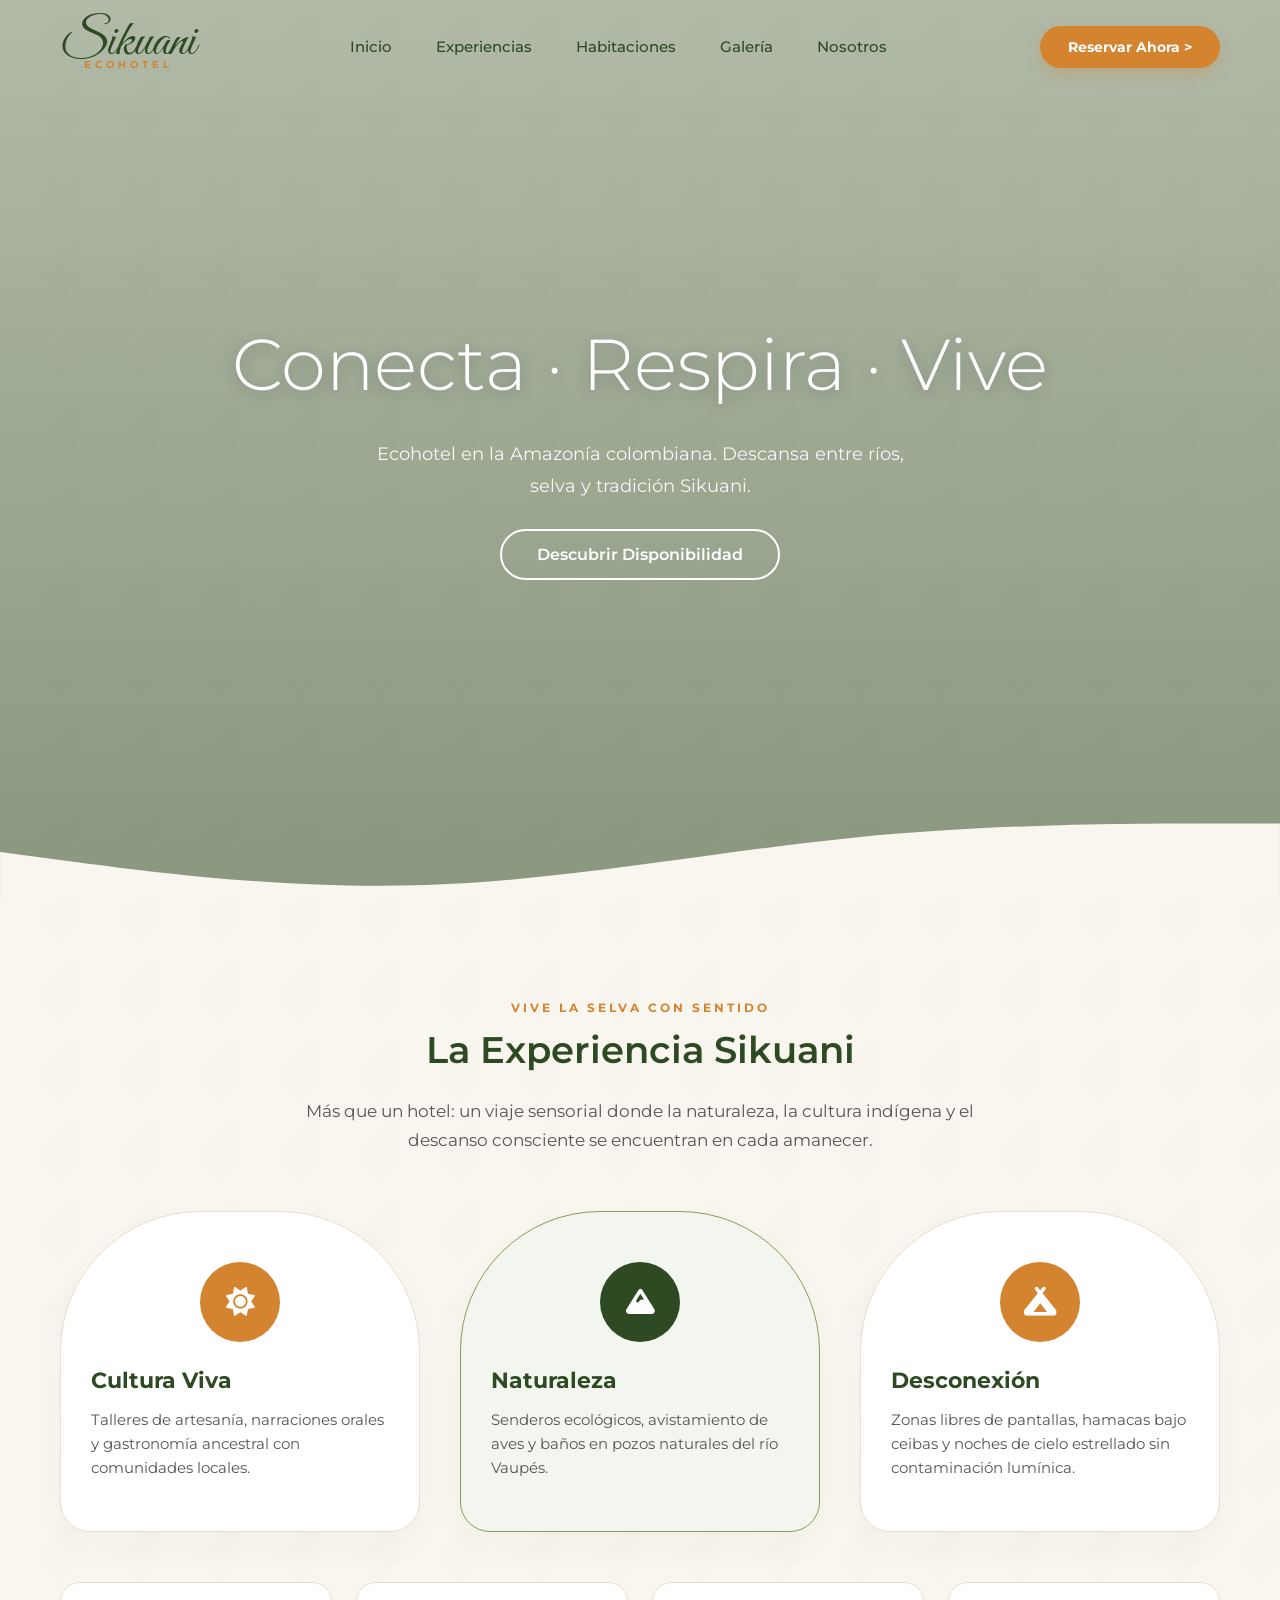
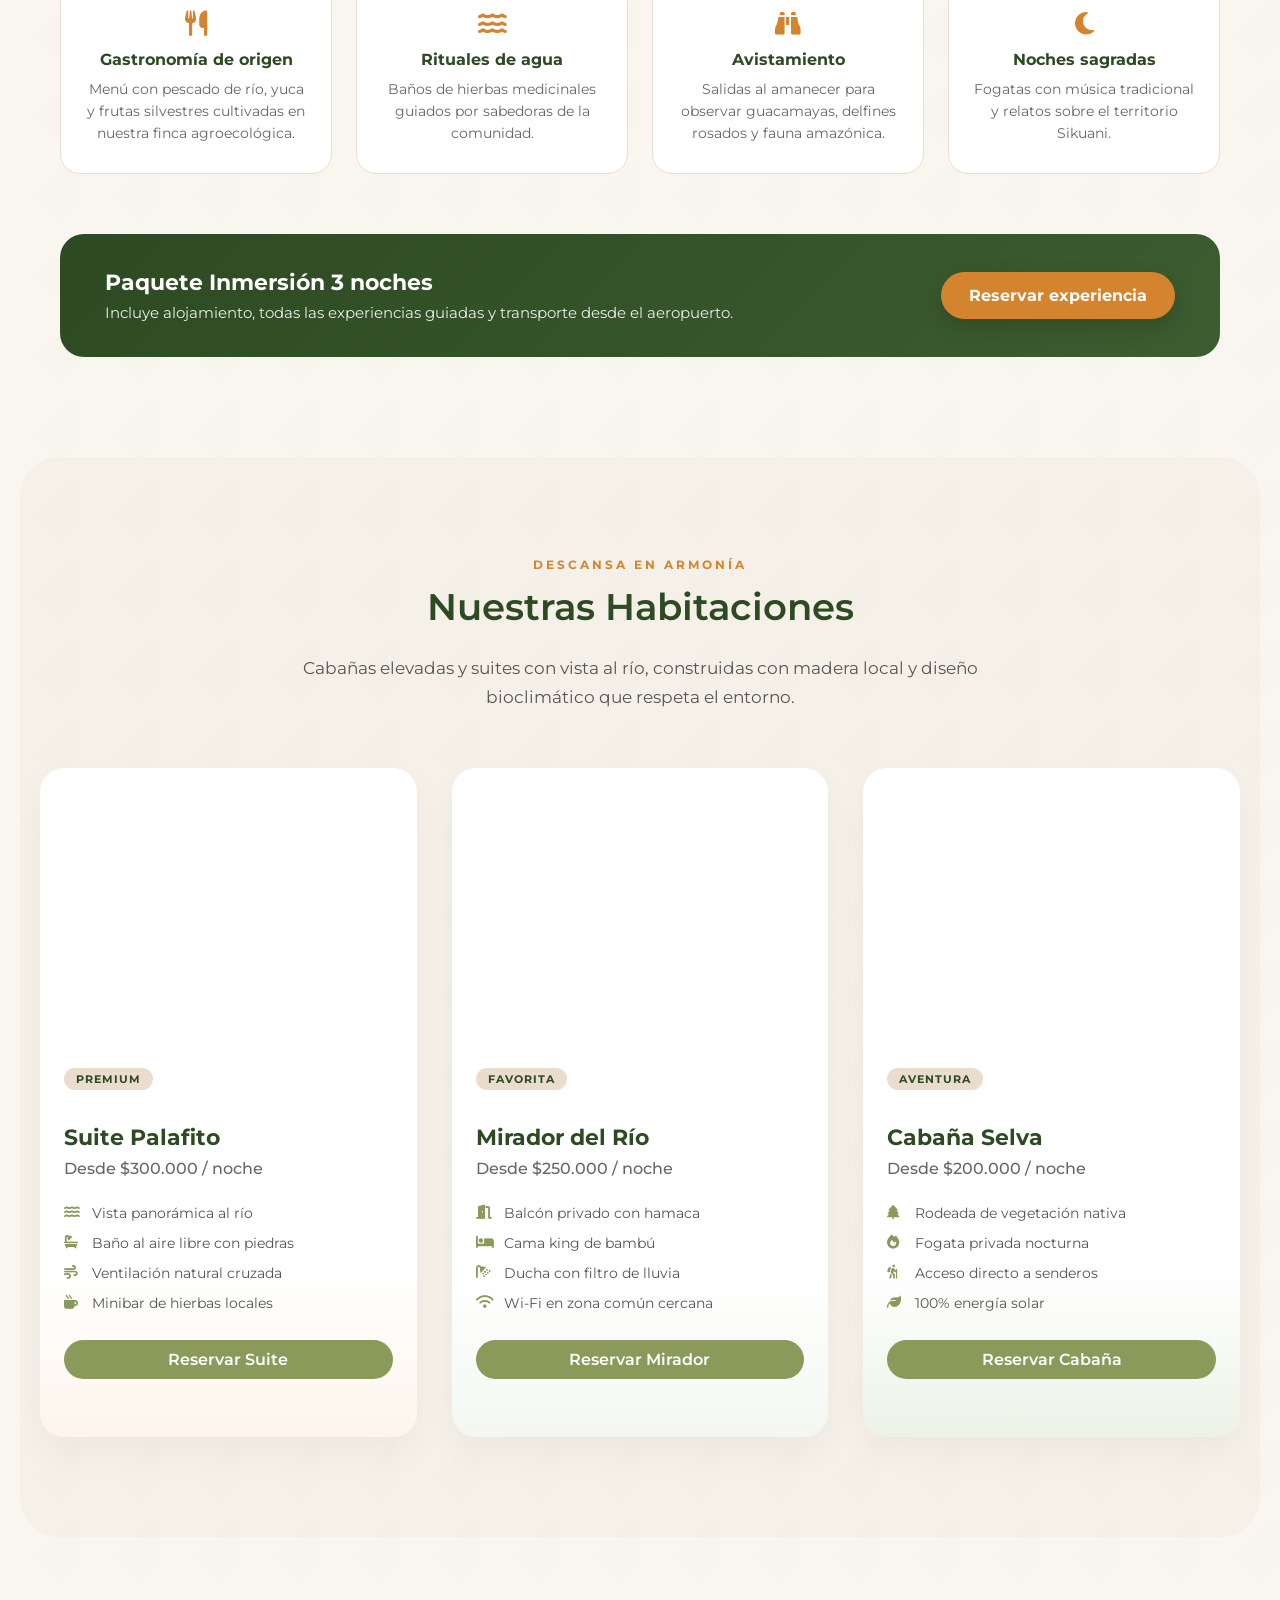
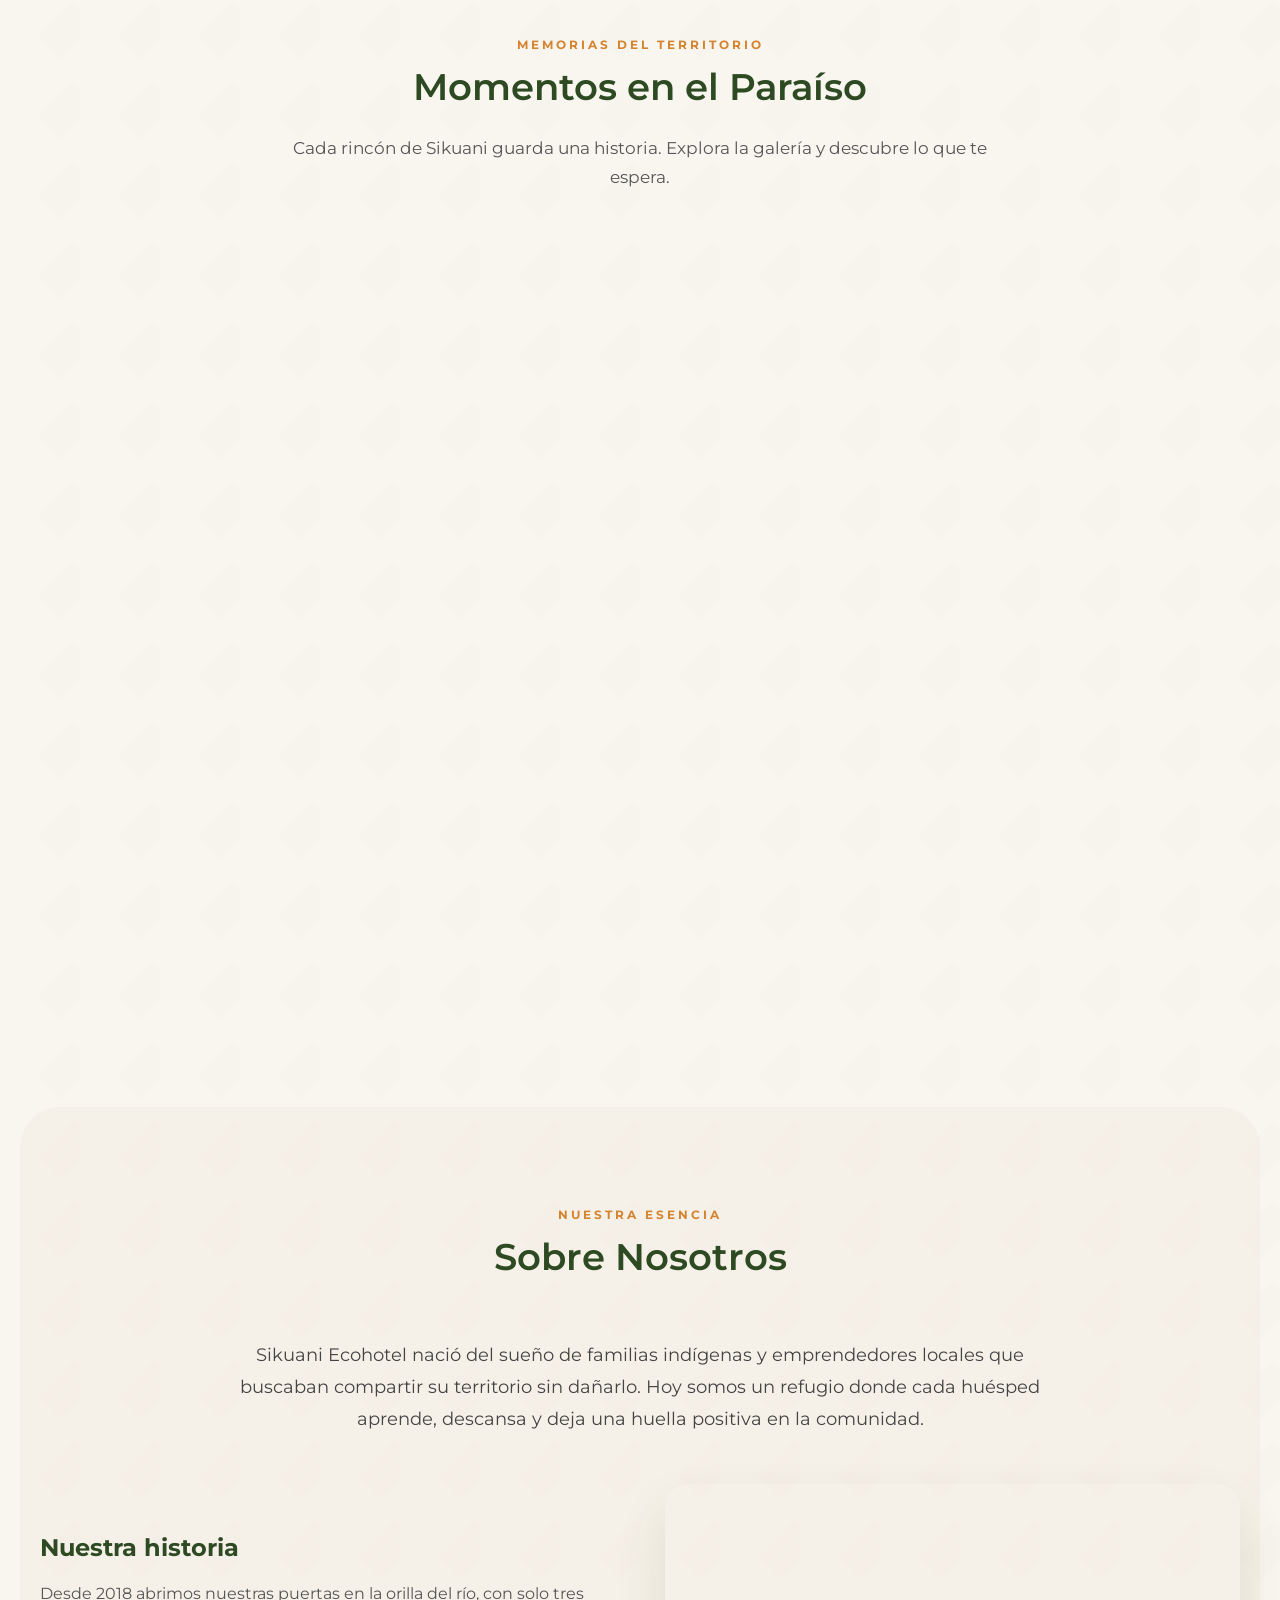
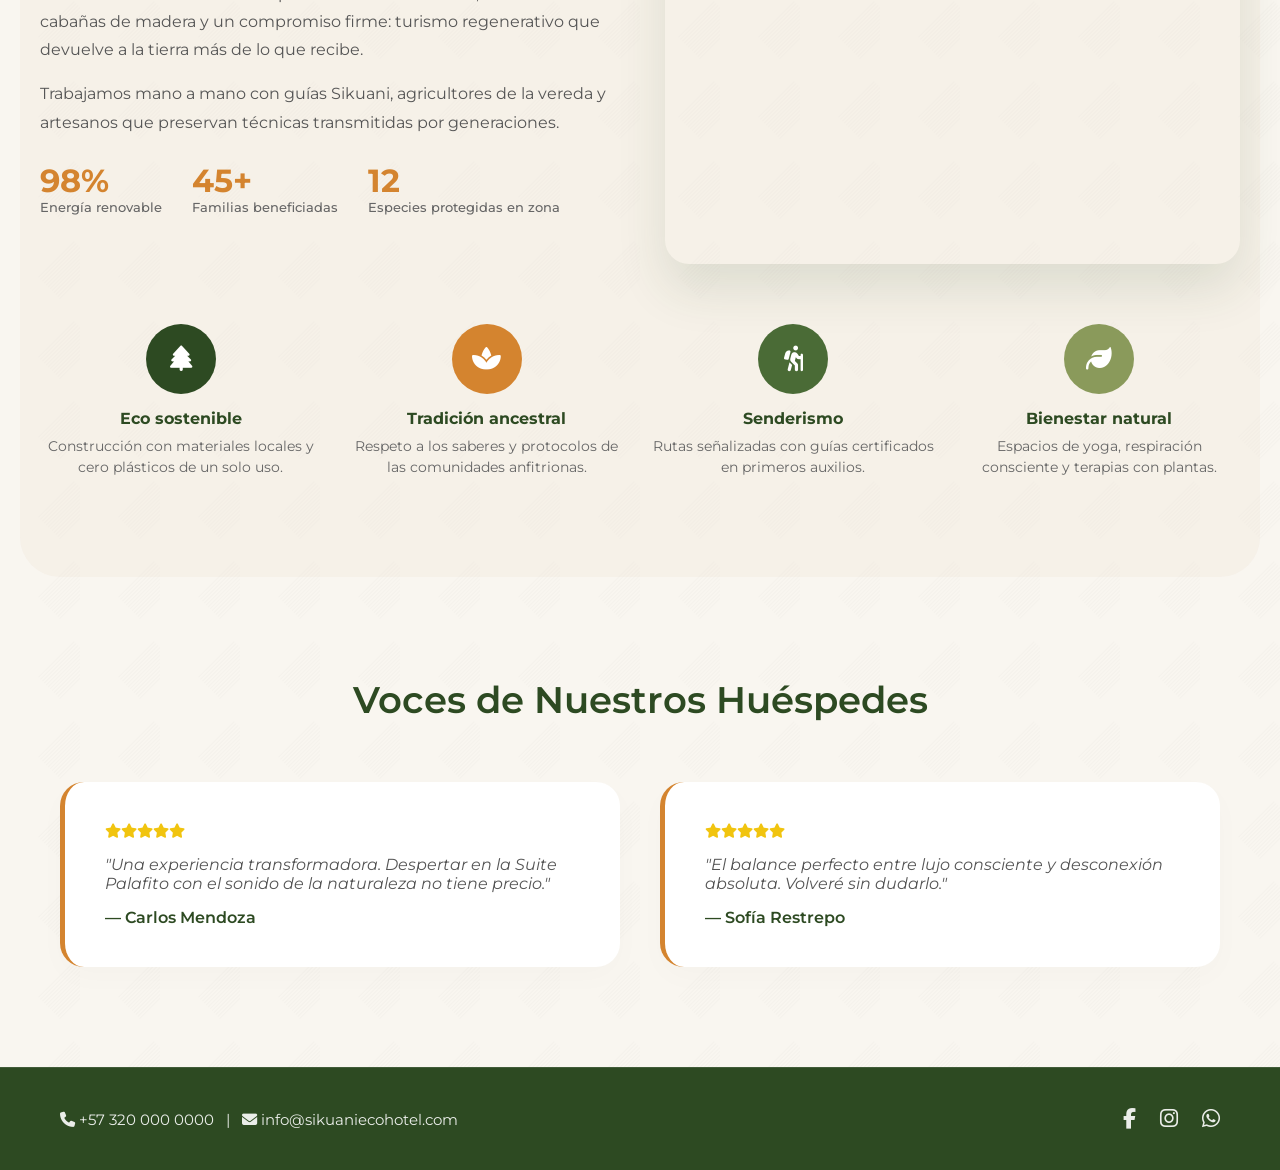
==== Index.html @ 4d5a3563 "Primer commit" ====
<!DOCTYPE html>

<html lang="es">

<head>

    <meta charset="UTF-8">

    <meta name="viewport" content="width=device-width, initial-scale=1.0">

    <title>Sikuani Ecohotel | Conecta · Respira · Vive</title>

    

    <link rel="preconnect" href="https://fonts.googleapis.com">

    <link rel="preconnect" href="https://fonts.gstatic.com" crossorigin>

    <link href="https://fonts.googleapis.com/css2?family=Great+Vibes&family=Montserrat:wght@300;400;500;600;700&display=swap" rel="stylesheet">

    

    <link rel="stylesheet" href="https://cdnjs.cloudflare.com/ajax/libs/font-awesome/6.4.0/css/all.min.css">

    

    <link rel="stylesheet" href="Styles.css">

</head>

<body>



    <nav id="navbar">

        <a href="#inicio" class="logo-container">

            <div class="logo">Sikuani</div>

            <div class="logo-sub">Ecohotel</div>

        </a>

        <div class="menu-links">

            <a href="#inicio">Inicio</a>

            <a href="#experiencias">Experiencias</a>

            <a href="#habitaciones">Habitaciones</a>

            <a href="#galeria">Galería</a>

            <a href="#nosotros">Nosotros</a>

        </div>

        <a href="reservar.html" class="btn-reservar">Reservar Ahora &gt;</a>

    </nav>



    <main id="main-content">

        

        <header class="hero" id="inicio">

            <h1 class="slogan">Conecta · Respira · Vive</h1>

            <p class="hero-desc">Ecohotel en la Amazonía colombiana. Descansa entre ríos, selva y tradición Sikuani.</p>

            <a href="reservar.html" class="btn-hero">Descubrir Disponibilidad</a>

            

            <svg class="hero-curve" xmlns="http://www.w3.org/2000/svg" viewBox="0 0 1440 120">

                <path fill="#f9f6f0" d="M0,64L80,74.7C160,85,320,107,480,101.3C640,96,800,64,960,48C1120,32,1280,32,1360,32L1440,32L1440,120L1360,120C1280,120,1120,120,960,120C800,120,640,120,480,120C320,120,160,120,80,120L0,120Z"></path>

            </svg>

        </header>



        <section id="experiencias" class="container oculto">

            <p class="section-eyebrow">Vive la selva con sentido</p>

            <h2 class="section-title">La Experiencia Sikuani</h2>

            <p class="section-intro">Más que un hotel: un viaje sensorial donde la naturaleza, la cultura indígena y el descanso consciente se encuentran en cada amanecer.</p>



            <div class="grid-3">

                <div class="icon-card">

                    <div class="icon-circle"><i class="fa-solid fa-sun"></i></div>

                    <h3>Cultura Viva</h3>

                    <p>Talleres de artesanía, narraciones orales y gastronomía ancestral con comunidades locales.</p>

                </div>

                <div class="icon-card destacado">

                    <div class="icon-circle"><i class="fa-solid fa-mountain"></i></div>

                    <h3>Naturaleza</h3>

                    <p>Senderos ecológicos, avistamiento de aves y baños en pozos naturales del río Vaupés.</p>

                </div>

                <div class="icon-card">

                    <div class="icon-circle"><i class="fa-solid fa-campground"></i></div>

                    <h3>Desconexión</h3>

                    <p>Zonas libres de pantallas, hamacas bajo ceibas y noches de cielo estrellado sin contaminación lumínica.</p>

                </div>

            </div>



            <div class="experiencias-extra">

                <article class="exp-card">

                    <i class="fa-solid fa-utensils"></i>

                    <h4>Gastronomía de origen</h4>

                    <p>Menú con pescado de río, yuca y frutas silvestres cultivadas en nuestra finca agroecológica.</p>

                </article>

                <article class="exp-card">

                    <i class="fa-solid fa-water"></i>

                    <h4>Rituales de agua</h4>

                    <p>Baños de hierbas medicinales guiados por sabedoras de la comunidad.</p>

                </article>

                <article class="exp-card">

                    <i class="fa-solid fa-binoculars"></i>

                    <h4>Avistamiento</h4>

                    <p>Salidas al amanecer para observar guacamayas, delfines rosados y fauna amazónica.</p>

                </article>

                <article class="exp-card">

                    <i class="fa-solid fa-moon"></i>

                    <h4>Noches sagradas</h4>

                    <p>Fogatas con música tradicional y relatos sobre el territorio Sikuani.</p>

                </article>

            </div>



            <div class="cta-banner">

                <div>

                    <h3>Paquete Inmersión 3 noches</h3>

                    <p>Incluye alojamiento, todas las experiencias guiadas y transporte desde el aeropuerto.</p>

                </div>

                <a href="reservar.html" class="btn-cta">Reservar experiencia</a>

            </div>

        </section>



        <section id="habitaciones" class="container oculto section-alt">

            <p class="section-eyebrow">Descansa en armonía</p>

            <h2 class="section-title">Nuestras Habitaciones</h2>

            <p class="section-intro">Cabañas elevadas y suites con vista al río, construidas con madera local y diseño bioclimático que respeta el entorno.</p>



            <div class="rooms-grid">

                <div class="room-card card-terracota">

                    <div class="room-img" style="background-image: url('https://images.unsplash.com/photo-1587061949409-02df41d5e562?auto=format&fit=crop&w=600&q=80');"></div>

                    <div class="room-body">

                        <span class="room-tag">Premium</span>

                        <h3>Suite Palafito</h3>

                        <p class="room-price">Desde $300.000 / noche</p>

                        <ul class="room-amenities">

                            <li><i class="fa-solid fa-water"></i> Vista panorámica al río</li>

                            <li><i class="fa-solid fa-bath"></i> Baño al aire libre con piedras</li>

                            <li><i class="fa-solid fa-wind"></i> Ventilación natural cruzada</li>

                            <li><i class="fa-solid fa-mug-hot"></i> Minibar de hierbas locales</li>

                        </ul>

                        <a href="reservar.html?habitacion=palafito" class="btn-ver-mas">Reservar Suite</a>

                    </div>

                </div>

                <div class="room-card card-verde-suave">

                    <div class="room-img" style="background-image: url('https://images.unsplash.com/photo-1542718610-a1d656d1884c?auto=format&fit=crop&w=600&q=80');"></div>

                    <div class="room-body">

                        <span class="room-tag">Favorita</span>

                        <h3>Mirador del Río</h3>

                        <p class="room-price">Desde $250.000 / noche</p>

                        <ul class="room-amenities">

                            <li><i class="fa-solid fa-door-open"></i> Balcón privado con hamaca</li>

                            <li><i class="fa-solid fa-bed"></i> Cama king de bambú</li>

                            <li><i class="fa-solid fa-shower"></i> Ducha con filtro de lluvia</li>

                            <li><i class="fa-solid fa-wifi"></i> Wi‑Fi en zona común cercana</li>

                        </ul>

                        <a href="reservar.html?habitacion=mirador" class="btn-ver-mas">Reservar Mirador</a>

                    </div>

                </div>

                <div class="room-card card-verde-oliva">

                    <div class="room-img" style="background-image: url('https://images.unsplash.com/photo-1510798831971-661eb04b3739?auto=format&fit=crop&w=600&q=80');"></div>

                    <div class="room-body">

                        <span class="room-tag">Aventura</span>

                        <h3>Cabaña Selva</h3>

                        <p class="room-price">Desde $200.000 / noche</p>

                        <ul class="room-amenities">

                            <li><i class="fa-solid fa-tree"></i> Rodeada de vegetación nativa</li>

                            <li><i class="fa-solid fa-fire"></i> Fogata privada nocturna</li>

                            <li><i class="fa-solid fa-person-hiking"></i> Acceso directo a senderos</li>

                            <li><i class="fa-solid fa-leaf"></i> 100% energía solar</li>

                        </ul>

                        <a href="reservar.html?habitacion=cabana" class="btn-ver-mas">Reservar Cabaña</a>

                    </div>

                </div>

            </div>

        </section>



        <section id="galeria" class="container oculto">

            <p class="section-eyebrow">Memorias del territorio</p>

            <h2 class="section-title">Momentos en el Paraíso</h2>

            <p class="section-intro">Cada rincón de Sikuani guarda una historia. Explora la galería y descubre lo que te espera.</p>



            <div class="gallery-grid">

                <div class="gallery-item item-grande" data-gallery="https://images.unsplash.com/photo-1544644181-1484b3fdfc62?auto=format&fit=crop&w=1200&q=80" style="background-image: url('https://images.unsplash.com/photo-1544644181-1484b3fdfc62?auto=format&fit=crop&w=800&q=80');">

                    <span class="gallery-caption">Amanecer sobre el río</span>

                </div>

                <div class="gallery-item" data-gallery="https://images.unsplash.com/photo-1447752875215-b2761acb3c5d?auto=format&fit=crop&w=1200&q=80" style="background-image: url('https://images.unsplash.com/photo-1447752875215-b2761acb3c5d?auto=format&fit=crop&w=500&q=80');">

                    <span class="gallery-caption">Sendero en la selva</span>

                </div>

                <div class="gallery-item" data-gallery="https://images.unsplash.com/photo-1506126613408-eca07ce68773?auto=format&fit=crop&w=1200&q=80" style="background-image: url('https://images.unsplash.com/photo-1506126613408-eca07ce68773?auto=format&fit=crop&w=500&q=80');">

                    <span class="gallery-caption">Meditación al atardecer</span>

                </div>

                <div class="gallery-item item-ancho" data-gallery="https://images.unsplash.com/photo-1470071459604-3b5ec3a7fe05?auto=format&fit=crop&w=1200&q=80" style="background-image: url('https://images.unsplash.com/photo-1470071459604-3b5ec3a7fe05?auto=format&fit=crop&w=800&q=80');">

                    <span class="gallery-caption">Valle y montañas verdes</span>

                </div>

                <div class="gallery-item" data-gallery="https://images.unsplash.com/photo-1596394516093-501ba68a0ba6?auto=format&fit=crop&w=1200&q=80" style="background-image: url('https://images.unsplash.com/photo-1596394516093-501ba68a0ba6?auto=format&fit=crop&w=500&q=80');">

                    <span class="gallery-caption">Cabañas elevadas</span>

                </div>

                <div class="gallery-item" data-gallery="https://images.unsplash.com/photo-1516426122078-c23e76319801?auto=format&fit=crop&w=1200&q=80" style="background-image: url('https://images.unsplash.com/photo-1516426122078-c23e76319801?auto=format&fit=crop&w=500&q=80');">

                    <span class="gallery-caption">Noche estrellada</span>

                </div>

            </div>

        </section>



        <section id="nosotros" class="container oculto section-alt">

            <p class="section-eyebrow">Nuestra esencia</p>

            <h2 class="section-title">Sobre Nosotros</h2>

            <p class="about-text">Sikuani Ecohotel nació del sueño de familias indígenas y emprendedores locales que buscaban compartir su territorio sin dañarlo. Hoy somos un refugio donde cada huésped aprende, descansa y deja una huella positiva en la comunidad.</p>

            

            <div class="about-split">

                <div class="about-story">

                    <h3>Nuestra historia</h3>

                    <p>Desde 2018 abrimos nuestras puertas en la orilla del río, con solo tres cabañas de madera y un compromiso firme: turismo regenerativo que devuelve a la tierra más de lo que recibe.</p>

                    <p>Trabajamos mano a mano con guías Sikuani, agricultores de la vereda y artesanos que preservan técnicas transmitidas por generaciones.</p>

                    <div class="stats-row">

                        <div class="stat">

                            <strong>98%</strong>

                            <span>Energía renovable</span>

                        </div>

                        <div class="stat">

                            <strong>45+</strong>

                            <span>Familias beneficiadas</span>

                        </div>

                        <div class="stat">

                            <strong>12</strong>

                            <span>Especies protegidas en zona</span>

                        </div>

                    </div>

                </div>

                <div class="about-image" style="background-image: url('https://images.unsplash.com/photo-1464226184884-fa80b87d93da?auto=format&fit=crop&w=700&q=80');"></div>

            </div>



            <div class="about-grid">

                <div class="about-item">

                    <div class="about-icon"><i class="fa-solid fa-tree"></i></div>

                    <h4>Eco sostenible</h4>

                    <p>Construcción con materiales locales y cero plásticos de un solo uso.</p>

                </div>

                <div class="about-item">

                    <div class="about-icon"><i class="fa-solid fa-spa"></i></div>

                    <h4>Tradición ancestral</h4>

                    <p>Respeto a los saberes y protocolos de las comunidades anfitrionas.</p>

                </div>

                <div class="about-item">

                    <div class="about-icon"><i class="fa-solid fa-person-hiking"></i></div>

                    <h4>Senderismo</h4>

                    <p>Rutas señalizadas con guías certificados en primeros auxilios.</p>

                </div>

                <div class="about-item">

                    <div class="about-icon"><i class="fa-solid fa-leaf"></i></div>

                    <h4>Bienestar natural</h4>

                    <p>Espacios de yoga, respiración consciente y terapias con plantas.</p>

                </div>

            </div>

        </section>



        <section id="testimonios" class="container oculto">

            <h2 class="section-title">Voces de Nuestros Huéspedes</h2>

            <div class="testimonials-grid">

                <div class="testimonial-card">

                    <div class="stars"><i class="fa-solid fa-star"></i><i class="fa-solid fa-star"></i><i class="fa-solid fa-star"></i><i class="fa-solid fa-star"></i><i class="fa-solid fa-star"></i></div>

                    <p>"Una experiencia transformadora. Despertar en la Suite Palafito con el sonido de la naturaleza no tiene precio."</p>

                    <h4>— Carlos Mendoza</h4>

                </div>

                <div class="testimonial-card">

                    <div class="stars"><i class="fa-solid fa-star"></i><i class="fa-solid fa-star"></i><i class="fa-solid fa-star"></i><i class="fa-solid fa-star"></i><i class="fa-solid fa-star"></i></div>

                    <p>"El balance perfecto entre lujo consciente y desconexión absoluta. Volveré sin dudarlo."</p>

                    <h4>— Sofía Restrepo</h4>

                </div>

            </div>

        </section>



        <footer id="contacto">

            <div>

                <i class="fa-solid fa-phone"></i> +57 320 000 0000 &nbsp; | &nbsp; 

                <i class="fa-solid fa-envelope"></i> info@sikuaniecohotel.com

            </div>

            <div class="footer-social">

                <i class="fa-brands fa-facebook-f"></i>

                <i class="fa-brands fa-instagram"></i>

                <i class="fa-brands fa-whatsapp"></i>

            </div>

        </footer>

    </main>



    <div id="gallery-lightbox" class="gallery-lightbox">

        <button class="lightbox-close" aria-label="Cerrar"><i class="fa-solid fa-xmark"></i></button>

        <img src="" alt="Vista ampliada de la galería Sikuani">

    </div>



    <script src="script.js"></script>

</body>

</html>
---- Styles.css ----
/* --- CONFIGURACIÓN E IDENTIDAD DE MARCA --- */
:root {
  --verde-oscuro: #2d4a22;
  --verde-claro: #8a9a5b;
  --naranja-tierra: #d4842f;
  --crema-fondo: #f9f6f0;
  --crema-oscuro: #eaddcd;
  --texto-oscuro: #2c3e26;
  --fuente-texto: 'Montserrat', sans-serif;
  --fuente-logo: 'Great Vibes', cursive;
}

* { margin: 0; padding: 0; box-sizing: border-box; }

body {
  font-family: var(--fuente-texto);
  background-color: var(--crema-fondo);
  color: var(--texto-oscuro);
  overflow-x: hidden;
  /* Detalle natural premium: Patrón de hojas abstractas */
  background-image: url('data:image/svg+xml;utf8,<svg width="80" height="80" viewBox="0 0 60 60" xmlns="http://www.w3.org/2000/svg"><path d="M54.627 0l.83.83-26.9 26.9.613.612 26.9-26.9.83.83-26.9 26.9.612.613 26.9-26.9.83.83-26.9 26.9.613.612 26.9-26.9.83.83-26.9 26.9.612.613 26.9-26.9.83.83-26.9 26.9.613.612 26.9-26.9.83.83-26.9 26.9.612.613 26.9-26.9.83.83-26.9 26.9.613.612 26.9-26.9.83.83-26.9 26.9.612.613 26.9-26.9.83.83-26.9 26.9.613.612 26.9-26.9.83.83-26.9 26.9.612.613 26.9-26.9.83.83-26.9 26.9.613.612 26.9-26.9.83.83-26.9 26.9.612.613 26.9-26.9.83.83z" fill="%232d4a22" fill-opacity="0.02" fill-rule="evenodd"/></svg>');
}

html { scroll-behavior: smooth; }

/* --- EFECTOS DE SCROLL DINÁMICOS --- */
.oculto {
  opacity: 0;
  transform: translateY(50px);
  transition: all 1s cubic-bezier(0.215, 0.610, 0.355, 1);
}
.visible {
  opacity: 1;
  transform: translateY(0);
}

/* --- MENÚ HEADER --- */
nav {
  position: fixed; top: 0; width: 100%;
  display: flex; justify-content: space-between; align-items: center;
  padding: 25px 60px; background: transparent; z-index: 999;
  transition: all 0.5s cubic-bezier(0.075, 0.82, 0.165, 1);
}
nav.scrolled {
  background: rgba(249, 246, 240, 0.96);
  box-shadow: 0 10px 30px rgba(45, 74, 34, 0.05);
  padding: 12px 60px;
}
.logo-container { text-align: center; line-height: 0.7; text-decoration: none; }
.logo { font-family: var(--fuente-logo); font-size: 3.2rem; color: var(--verde-oscuro); }
.logo-sub { font-size: 0.65rem; letter-spacing: 4px; color: var(--naranja-tierra); text-transform: uppercase; font-weight: 700; }

.menu-links a {
  margin: 0 20px; text-decoration: none; color: var(--verde-oscuro);
  font-weight: 500; font-size: 0.95rem; transition: color 0.3s;
  position: relative;
}
.menu-links a::after {
  content: ''; position: absolute; width: 0; height: 2px; bottom: -5px; left: 0;
  background-color: var(--naranja-tierra); transition: width 0.3s;
}
.menu-links a:hover::after { width: 100%; }
.menu-links a:hover { color: var(--naranja-tierra); }

.btn-reservar {
  background: var(--naranja-tierra); color: white; border: none;
  padding: 12px 28px; border-radius: 50px; font-weight: 700; cursor: pointer;
  box-shadow: 0 6px 15px rgba(212, 132, 47, 0.3); transition: all 0.3s;
  text-decoration: none; display: inline-block; font-size: 0.9rem;
}
.btn-reservar:hover { transform: translateY(-2px); background: #b56c22; color: white; }

/* --- HERO SECTION --- */
.hero {
  height: 100vh;
  background: linear-gradient(rgba(45, 74, 34, 0.35), rgba(45, 74, 34, 0.55)), url('https://images.unsplash.com/photo-1596394516093-501ba68a0ba6?auto=format&fit=crop&w=1920&q=80') center/cover;
  display: flex; flex-direction: column; justify-content: center; align-items: center;
  position: relative; text-align: center; padding: 0 20px;
}
.slogan {
  font-size: 4.5rem; color: white; font-weight: 300;
  text-shadow: 0 4px 15px rgba(0,0,0,0.25); margin-bottom: 30px;
}
.btn-hero {
  background: transparent; color: white; border: 2px solid white;
  padding: 14px 35px; border-radius: 50px; font-weight: 600; font-size: 1rem;
  cursor: pointer; transition: all 0.4s; backdrop-filter: blur(5px);
}
.btn-hero:hover { background: white; color: var(--verde-oscuro); transform: scale(1.05); }
.hero-curve { position: absolute; bottom: -2px; left: 0; width: 100%; }

/* --- MAQUETACIÓN GENERAL Y CONTENEDORES --- */
.container { max-width: 1200px; margin: 0 auto; padding: 100px 20px; }
.section-title {
  text-align: center; color: var(--verde-oscuro); font-size: 2.3rem;
  margin-bottom: 60px; font-weight: 600;
}

/* --- SECCIÓN: EXPERIENCIAS --- */
.grid-3 { display: grid; grid-template-columns: repeat(3, 1fr); gap: 40px; }
.icon-card {
  background: white; padding: 50px 30px; border-radius: 140px 140px 30px 30px;
  box-shadow: 0 15px 35px rgba(45, 74, 34, 0.03); border: 1px solid var(--crema-oscuro);
  transition: all 0.4s ease;
}
.icon-card.destacado { background: #f3f6ee; border-color: var(--verde-claro); }
.icon-card:hover { transform: translateY(-12px); box-shadow: 0 25px 45px rgba(45, 74, 34, 0.08); }
.icon-circle {
  width: 80px; height: 80px; background: var(--naranja-tierra); border-radius: 50%;
  display: flex; justify-content: center; align-items: center; margin: 0 auto 25px;
  color: white; font-size: 1.8rem;
}
.icon-card.destacado .icon-circle { background: var(--verde-oscuro); }
.icon-card h3 { color: var(--verde-oscuro); margin-bottom: 15px; font-size: 1.35rem; }
.icon-card p { font-size: 0.95rem; color: #555; line-height: 1.6; }

/* --- SECCIÓN: HABITACIONES --- */
.rooms-grid { display: grid; grid-template-columns: repeat(3, 1fr); gap: 35px; }
.room-card {
  background: white; border-radius: 24px; overflow: hidden; text-align: center;
  padding-bottom: 30px; box-shadow: 0 15px 35px rgba(0,0,0,0.04); transition: 0.4s;
}
.room-card:hover { transform: translateY(-10px); box-shadow: 0 25px 50px rgba(0,0,0,0.09); }
.room-img { height: 280px; background-size: cover; background-position: center; }
.room-card h3 { margin: 25px 0 8px; color: var(--verde-oscuro); font-size: 1.4rem; }
.room-card p { font-size: 1rem; color: #666; margin-bottom: 20px; font-weight: 500; }
.btn-ver-mas {
  background: var(--verde-claro); color: white; border: none;
  padding: 10px 30px; border-radius: 50px; cursor: pointer; font-weight: 600; transition: 0.3s;
}
.room-card:hover .btn-ver-mas { background: var(--verde-oscuro); }
.card-terracota { background: linear-gradient(to bottom, white 75%, #fdf5ec 100%); }
.card-verde-suave { background: linear-gradient(to bottom, white 75%, #f4f7f1 100%); }
.card-verde-oliva { background: linear-gradient(to bottom, white 75%, #edf2e6 100%); }

/* --- SECCIÓN: GALERÍA --- */
.gallery-grid {
  display: grid; grid-template-columns: repeat(3, 1fr); grid-auto-rows: 240px; gap: 20px;
}
.gallery-item {
  background-size: cover; background-position: center; border-radius: 20px;
  transition: transform 0.4s; cursor: pointer;
}
.gallery-item:hover { transform: scale(1.03); }
.item-grande { grid-row: span 2; }
.item-ancho { grid-column: span 2; }

/* --- SECCIÓN: SOBRE NOSOTROS --- */
.about-text { text-align: center; max-width: 850px; margin: 0 auto 50px; font-size: 1.1rem; line-height: 1.8; color: #444; }
.about-grid { display: grid; grid-template-columns: repeat(4, 1fr); gap: 25px; text-align: center; }
.about-item .about-icon {
  width: 70px; height: 70px; margin: 0 auto 15px; background: var(--verde-oscuro);
  color: white; border-radius: 50%; display: flex; align-items: center; justify-content: center;
  font-size: 1.6rem; transition: 0.4s;
}
.about-item:nth-child(2) .about-icon { background: var(--naranja-tierra); }
.about-item:nth-child(3) .about-icon { background: #4a6b36; }
.about-item:nth-child(4) .about-icon { background: var(--verde-claro); }
.about-item:hover .about-icon { transform: translateY(-5px) rotate(8deg); }
.about-item p { font-weight: 600; font-size: 1rem; color: var(--verde-oscuro); }

/* --- SECCIÓN: TESTIMONIOS --- */
.testimonials-grid { display: grid; grid-template-columns: 1fr 1fr; gap: 40px; }
.testimonial-card {
  background: white; padding: 40px; border-radius: 24px; box-shadow: 0 10px 30px rgba(0,0,0,0.02);
  border-left: 5px solid var(--naranja-tierra);
}
.stars { color: #f1c40f; margin-bottom: 15px; font-size: 0.9rem; }
.testimonial-card p { font-style: italic; color: #555; margin-bottom: 15px; font-size: 1rem; }
.testimonial-card h4 { color: var(--verde-oscuro); font-weight: 600; }

/* --- FOOTER --- */
footer {
  background: var(--verde-oscuro); color: rgba(255,255,255,0.9);
  padding: 40px 60px; display: flex; justify-content: space-between; align-items: center;
  font-size: 0.95rem; border-top: 1px solid rgba(255,255,255,0.1);
}
.footer-social i { margin-left: 20px; font-size: 1.3rem; cursor: pointer; transition: 0.3s; }
.footer-social i:hover { color: var(--naranja-tierra); }

/* --- PANTALLA EXCLUSIVA DE RESERVAS (Modo SPA) --- */
.booking-screen {
  position: fixed; top: 0; left: 0; width: 100%; height: 100vh;
  background: var(--crema-fondo); z-index: 2000;
  display: flex; justify-content: center; align-items: center;
  opacity: 0; pointer-events: none; transform: scale(1.05);
  transition: all 0.5s cubic-bezier(0.77, 0, 0.175, 1);
  padding: 20px;
  overflow-y: auto;
}
.booking-screen.active {
  opacity: 1; pointer-events: auto; transform: scale(1);
}
.booking-container {
  background: white; width: 100%; max-width: 600px; padding: 50px;
  border-radius: 30px; box-shadow: 0 30px 70px rgba(45, 74, 34, 0.1);
  position: relative;
}
.btn-close-booking {
  position: absolute; top: 25px; right: 35px; background: transparent;
  border: none; color: #777; font-family: var(--fuente-texto); font-weight: 500;
  font-size: 0.9rem; cursor: pointer; transition: color 0.2s;
}
.btn-close-booking:hover { color: var(--naranja-tierra); }

.booking-title { text-align: center; font-size: 2.2rem; color: var(--verde-oscuro); margin-bottom: 10px; }
.booking-form { display: flex; flex-direction: column; gap: 20px; }
.form-group { display: flex; flex-direction: column; gap: 8px; }
.form-group label { font-size: 0.85rem; font-weight: 600; color: var(--verde-oscuro); text-transform: uppercase; letter-spacing: 1px; }
.form-group input, .form-group select {
  padding: 14px; border: 1.5px solid #ddd; border-radius: 12px;
  font-family: var(--fuente-texto); font-size: 1rem; color: #333; outline: none; transition: 0.3s;
}
.form-group input:focus, .form-group select:focus { border-color: var(--naranja-tierra); box-shadow: 0 0 0 3px rgba(212,132,47,0.1); }
.form-row { display: grid; grid-template-columns: 1fr 1fr; gap: 20px; }

.btn-confirm-booking {
  background: var(--verde-oscuro); color: white; border: none; padding: 16px;
  border-radius: 14px; font-size: 1.1rem; font-weight: 700; cursor: pointer;
  box-shadow: 0 10px 25px rgba(45, 74, 34, 0.2); transition: all 0.3s; margin-top: 10px;
}
.btn-confirm-booking:hover { background: var(--naranja-tierra); transform: translateY(-2px); box-shadow: 0 10px 25px rgba(212,132,47,0.3); }

/* --- HERO EXTRA --- */
.hero-desc {
  color: rgba(255,255,255,0.92); font-size: 1.15rem; max-width: 560px;
  margin-bottom: 28px; line-height: 1.7; font-weight: 400;
}
.btn-hero { text-decoration: none; display: inline-block; }

/* --- SECCIONES: TIPOGRAFÍA Y VARIANTES --- */
.section-eyebrow {
  text-align: center; text-transform: uppercase; letter-spacing: 3px;
  font-size: 0.75rem; font-weight: 700; color: var(--naranja-tierra); margin-bottom: 12px;
}
.section-intro {
  text-align: center; max-width: 720px; margin: -35px auto 55px;
  color: #555; line-height: 1.75; font-size: 1.05rem;
}
.section-alt { background: rgba(234, 221, 205, 0.25); border-radius: 40px; margin: 0 20px; max-width: calc(1200px + 40px); }

/* --- EXPERIENCIAS EXTRA --- */
.experiencias-extra {
  display: grid; grid-template-columns: repeat(4, 1fr); gap: 24px; margin-top: 50px;
}
.exp-card {
  background: white; padding: 28px 22px; border-radius: 20px;
  border: 1px solid var(--crema-oscuro); text-align: center; transition: 0.35s;
}
.exp-card i { font-size: 1.6rem; color: var(--naranja-tierra); margin-bottom: 14px; }
.exp-card h4 { color: var(--verde-oscuro); margin-bottom: 10px; font-size: 1rem; }
.exp-card p { font-size: 0.88rem; color: #666; line-height: 1.55; }
.exp-card:hover { transform: translateY(-6px); box-shadow: 0 15px 35px rgba(45,74,34,0.06); }

.cta-banner {
  margin-top: 60px; padding: 35px 45px; border-radius: 24px;
  background: linear-gradient(135deg, var(--verde-oscuro), #3d5c30);
  color: white; display: flex; justify-content: space-between; align-items: center; gap: 30px;
}
.cta-banner h3 { font-size: 1.35rem; margin-bottom: 8px; }
.cta-banner p { opacity: 0.9; font-size: 0.95rem; }
.btn-cta {
  background: var(--naranja-tierra); color: white; padding: 14px 28px;
  border-radius: 50px; text-decoration: none; font-weight: 700; white-space: nowrap;
  transition: 0.3s; box-shadow: 0 8px 20px rgba(0,0,0,0.15);
}
.btn-cta:hover { background: #b56c22; transform: translateY(-2px); }

/* --- HABITACIONES MEJORADAS --- */
.room-body { padding: 0 24px 28px; text-align: left; }
.room-tag {
  display: inline-block; font-size: 0.7rem; text-transform: uppercase; letter-spacing: 1px;
  background: var(--crema-oscuro); color: var(--verde-oscuro); padding: 4px 12px;
  border-radius: 20px; margin: 20px 0 8px; font-weight: 700;
}
.room-price { font-size: 1rem; color: var(--naranja-tierra); margin-bottom: 16px; font-weight: 600; }
.room-amenities { list-style: none; margin-bottom: 22px; }
.room-amenities li {
  font-size: 0.88rem; color: #555; padding: 6px 0;
  display: flex; align-items: center; gap: 10px;
}
.room-amenities i { color: var(--verde-claro); width: 18px; }
.btn-ver-mas { display: inline-block; text-decoration: none; text-align: center; width: 100%; }

/* --- GALERÍA MEJORADA --- */
.gallery-item { position: relative; overflow: hidden; }
.gallery-caption {
  position: absolute; bottom: 0; left: 0; right: 0; padding: 20px;
  background: linear-gradient(transparent, rgba(45,74,34,0.85));
  color: white; font-weight: 600; font-size: 0.9rem;
  opacity: 0; transform: translateY(10px); transition: 0.35s;
}
.gallery-item:hover .gallery-caption { opacity: 1; transform: translateY(0); }

.gallery-lightbox {
  position: fixed; inset: 0; background: rgba(20,30,18,0.92); z-index: 3000;
  display: flex; align-items: center; justify-content: center;
  opacity: 0; pointer-events: none; transition: 0.35s; padding: 40px;
}
.gallery-lightbox.active { opacity: 1; pointer-events: auto; }
.gallery-lightbox img {
  max-width: 90vw; max-height: 85vh; border-radius: 16px;
  box-shadow: 0 30px 80px rgba(0,0,0,0.4);
}
.lightbox-close {
  position: absolute; top: 25px; right: 30px; background: transparent; border: none;
  color: white; font-size: 2rem; cursor: pointer; transition: 0.2s;
}
.lightbox-close:hover { color: var(--naranja-tierra); }

/* --- NOSOTROS MEJORADO --- */
.about-split {
  display: grid; grid-template-columns: 1fr 1fr; gap: 50px;
  align-items: center; margin-bottom: 60px;
}
.about-story h3 { color: var(--verde-oscuro); font-size: 1.5rem; margin-bottom: 18px; }
.about-story p { color: #555; line-height: 1.8; margin-bottom: 16px; font-size: 0.98rem; }
.about-image {
  height: 380px; border-radius: 24px; background-size: cover; background-position: center;
  box-shadow: 0 25px 50px rgba(45,74,34,0.12);
}
.stats-row { display: flex; gap: 30px; margin-top: 28px; }
.stat strong {
  display: block; font-size: 2rem; color: var(--naranja-tierra); line-height: 1;
}
.stat span { font-size: 0.8rem; color: #666; font-weight: 500; }
.about-item h4 { color: var(--verde-oscuro); margin-bottom: 8px; font-size: 1rem; }
.about-item p { font-size: 0.85rem; color: #666; line-height: 1.5; font-weight: 400; }

/* --- PÁGINA RESERVAR --- */
.page-reservar { padding-top: 80px; }
.btn-reservar-active { pointer-events: none; opacity: 0.9; }
.reservar-hero {
  min-height: 280px; padding: 120px 20px 60px;
  background: linear-gradient(rgba(45,74,34,0.5), rgba(45,74,34,0.7)),
    url('https://images.unsplash.com/photo-1596394516093-501ba68a0ba6?auto=format&fit=crop&w=1600&q=80') center/cover;
  display: flex; align-items: center; justify-content: center; text-align: center;
}
.reservar-hero-content { max-width: 640px; color: white; }
.reservar-badge {
  display: inline-block; background: rgba(255,255,255,0.15); backdrop-filter: blur(8px);
  padding: 8px 18px; border-radius: 50px; font-size: 0.85rem; margin-bottom: 18px;
}
.reservar-hero h1 { font-size: 2.8rem; font-weight: 600; margin-bottom: 14px; }
.reservar-hero p { font-size: 1.05rem; opacity: 0.92; line-height: 1.7; }

.reservar-main { max-width: 1100px; margin: 0 auto; padding: 50px 20px 80px; }
.booking-page-grid {
  display: grid; grid-template-columns: 1fr 1.1fr; gap: 40px; align-items: start;
}
.booking-summary h2 {
  color: var(--verde-oscuro); font-size: 1.3rem; margin-bottom: 24px;
  display: flex; align-items: center; gap: 12px;
}
.booking-perks { list-style: none; margin-bottom: 35px; }
.booking-perks li {
  padding: 12px 0; border-bottom: 1px solid var(--crema-oscuro);
  display: flex; align-items: center; gap: 12px; color: #444; font-size: 0.95rem;
}
.booking-perks i { color: var(--verde-claro); }
.booking-contact-card {
  background: white; padding: 28px; border-radius: 20px;
  border: 1px solid var(--crema-oscuro); box-shadow: 0 10px 30px rgba(0,0,0,0.03);
}
.booking-contact-card h3 { color: var(--verde-oscuro); margin-bottom: 14px; }
.booking-contact-card p { margin-bottom: 10px; color: #555; font-size: 0.95rem; }
.booking-contact-card i { color: var(--naranja-tierra); margin-right: 8px; }
.booking-note { font-size: 0.82rem !important; color: #888 !important; margin-top: 12px !important; }

.booking-container-page {
  max-width: none; position: static; box-shadow: 0 20px 50px rgba(45,74,34,0.08);
}
.booking-subtitle {
  text-align: center; margin-bottom: 30px; color: #666; font-size: 0.95rem;
}
.booking-total {
  display: flex; justify-content: space-between; align-items: center;
  padding: 18px 22px; background: #f3f6ee; border-radius: 14px; margin-top: 5px;
}
.booking-total span { font-weight: 500; color: var(--verde-oscuro); }
.booking-total strong { font-size: 1.15rem; color: var(--naranja-tierra); }
.btn-volver-inicio {
  display: block; text-align: center; margin-top: 16px; color: #777;
  text-decoration: none; font-size: 0.9rem; transition: 0.2s;
}
.btn-volver-inicio:hover { color: var(--naranja-tierra); }

/* --- RESPONSIVE --- */
@media (max-width: 1024px) {
  .grid-3, .rooms-grid, .experiencias-extra { grid-template-columns: repeat(2, 1fr); }
  .about-grid { grid-template-columns: repeat(2, 1fr); }
  .booking-page-grid { grid-template-columns: 1fr; }
  .about-split { grid-template-columns: 1fr; }
  .about-image { height: 280px; }
}
@media (max-width: 768px) {
  nav { padding: 15px 25px; flex-wrap: wrap; gap: 12px; }
  nav.scrolled { padding: 12px 25px; }
  .menu-links { display: none; }
  .slogan { font-size: 2.5rem; }
  .grid-3, .rooms-grid, .experiencias-extra, .about-grid,
  .testimonials-grid, .gallery-grid { grid-template-columns: 1fr; }
  .item-grande, .item-ancho { grid-column: span 1; grid-row: span 1; }
  .cta-banner { flex-direction: column; text-align: center; }
  .stats-row { flex-wrap: wrap; }
  .form-row { grid-template-columns: 1fr; }
}
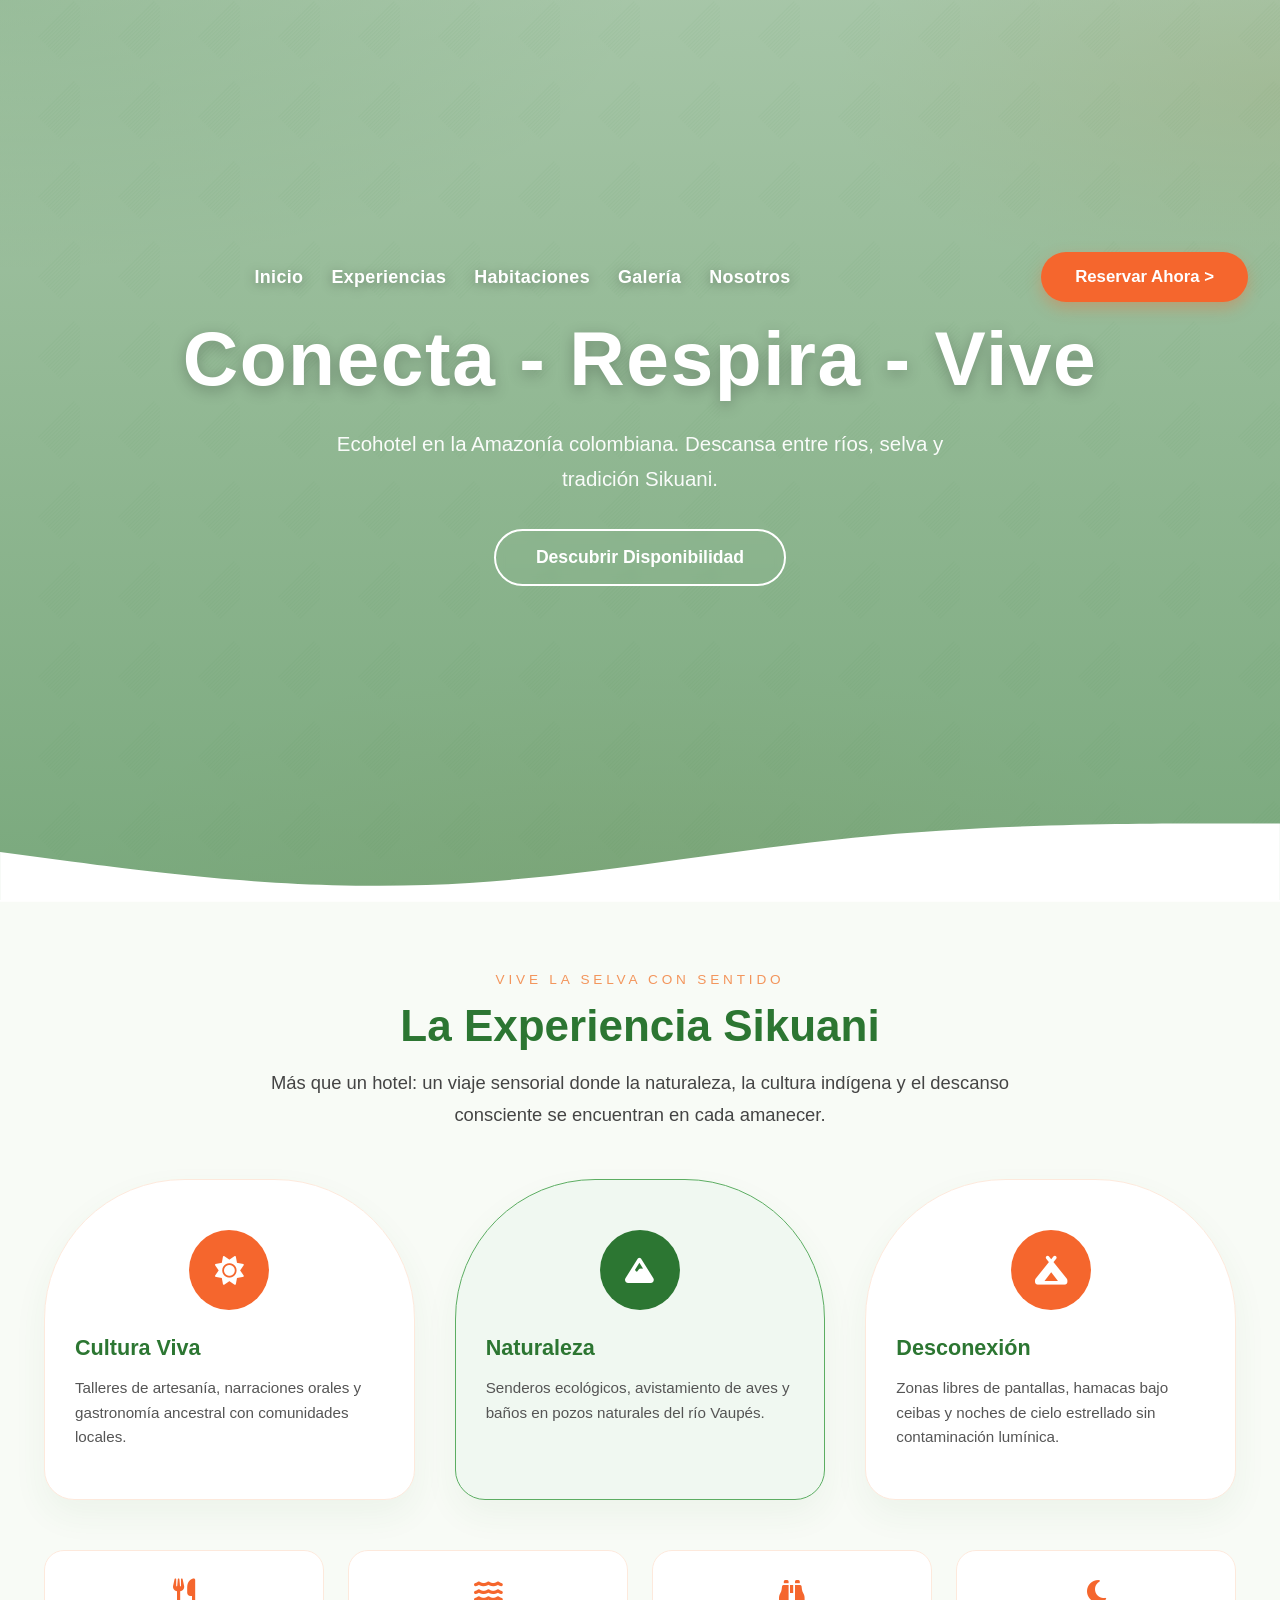
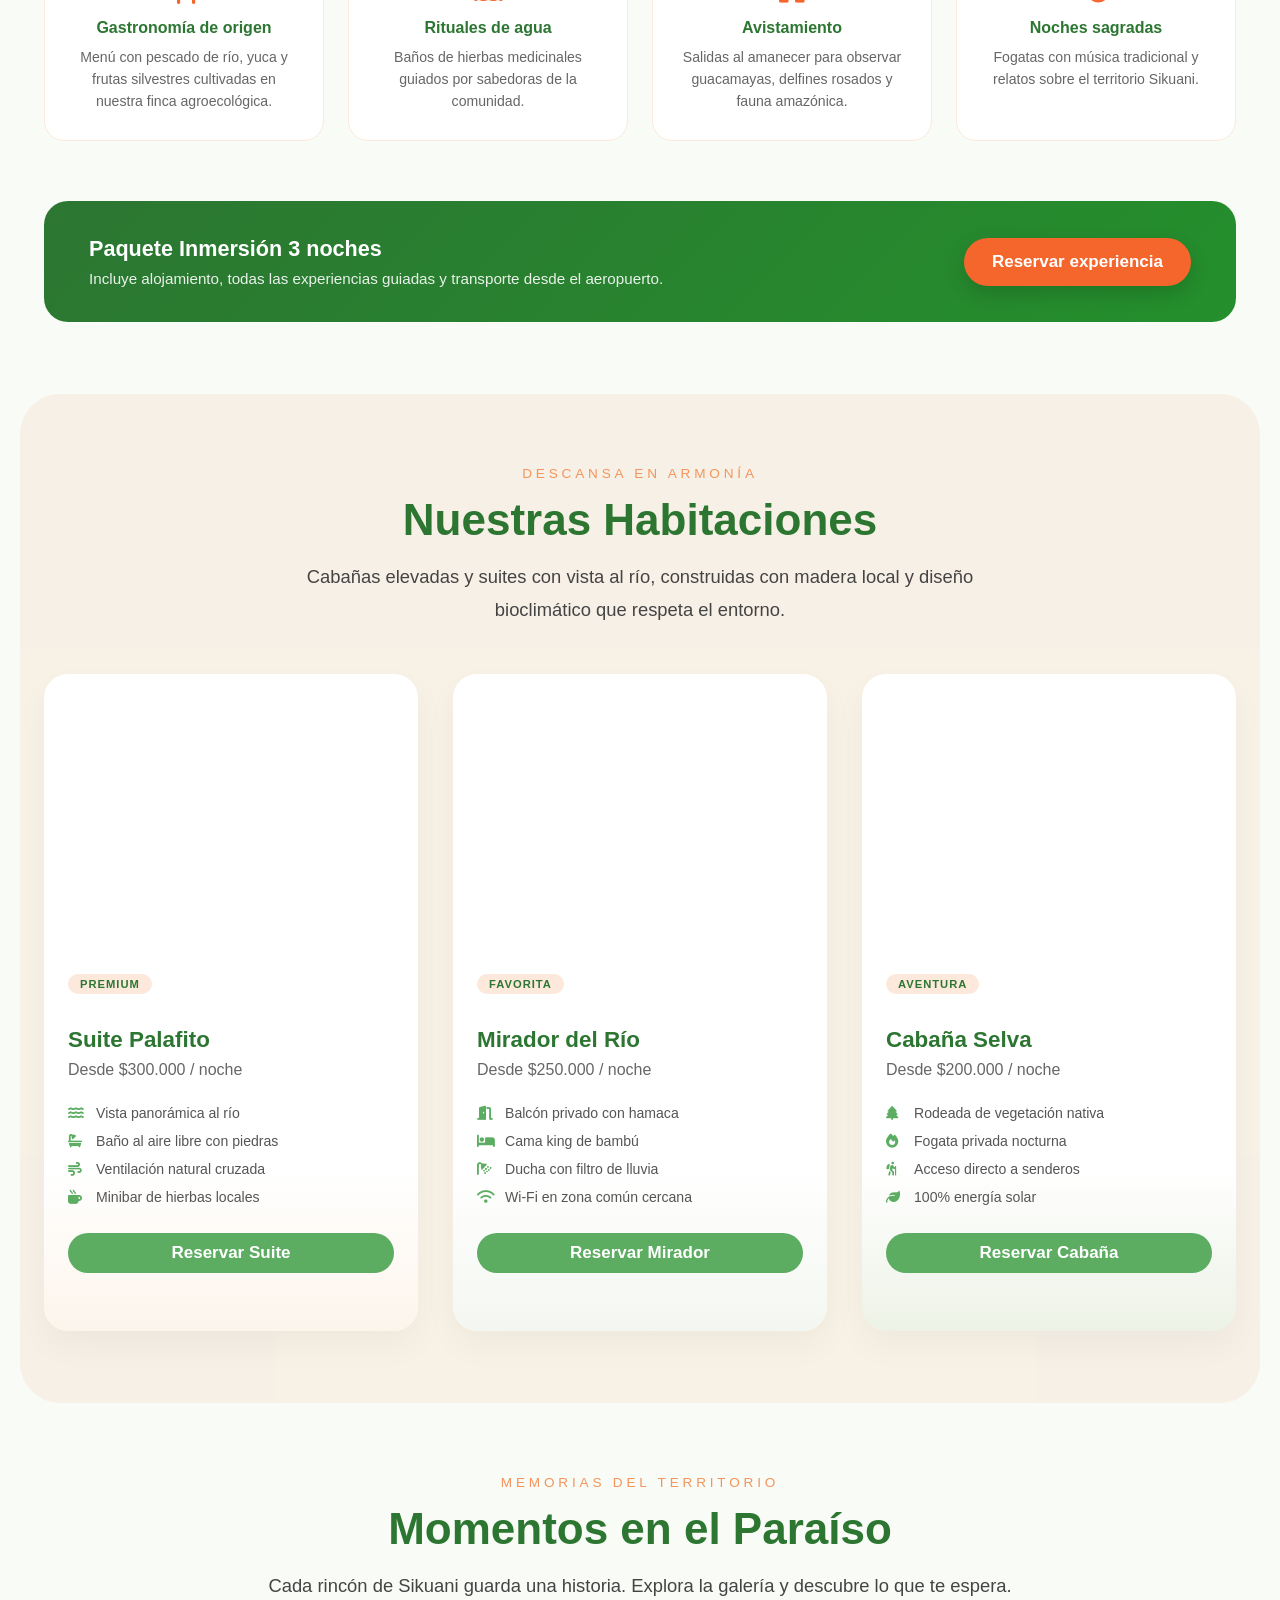
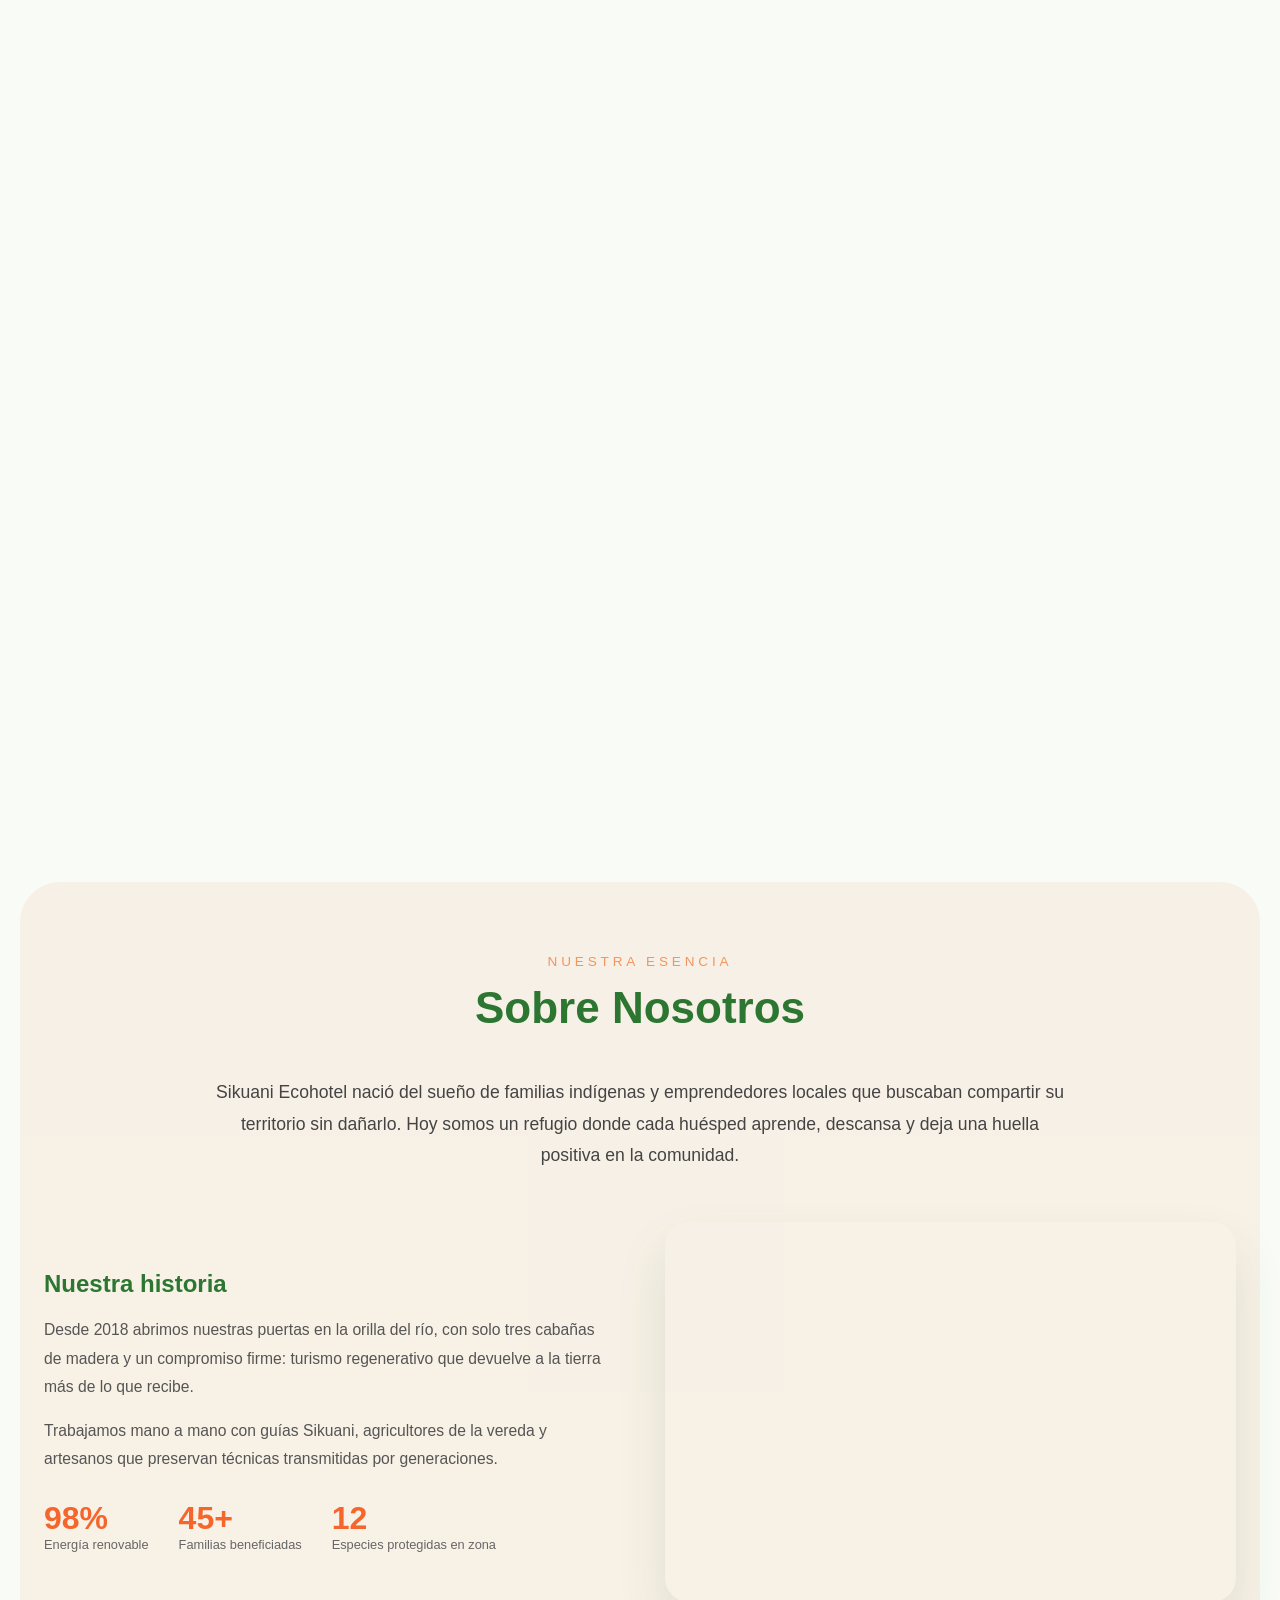
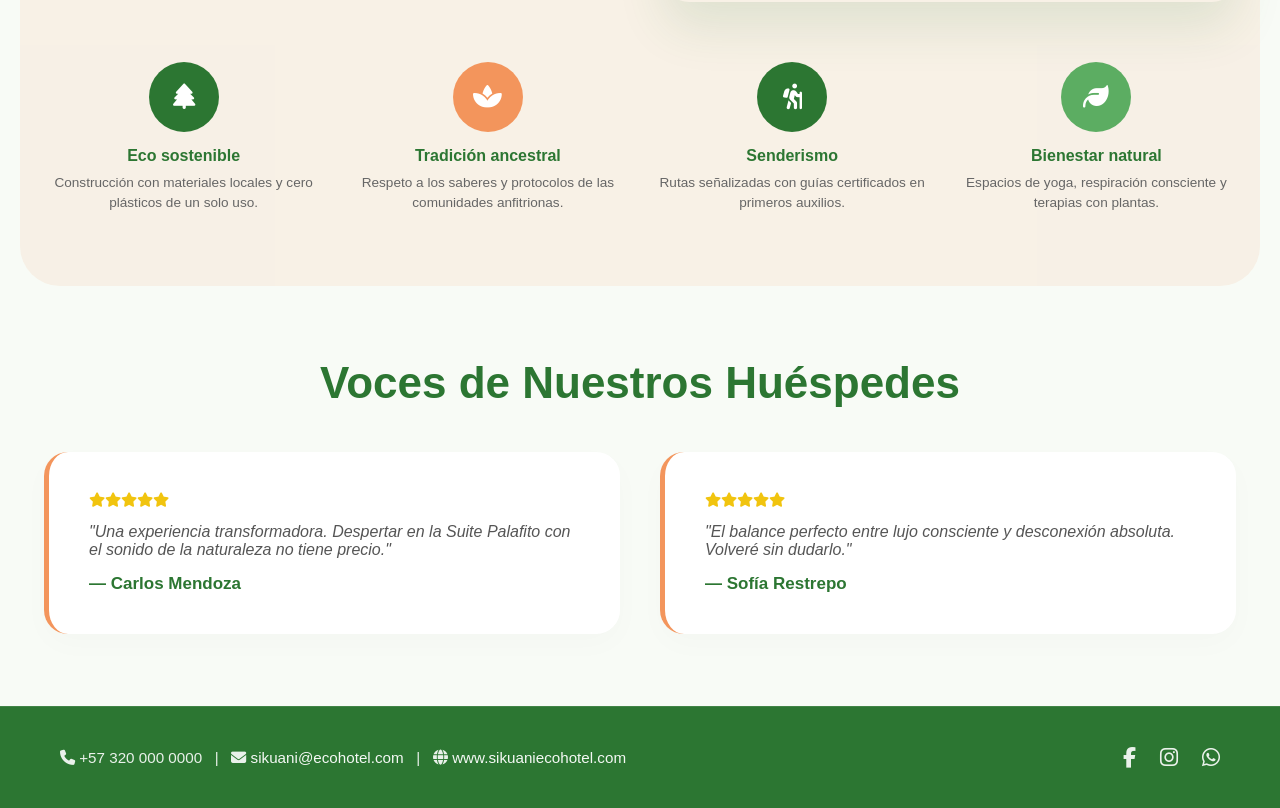
==== commit 036addb7: "Segunda actualizacion" ====
--- a/Index.html
+++ b/Index.html
@@ -8,22 +8,16 @@
 
     <meta name="viewport" content="width=device-width, initial-scale=1.0">
 
-    <title>Sikuani Ecohotel | Conecta · Respira · Vive</title>
+    <title>Sikuani Ecohotel | Conecta - Respira - Vive</title>
+
+    <link href="https://fonts.cdnfonts.com/css/babel-sans" rel="stylesheet">
 
     
 
-    <link rel="preconnect" href="https://fonts.googleapis.com">
-
-    <link rel="preconnect" href="https://fonts.gstatic.com" crossorigin>
-
-    <link href="https://fonts.googleapis.com/css2?family=Great+Vibes&family=Montserrat:wght@300;400;500;600;700&display=swap" rel="stylesheet">
+    <link rel="stylesheet" href="https://cdnjs.cloudflare.com/ajax/libs/font-awesome/6.4.0/css/all.min.css">
 
     
 
-    <link rel="stylesheet" href="https://cdnjs.cloudflare.com/ajax/libs/font-awesome/6.4.0/css/all.min.css">
-
-    
-
     <link rel="stylesheet" href="Styles.css">
 
 </head>
@@ -36,9 +30,7 @@
 
         <a href="#inicio" class="logo-container">
 
-            <div class="logo">Sikuani</div>
-
-            <div class="logo-sub">Ecohotel</div>
+            <img src="logo-sikuani.svg" alt="Sikuani Ecohotel" class="logo-img" width="720" height="auto">
 
         </a>
 
@@ -68,7 +60,7 @@
 
         <header class="hero" id="inicio">
 
-            <h1 class="slogan">Conecta · Respira · Vive</h1>
+            <h1 class="slogan">Conecta - Respira - Vive</h1>
 
             <p class="hero-desc">Ecohotel en la Amazonía colombiana. Descansa entre ríos, selva y tradición Sikuani.</p>
 
@@ -78,7 +70,7 @@
 
             <svg class="hero-curve" xmlns="http://www.w3.org/2000/svg" viewBox="0 0 1440 120">
 
-                <path fill="#f9f6f0" d="M0,64L80,74.7C160,85,320,107,480,101.3C640,96,800,64,960,48C1120,32,1280,32,1360,32L1440,32L1440,120L1360,120C1280,120,1120,120,960,120C800,120,640,120,480,120C320,120,160,120,80,120L0,120Z"></path>
+                <path fill="#ffffff" d="M0,64L80,74.7C160,85,320,107,480,101.3C640,96,800,64,960,48C1120,32,1280,32,1360,32L1440,32L1440,120L1360,120C1280,120,1120,120,960,120C800,120,640,120,480,120C320,120,160,120,80,120L0,120Z"></path>
 
             </svg>
 
@@ -500,7 +492,8 @@
 
                 <i class="fa-solid fa-phone"></i> +57 320 000 0000 &nbsp; | &nbsp; 
 
-                <i class="fa-solid fa-envelope"></i> info@sikuaniecohotel.com
+                <i class="fa-solid fa-envelope"></i> <a href="mailto:sikuani@ecohotel.com">sikuani@ecohotel.com</a> &nbsp; | &nbsp;
+                <i class="fa-solid fa-globe"></i> <a href="https://www.sikuaniecohotel.com" target="_blank" rel="noopener">www.sikuaniecohotel.com</a>
 
             </div>
 
@@ -534,5 +527,4 @@
 
 </body>
 
-</html>
-
+</html>
--- a/Styles.css
+++ b/Styles.css
@@ -1,35 +1,102 @@
-/* --- CONFIGURACIÓN E IDENTIDAD DE MARCA --- */
+/* --- CONFIGURACIÓN E IDENTIDAD DE MARCA (manual SIKUANI.pdf) --- */
 :root {
-  --verde-oscuro: #2d4a22;
-  --verde-claro: #8a9a5b;
-  --naranja-tierra: #d4842f;
-  --crema-fondo: #f9f6f0;
-  --crema-oscuro: #eaddcd;
-  --texto-oscuro: #2c3e26;
-  --fuente-texto: 'Montserrat', sans-serif;
-  --fuente-logo: 'Great Vibes', cursive;
+  --verde-marca: #2c7632;
+  --coral-marca: #f3955c;
+  --naranja-marca: #f5662d;
+  --verde-oscuro: #2c7632;
+  --verde-claro: #5cad62;
+  --naranja-tierra: #f5662d;
+  --crema-fondo: #f8fbf6;
+  --crema-oscuro: #fde9dc;
+  --texto-oscuro: #1f3d22;
+  --fuente-texto: 'Babel Sans', 'BabelSans', Tahoma, sans-serif;
+  --fuente-acento: Tahoma, Geneva, Verdana, sans-serif;
+  --logo-altura: clamp(200px, 26vmin, 320px);
+  --logo-altura-scroll: clamp(130px, 16vmin, 185px);
 }
 
 * { margin: 0; padding: 0; box-sizing: border-box; }
 
 body {
   font-family: var(--fuente-texto);
+  font-size: 17px;
   background-color: var(--crema-fondo);
   color: var(--texto-oscuro);
   overflow-x: hidden;
-  /* Detalle natural premium: Patrón de hojas abstractas */
-  background-image: url('data:image/svg+xml;utf8,<svg width="80" height="80" viewBox="0 0 60 60" xmlns="http://www.w3.org/2000/svg"><path d="M54.627 0l.83.83-26.9 26.9.613.612 26.9-26.9.83.83-26.9 26.9.612.613 26.9-26.9.83.83-26.9 26.9.613.612 26.9-26.9.83.83-26.9 26.9.612.613 26.9-26.9.83.83-26.9 26.9.613.612 26.9-26.9.83.83-26.9 26.9.612.613 26.9-26.9.83.83-26.9 26.9.613.612 26.9-26.9.83.83-26.9 26.9.612.613 26.9-26.9.83.83-26.9 26.9.613.612 26.9-26.9.83.83-26.9 26.9.612.613 26.9-26.9.83.83-26.9 26.9.613.612 26.9-26.9.83.83-26.9 26.9.612.613 26.9-26.9.83.83z" fill="%232d4a22" fill-opacity="0.02" fill-rule="evenodd"/></svg>');
+  background-image:
+    radial-gradient(ellipse 90% 55% at 0% 0%, rgba(44, 118, 50, 0.11), transparent 55%),
+    radial-gradient(ellipse 70% 45% at 100% 10%, rgba(243, 149, 92, 0.14), transparent 50%),
+    radial-gradient(ellipse 80% 50% at 50% 100%, rgba(245, 102, 45, 0.07), transparent 55%),
+    url('data:image/svg+xml;utf8,<svg width="80" height="80" viewBox="0 0 60 60" xmlns="http://www.w3.org/2000/svg"><path d="M54.627 0l.83.83-26.9 26.9.613.612 26.9-26.9.83.83-26.9 26.9.612.613 26.9-26.9.83.83-26.9 26.9.613.612 26.9-26.9.83.83-26.9 26.9.612.613 26.9-26.9.83.83-26.9 26.9.613.612 26.9-26.9.83.83-26.9 26.9.612.613 26.9-26.9.83.83-26.9 26.9.613.612 26.9-26.9.83.83-26.9 26.9.612.613 26.9-26.9.83.83-26.9 26.9.613.612 26.9-26.9.83.83-26.9 26.9.612.613 26.9-26.9.83.83-26.9 26.9.613.612 26.9-26.9.83.83-26.9 26.9.612.613 26.9-26.9.83.83z" fill="%232c7632" fill-opacity="0.04" fill-rule="evenodd"/></svg>');
+  background-attachment: fixed;
 }
 
 html { scroll-behavior: smooth; }
+
+@keyframes fadeUp {
+  from { opacity: 0; transform: translateY(42px); }
+  to { opacity: 1; transform: translateY(0); }
+}
+
+@keyframes heroFadeIn {
+  from { opacity: 0; transform: translateY(28px); }
+  to { opacity: 1; transform: translateY(0); }
+}
 
 /* --- EFECTOS DE SCROLL DINÁMICOS --- */
 .oculto {
   opacity: 0;
-  transform: translateY(50px);
-  transition: all 1s cubic-bezier(0.215, 0.610, 0.355, 1);
-}
-.visible {
+  transform: translateY(55px);
+  transition: opacity 1s cubic-bezier(0.215, 0.610, 0.355, 1),
+              transform 1s cubic-bezier(0.215, 0.610, 0.355, 1);
+}
+.oculto.visible {
+  opacity: 1;
+  transform: translateY(0);
+}
+
+.oculto.visible .grid-3 > *,
+.oculto.visible .rooms-grid > *,
+.oculto.visible .experiencias-extra > *,
+.oculto.visible .gallery-grid > *,
+.oculto.visible .about-grid > *,
+.oculto.visible .testimonials-grid > *,
+.oculto.visible .about-split > *,
+.oculto.visible .cta-banner {
+  animation: fadeUp 0.85s cubic-bezier(0.215, 0.610, 0.355, 1) both;
+}
+.oculto.visible .grid-3 > *:nth-child(1),
+.oculto.visible .rooms-grid > *:nth-child(1),
+.oculto.visible .experiencias-extra > *:nth-child(1),
+.oculto.visible .gallery-grid > *:nth-child(1),
+.oculto.visible .about-grid > *:nth-child(1),
+.oculto.visible .testimonials-grid > *:nth-child(1) { animation-delay: 0.08s; }
+.oculto.visible .grid-3 > *:nth-child(2),
+.oculto.visible .rooms-grid > *:nth-child(2),
+.oculto.visible .experiencias-extra > *:nth-child(2),
+.oculto.visible .gallery-grid > *:nth-child(2),
+.oculto.visible .about-grid > *:nth-child(2),
+.oculto.visible .testimonials-grid > *:nth-child(2) { animation-delay: 0.18s; }
+.oculto.visible .grid-3 > *:nth-child(3),
+.oculto.visible .rooms-grid > *:nth-child(3),
+.oculto.visible .experiencias-extra > *:nth-child(3),
+.oculto.visible .gallery-grid > *:nth-child(3),
+.oculto.visible .about-grid > *:nth-child(3) { animation-delay: 0.28s; }
+.oculto.visible .experiencias-extra > *:nth-child(4),
+.oculto.visible .gallery-grid > *:nth-child(4),
+.oculto.visible .about-grid > *:nth-child(4) { animation-delay: 0.38s; }
+.oculto.visible .gallery-grid > *:nth-child(5) { animation-delay: 0.48s; }
+.oculto.visible .gallery-grid > *:nth-child(6) { animation-delay: 0.58s; }
+.oculto.visible .about-split > *:nth-child(2) { animation-delay: 0.22s; }
+.oculto.visible .cta-banner { animation-delay: 0.35s; }
+
+.anim-card {
+  opacity: 0;
+  transform: translateY(36px);
+  transition: opacity 0.75s cubic-bezier(0.215, 0.610, 0.355, 1),
+              transform 0.75s cubic-bezier(0.215, 0.610, 0.355, 1);
+}
+.anim-card.visible {
   opacity: 1;
   transform: translateY(0);
 }
@@ -37,74 +104,137 @@
 /* --- MENÚ HEADER --- */
 nav {
   position: fixed; top: 0; width: 100%;
-  display: flex; justify-content: space-between; align-items: center;
-  padding: 25px 60px; background: transparent; z-index: 999;
+  display: flex;
+  flex-wrap: wrap;
+  justify-content: center;
+  align-items: center;
+  gap: 10px 28px;
+  padding: 8px 32px 12px;
+  background: transparent;
+  z-index: 999;
   transition: all 0.5s cubic-bezier(0.075, 0.82, 0.165, 1);
 }
 nav.scrolled {
-  background: rgba(249, 246, 240, 0.96);
-  box-shadow: 0 10px 30px rgba(45, 74, 34, 0.05);
-  padding: 12px 60px;
-}
-.logo-container { text-align: center; line-height: 0.7; text-decoration: none; }
-.logo { font-family: var(--fuente-logo); font-size: 3.2rem; color: var(--verde-oscuro); }
-.logo-sub { font-size: 0.65rem; letter-spacing: 4px; color: var(--naranja-tierra); text-transform: uppercase; font-weight: 700; }
-
+  background: rgba(255, 255, 255, 0.97);
+  box-shadow: 0 10px 30px rgba(44, 118, 50, 0.08);
+  padding: 8px 32px;
+  flex-wrap: nowrap;
+  justify-content: space-between;
+}
+.logo-container {
+  display: flex;
+  align-items: center;
+  justify-content: center;
+  text-decoration: none;
+  flex: 1 1 100%;
+  order: -1;
+  line-height: 0;
+}
+nav.scrolled .logo-container {
+  flex: 0 1 auto;
+  order: 0;
+  justify-content: flex-start;
+}
+.logo-img {
+  height: var(--logo-altura);
+  width: auto;
+  min-width: 280px;
+  max-width: min(720px, 94vw);
+  display: block;
+  object-fit: contain;
+}
+nav.scrolled .logo-img {
+  height: var(--logo-altura-scroll);
+  min-width: 0;
+  max-width: min(480px, 58vw);
+}
+
+.menu-links {
+  display: flex;
+  align-items: center;
+  flex-wrap: wrap;
+  justify-content: center;
+  gap: 8px 28px;
+  flex: 1 1 auto;
+}
+nav.scrolled .menu-links {
+  flex: 1 1 auto;
+  justify-content: center;
+}
 .menu-links a {
-  margin: 0 20px; text-decoration: none; color: var(--verde-oscuro);
-  font-weight: 500; font-size: 0.95rem; transition: color 0.3s;
+  text-decoration: none;
+  color: var(--verde-oscuro);
+  font-weight: 600;
+  font-size: 1.12rem;
+  letter-spacing: 0.02em;
+  transition: color 0.3s;
   position: relative;
 }
+nav:not(.scrolled) .menu-links a {
+  color: #fff;
+  text-shadow: 0 2px 12px rgba(0, 0, 0, 0.35);
+}
+nav:not(.scrolled) .menu-links a:hover { color: var(--coral-marca); }
 .menu-links a::after {
   content: ''; position: absolute; width: 0; height: 2px; bottom: -5px; left: 0;
-  background-color: var(--naranja-tierra); transition: width 0.3s;
+  background-color: var(--naranja-marca); transition: width 0.3s;
 }
 .menu-links a:hover::after { width: 100%; }
-.menu-links a:hover { color: var(--naranja-tierra); }
+.menu-links a:hover { color: var(--naranja-marca); }
 
 .btn-reservar {
-  background: var(--naranja-tierra); color: white; border: none;
-  padding: 12px 28px; border-radius: 50px; font-weight: 700; cursor: pointer;
-  box-shadow: 0 6px 15px rgba(212, 132, 47, 0.3); transition: all 0.3s;
-  text-decoration: none; display: inline-block; font-size: 0.9rem;
-}
-.btn-reservar:hover { transform: translateY(-2px); background: #b56c22; color: white; }
+  background: var(--naranja-marca); color: white; border: none;
+  padding: 15px 34px; border-radius: 50px; font-weight: 600; cursor: pointer;
+  box-shadow: 0 6px 15px rgba(245, 102, 45, 0.35); transition: all 0.3s;
+  text-decoration: none; display: inline-block; font-size: 1.05rem;
+  white-space: nowrap;
+}
+.btn-reservar:hover { transform: translateY(-2px); background: #e05a28; color: white; }
 
 /* --- HERO SECTION --- */
 .hero {
   height: 100vh;
-  background: linear-gradient(rgba(45, 74, 34, 0.35), rgba(45, 74, 34, 0.55)), url('https://images.unsplash.com/photo-1596394516093-501ba68a0ba6?auto=format&fit=crop&w=1920&q=80') center/cover;
+  background: linear-gradient(rgba(44, 118, 50, 0.4), rgba(44, 118, 50, 0.62)), url('https://images.unsplash.com/photo-1596394516093-501ba68a0ba6?auto=format&fit=crop&w=1920&q=80') center/cover;
   display: flex; flex-direction: column; justify-content: center; align-items: center;
   position: relative; text-align: center; padding: 0 20px;
 }
+.hero .slogan,
+.hero .hero-desc,
+.hero .btn-hero {
+  opacity: 0;
+  animation: heroFadeIn 1s cubic-bezier(0.215, 0.610, 0.355, 1) forwards;
+}
+.hero .hero-desc { animation-delay: 0.2s; }
+.hero .btn-hero { animation-delay: 0.4s; }
+
 .slogan {
-  font-size: 4.5rem; color: white; font-weight: 300;
-  text-shadow: 0 4px 15px rgba(0,0,0,0.25); margin-bottom: 30px;
+  font-size: clamp(2.6rem, 7vw, 4.8rem); color: white; font-weight: 600;
+  letter-spacing: 0.02em; text-shadow: 0 4px 15px rgba(0,0,0,0.25); margin-bottom: 24px;
 }
 .btn-hero {
   background: transparent; color: white; border: 2px solid white;
-  padding: 14px 35px; border-radius: 50px; font-weight: 600; font-size: 1rem;
+  padding: 16px 40px; border-radius: 50px; font-weight: 600; font-size: 1.1rem;
   cursor: pointer; transition: all 0.4s; backdrop-filter: blur(5px);
 }
 .btn-hero:hover { background: white; color: var(--verde-oscuro); transform: scale(1.05); }
 .hero-curve { position: absolute; bottom: -2px; left: 0; width: 100%; }
 
 /* --- MAQUETACIÓN GENERAL Y CONTENEDORES --- */
-.container { max-width: 1200px; margin: 0 auto; padding: 100px 20px; }
+.container { max-width: 1240px; margin: 0 auto; padding: 72px 24px; }
 .section-title {
-  text-align: center; color: var(--verde-oscuro); font-size: 2.3rem;
-  margin-bottom: 60px; font-weight: 600;
+  text-align: center; color: var(--verde-oscuro); font-size: clamp(2rem, 4vw, 2.75rem);
+  margin-bottom: 44px; font-weight: 600;
 }
 
 /* --- SECCIÓN: EXPERIENCIAS --- */
 .grid-3 { display: grid; grid-template-columns: repeat(3, 1fr); gap: 40px; }
 .icon-card {
   background: white; padding: 50px 30px; border-radius: 140px 140px 30px 30px;
-  box-shadow: 0 15px 35px rgba(45, 74, 34, 0.03); border: 1px solid var(--crema-oscuro);
+  box-shadow: 0 15px 35px rgba(44, 118, 50, 0.06); border: 1px solid var(--crema-oscuro);
   transition: all 0.4s ease;
 }
-.icon-card.destacado { background: #f3f6ee; border-color: var(--verde-claro); }
-.icon-card:hover { transform: translateY(-12px); box-shadow: 0 25px 45px rgba(45, 74, 34, 0.08); }
+.icon-card.destacado { background: #f0f8f1; border-color: var(--verde-claro); }
+.icon-card:hover { transform: translateY(-12px); box-shadow: 0 25px 45px rgba(44, 118, 50, 0.1); }
 .icon-circle {
   width: 80px; height: 80px; background: var(--naranja-tierra); border-radius: 50%;
   display: flex; justify-content: center; align-items: center; margin: 0 auto 25px;
@@ -153,8 +283,8 @@
   color: white; border-radius: 50%; display: flex; align-items: center; justify-content: center;
   font-size: 1.6rem; transition: 0.4s;
 }
-.about-item:nth-child(2) .about-icon { background: var(--naranja-tierra); }
-.about-item:nth-child(3) .about-icon { background: #4a6b36; }
+.about-item:nth-child(2) .about-icon { background: var(--coral-marca); }
+.about-item:nth-child(3) .about-icon { background: var(--verde-marca); }
 .about-item:nth-child(4) .about-icon { background: var(--verde-claro); }
 .about-item:hover .about-icon { transform: translateY(-5px) rotate(8deg); }
 .about-item p { font-weight: 600; font-size: 1rem; color: var(--verde-oscuro); }
@@ -163,7 +293,7 @@
 .testimonials-grid { display: grid; grid-template-columns: 1fr 1fr; gap: 40px; }
 .testimonial-card {
   background: white; padding: 40px; border-radius: 24px; box-shadow: 0 10px 30px rgba(0,0,0,0.02);
-  border-left: 5px solid var(--naranja-tierra);
+  border-left: 5px solid var(--coral-marca);
 }
 .stars { color: #f1c40f; margin-bottom: 15px; font-size: 0.9rem; }
 .testimonial-card p { font-style: italic; color: #555; margin-bottom: 15px; font-size: 1rem; }
@@ -175,8 +305,10 @@
   padding: 40px 60px; display: flex; justify-content: space-between; align-items: center;
   font-size: 0.95rem; border-top: 1px solid rgba(255,255,255,0.1);
 }
+footer a { color: rgba(255,255,255,0.95); text-decoration: none; transition: color 0.2s; }
+footer a:hover { color: var(--coral-marca); }
 .footer-social i { margin-left: 20px; font-size: 1.3rem; cursor: pointer; transition: 0.3s; }
-.footer-social i:hover { color: var(--naranja-tierra); }
+.footer-social i:hover { color: var(--coral-marca); }
 
 /* --- PANTALLA EXCLUSIVA DE RESERVAS (Modo SPA) --- */
 .booking-screen {
@@ -193,7 +325,7 @@
 }
 .booking-container {
   background: white; width: 100%; max-width: 600px; padding: 50px;
-  border-radius: 30px; box-shadow: 0 30px 70px rgba(45, 74, 34, 0.1);
+  border-radius: 30px; box-shadow: 0 30px 70px rgba(44, 118, 50, 0.1);
   position: relative;
 }
 .btn-close-booking {
@@ -201,7 +333,7 @@
   border: none; color: #777; font-family: var(--fuente-texto); font-weight: 500;
   font-size: 0.9rem; cursor: pointer; transition: color 0.2s;
 }
-.btn-close-booking:hover { color: var(--naranja-tierra); }
+.btn-close-booking:hover { color: var(--naranja-marca); }
 
 .booking-title { text-align: center; font-size: 2.2rem; color: var(--verde-oscuro); margin-bottom: 10px; }
 .booking-form { display: flex; flex-direction: column; gap: 20px; }
@@ -211,33 +343,34 @@
   padding: 14px; border: 1.5px solid #ddd; border-radius: 12px;
   font-family: var(--fuente-texto); font-size: 1rem; color: #333; outline: none; transition: 0.3s;
 }
-.form-group input:focus, .form-group select:focus { border-color: var(--naranja-tierra); box-shadow: 0 0 0 3px rgba(212,132,47,0.1); }
+.form-group input:focus, .form-group select:focus { border-color: var(--naranja-marca); box-shadow: 0 0 0 3px rgba(245,102,45,0.15); }
 .form-row { display: grid; grid-template-columns: 1fr 1fr; gap: 20px; }
 
 .btn-confirm-booking {
   background: var(--verde-oscuro); color: white; border: none; padding: 16px;
   border-radius: 14px; font-size: 1.1rem; font-weight: 700; cursor: pointer;
-  box-shadow: 0 10px 25px rgba(45, 74, 34, 0.2); transition: all 0.3s; margin-top: 10px;
-}
-.btn-confirm-booking:hover { background: var(--naranja-tierra); transform: translateY(-2px); box-shadow: 0 10px 25px rgba(212,132,47,0.3); }
+  box-shadow: 0 10px 25px rgba(44, 118, 50, 0.2); transition: all 0.3s; margin-top: 10px;
+}
+.btn-confirm-booking:hover { background: var(--naranja-marca); transform: translateY(-2px); box-shadow: 0 10px 25px rgba(245,102,45,0.35); }
 
 /* --- HERO EXTRA --- */
 .hero-desc {
-  color: rgba(255,255,255,0.92); font-size: 1.15rem; max-width: 560px;
-  margin-bottom: 28px; line-height: 1.7; font-weight: 400;
+  color: rgba(255,255,255,0.95); font-size: 1.28rem; max-width: 620px;
+  margin-bottom: 32px; line-height: 1.7; font-weight: 400;
 }
 .btn-hero { text-decoration: none; display: inline-block; }
 
 /* --- SECCIONES: TIPOGRAFÍA Y VARIANTES --- */
 .section-eyebrow {
-  text-align: center; text-transform: uppercase; letter-spacing: 3px;
-  font-size: 0.75rem; font-weight: 700; color: var(--naranja-tierra); margin-bottom: 12px;
+  text-align: center; text-transform: uppercase; letter-spacing: 0.28em;
+  font-family: var(--fuente-acento); font-size: 0.85rem; font-weight: 400;
+  color: var(--coral-marca); margin-bottom: 14px;
 }
 .section-intro {
-  text-align: center; max-width: 720px; margin: -35px auto 55px;
-  color: #555; line-height: 1.75; font-size: 1.05rem;
-}
-.section-alt { background: rgba(234, 221, 205, 0.25); border-radius: 40px; margin: 0 20px; max-width: calc(1200px + 40px); }
+  text-align: center; max-width: 760px; margin: -28px auto 48px;
+  color: #444; line-height: 1.75; font-size: 1.15rem;
+}
+.section-alt { background: rgba(243, 149, 92, 0.1); border-radius: 40px; margin: 0 20px; max-width: calc(1200px + 40px); }
 
 /* --- EXPERIENCIAS EXTRA --- */
 .experiencias-extra {
@@ -247,14 +380,14 @@
   background: white; padding: 28px 22px; border-radius: 20px;
   border: 1px solid var(--crema-oscuro); text-align: center; transition: 0.35s;
 }
-.exp-card i { font-size: 1.6rem; color: var(--naranja-tierra); margin-bottom: 14px; }
+.exp-card i { font-size: 1.6rem; color: var(--naranja-marca); margin-bottom: 14px; }
 .exp-card h4 { color: var(--verde-oscuro); margin-bottom: 10px; font-size: 1rem; }
 .exp-card p { font-size: 0.88rem; color: #666; line-height: 1.55; }
-.exp-card:hover { transform: translateY(-6px); box-shadow: 0 15px 35px rgba(45,74,34,0.06); }
+.exp-card:hover { transform: translateY(-6px); box-shadow: 0 15px 35px rgba(44,118,50,0.06); }
 
 .cta-banner {
   margin-top: 60px; padding: 35px 45px; border-radius: 24px;
-  background: linear-gradient(135deg, var(--verde-oscuro), #3d5c30);
+  background: linear-gradient(135deg, var(--verde-marca), #248f2c);
   color: white; display: flex; justify-content: space-between; align-items: center; gap: 30px;
 }
 .cta-banner h3 { font-size: 1.35rem; margin-bottom: 8px; }
@@ -264,7 +397,7 @@
   border-radius: 50px; text-decoration: none; font-weight: 700; white-space: nowrap;
   transition: 0.3s; box-shadow: 0 8px 20px rgba(0,0,0,0.15);
 }
-.btn-cta:hover { background: #b56c22; transform: translateY(-2px); }
+.btn-cta:hover { background: #e05a28; transform: translateY(-2px); }
 
 /* --- HABITACIONES MEJORADAS --- */
 .room-body { padding: 0 24px 28px; text-align: left; }
@@ -273,7 +406,7 @@
   background: var(--crema-oscuro); color: var(--verde-oscuro); padding: 4px 12px;
   border-radius: 20px; margin: 20px 0 8px; font-weight: 700;
 }
-.room-price { font-size: 1rem; color: var(--naranja-tierra); margin-bottom: 16px; font-weight: 600; }
+.room-price { font-size: 1rem; color: var(--naranja-marca); margin-bottom: 16px; font-weight: 600; }
 .room-amenities { list-style: none; margin-bottom: 22px; }
 .room-amenities li {
   font-size: 0.88rem; color: #555; padding: 6px 0;
@@ -286,7 +419,7 @@
 .gallery-item { position: relative; overflow: hidden; }
 .gallery-caption {
   position: absolute; bottom: 0; left: 0; right: 0; padding: 20px;
-  background: linear-gradient(transparent, rgba(45,74,34,0.85));
+  background: linear-gradient(transparent, rgba(44,118,50,0.85));
   color: white; font-weight: 600; font-size: 0.9rem;
   opacity: 0; transform: translateY(10px); transition: 0.35s;
 }
@@ -306,7 +439,7 @@
   position: absolute; top: 25px; right: 30px; background: transparent; border: none;
   color: white; font-size: 2rem; cursor: pointer; transition: 0.2s;
 }
-.lightbox-close:hover { color: var(--naranja-tierra); }
+.lightbox-close:hover { color: var(--coral-marca); }
 
 /* --- NOSOTROS MEJORADO --- */
 .about-split {
@@ -317,34 +450,57 @@
 .about-story p { color: #555; line-height: 1.8; margin-bottom: 16px; font-size: 0.98rem; }
 .about-image {
   height: 380px; border-radius: 24px; background-size: cover; background-position: center;
-  box-shadow: 0 25px 50px rgba(45,74,34,0.12);
+  box-shadow: 0 25px 50px rgba(44,118,50,0.12);
 }
 .stats-row { display: flex; gap: 30px; margin-top: 28px; }
 .stat strong {
-  display: block; font-size: 2rem; color: var(--naranja-tierra); line-height: 1;
+  display: block; font-size: 2rem; color: var(--naranja-marca); line-height: 1;
 }
 .stat span { font-size: 0.8rem; color: #666; font-weight: 500; }
 .about-item h4 { color: var(--verde-oscuro); margin-bottom: 8px; font-size: 1rem; }
 .about-item p { font-size: 0.85rem; color: #666; line-height: 1.5; font-weight: 400; }
 
 /* --- PÁGINA RESERVAR --- */
-.page-reservar { padding-top: 80px; }
+.page-reservar {
+  padding-top: 0;
+  background-image:
+    radial-gradient(ellipse 90% 55% at 0% 0%, rgba(44, 118, 50, 0.11), transparent 55%),
+    radial-gradient(ellipse 70% 45% at 100% 10%, rgba(243, 149, 92, 0.14), transparent 50%),
+    radial-gradient(ellipse 80% 50% at 50% 100%, rgba(245, 102, 45, 0.07), transparent 55%),
+    url('data:image/svg+xml;utf8,<svg width="80" height="80" viewBox="0 0 60 60" xmlns="http://www.w3.org/2000/svg"><path d="M54.627 0l.83.83-26.9 26.9.613.612 26.9-26.9.83.83-26.9 26.9.612.613 26.9-26.9.83.83-26.9 26.9.613.612 26.9-26.9.83.83-26.9 26.9.612.613 26.9-26.9.83.83-26.9 26.9.613.612 26.9-26.9.83.83-26.9 26.9.612.613 26.9-26.9.83.83-26.9 26.9.613.612 26.9-26.9.83.83-26.9 26.9.612.613 26.9-26.9.83.83-26.9 26.9.613.612 26.9-26.9.83.83-26.9 26.9.612.613 26.9-26.9.83.83-26.9 26.9.613.612 26.9-26.9.83.83-26.9 26.9.612.613 26.9-26.9.83.83z" fill="%232c7632" fill-opacity="0.04" fill-rule="evenodd"/></svg>');
+  background-attachment: fixed;
+}
+.page-reservar nav.scrolled .menu-links a { color: var(--verde-oscuro); text-shadow: none; }
+.page-reservar nav:not(.scrolled) .menu-links a {
+  color: #fff;
+  text-shadow: 0 2px 12px rgba(0, 0, 0, 0.35);
+}
+.page-reservar nav:not(.scrolled) .menu-links a:hover { color: var(--coral-marca); }
 .btn-reservar-active { pointer-events: none; opacity: 0.9; }
 .reservar-hero {
-  min-height: 280px; padding: 120px 20px 60px;
-  background: linear-gradient(rgba(45,74,34,0.5), rgba(45,74,34,0.7)),
+  min-height: 360px;
+  padding: calc(var(--logo-altura) + 56px) 24px 64px;
+  background: linear-gradient(rgba(44,118,50,0.5), rgba(44,118,50,0.7)),
     url('https://images.unsplash.com/photo-1596394516093-501ba68a0ba6?auto=format&fit=crop&w=1600&q=80') center/cover;
   display: flex; align-items: center; justify-content: center; text-align: center;
 }
-.reservar-hero-content { max-width: 640px; color: white; }
+.reservar-hero-content { max-width: 680px; color: white; }
+.reservar-hero-content > * {
+  opacity: 0;
+  animation: heroFadeIn 1s cubic-bezier(0.215, 0.610, 0.355, 1) forwards;
+}
+.reservar-hero-content h1 { animation-delay: 0.15s; }
+.reservar-hero-content p { animation-delay: 0.3s; }
 .reservar-badge {
   display: inline-block; background: rgba(255,255,255,0.15); backdrop-filter: blur(8px);
-  padding: 8px 18px; border-radius: 50px; font-size: 0.85rem; margin-bottom: 18px;
-}
-.reservar-hero h1 { font-size: 2.8rem; font-weight: 600; margin-bottom: 14px; }
-.reservar-hero p { font-size: 1.05rem; opacity: 0.92; line-height: 1.7; }
-
-.reservar-main { max-width: 1100px; margin: 0 auto; padding: 50px 20px 80px; }
+  padding: 10px 22px; border-radius: 50px; font-size: 1rem; margin-bottom: 20px;
+}
+.reservar-hero h1 { font-size: clamp(2.2rem, 5vw, 3.2rem); font-weight: 600; margin-bottom: 16px; }
+.reservar-hero p { font-size: 1.2rem; opacity: 0.95; line-height: 1.7; }
+
+.reservar-main { max-width: 1140px; margin: 0 auto; padding: 48px 24px 72px; }
+.page-reservar .booking-title { font-size: 2rem; }
+.page-reservar .booking-summary h2 { font-size: 1.45rem; }
 .booking-page-grid {
   display: grid; grid-template-columns: 1fr 1.1fr; gap: 40px; align-items: start;
 }
@@ -364,26 +520,26 @@
 }
 .booking-contact-card h3 { color: var(--verde-oscuro); margin-bottom: 14px; }
 .booking-contact-card p { margin-bottom: 10px; color: #555; font-size: 0.95rem; }
-.booking-contact-card i { color: var(--naranja-tierra); margin-right: 8px; }
+.booking-contact-card i { color: var(--naranja-marca); margin-right: 8px; }
 .booking-note { font-size: 0.82rem !important; color: #888 !important; margin-top: 12px !important; }
 
 .booking-container-page {
-  max-width: none; position: static; box-shadow: 0 20px 50px rgba(45,74,34,0.08);
+  max-width: none; position: static; box-shadow: 0 20px 50px rgba(44,118,50,0.08);
 }
 .booking-subtitle {
   text-align: center; margin-bottom: 30px; color: #666; font-size: 0.95rem;
 }
 .booking-total {
   display: flex; justify-content: space-between; align-items: center;
-  padding: 18px 22px; background: #f3f6ee; border-radius: 14px; margin-top: 5px;
+  padding: 18px 22px; background: #f0f8f1; border-radius: 14px; margin-top: 5px;
 }
 .booking-total span { font-weight: 500; color: var(--verde-oscuro); }
-.booking-total strong { font-size: 1.15rem; color: var(--naranja-tierra); }
+.booking-total strong { font-size: 1.15rem; color: var(--naranja-marca); }
 .btn-volver-inicio {
   display: block; text-align: center; margin-top: 16px; color: #777;
   text-decoration: none; font-size: 0.9rem; transition: 0.2s;
 }
-.btn-volver-inicio:hover { color: var(--naranja-tierra); }
+.btn-volver-inicio:hover { color: var(--naranja-marca); }
 
 /* --- RESPONSIVE --- */
 @media (max-width: 1024px) {
@@ -394,9 +550,21 @@
   .about-image { height: 280px; }
 }
 @media (max-width: 768px) {
-  nav { padding: 15px 25px; flex-wrap: wrap; gap: 12px; }
-  nav.scrolled { padding: 12px 25px; }
+  nav { padding: 14px 20px; flex-wrap: wrap; gap: 10px; }
+  nav.scrolled { padding: 12px 20px; }
+  :root {
+    --logo-altura: clamp(150px, 34vw, 220px);
+    --logo-altura-scroll: clamp(100px, 22vw, 140px);
+  }
+  nav.scrolled { flex-wrap: wrap; justify-content: center; }
+  nav.scrolled .logo-container {
+    flex: 1 1 100%;
+    justify-content: center;
+  }
+  .logo-img { min-width: 0; max-width: 96vw; }
+  nav.scrolled .logo-img { max-width: 88vw; }
   .menu-links { display: none; }
+  .btn-reservar { padding: 12px 22px; font-size: 0.98rem; }
   .slogan { font-size: 2.5rem; }
   .grid-3, .rooms-grid, .experiencias-extra, .about-grid,
   .testimonials-grid, .gallery-grid { grid-template-columns: 1fr; }
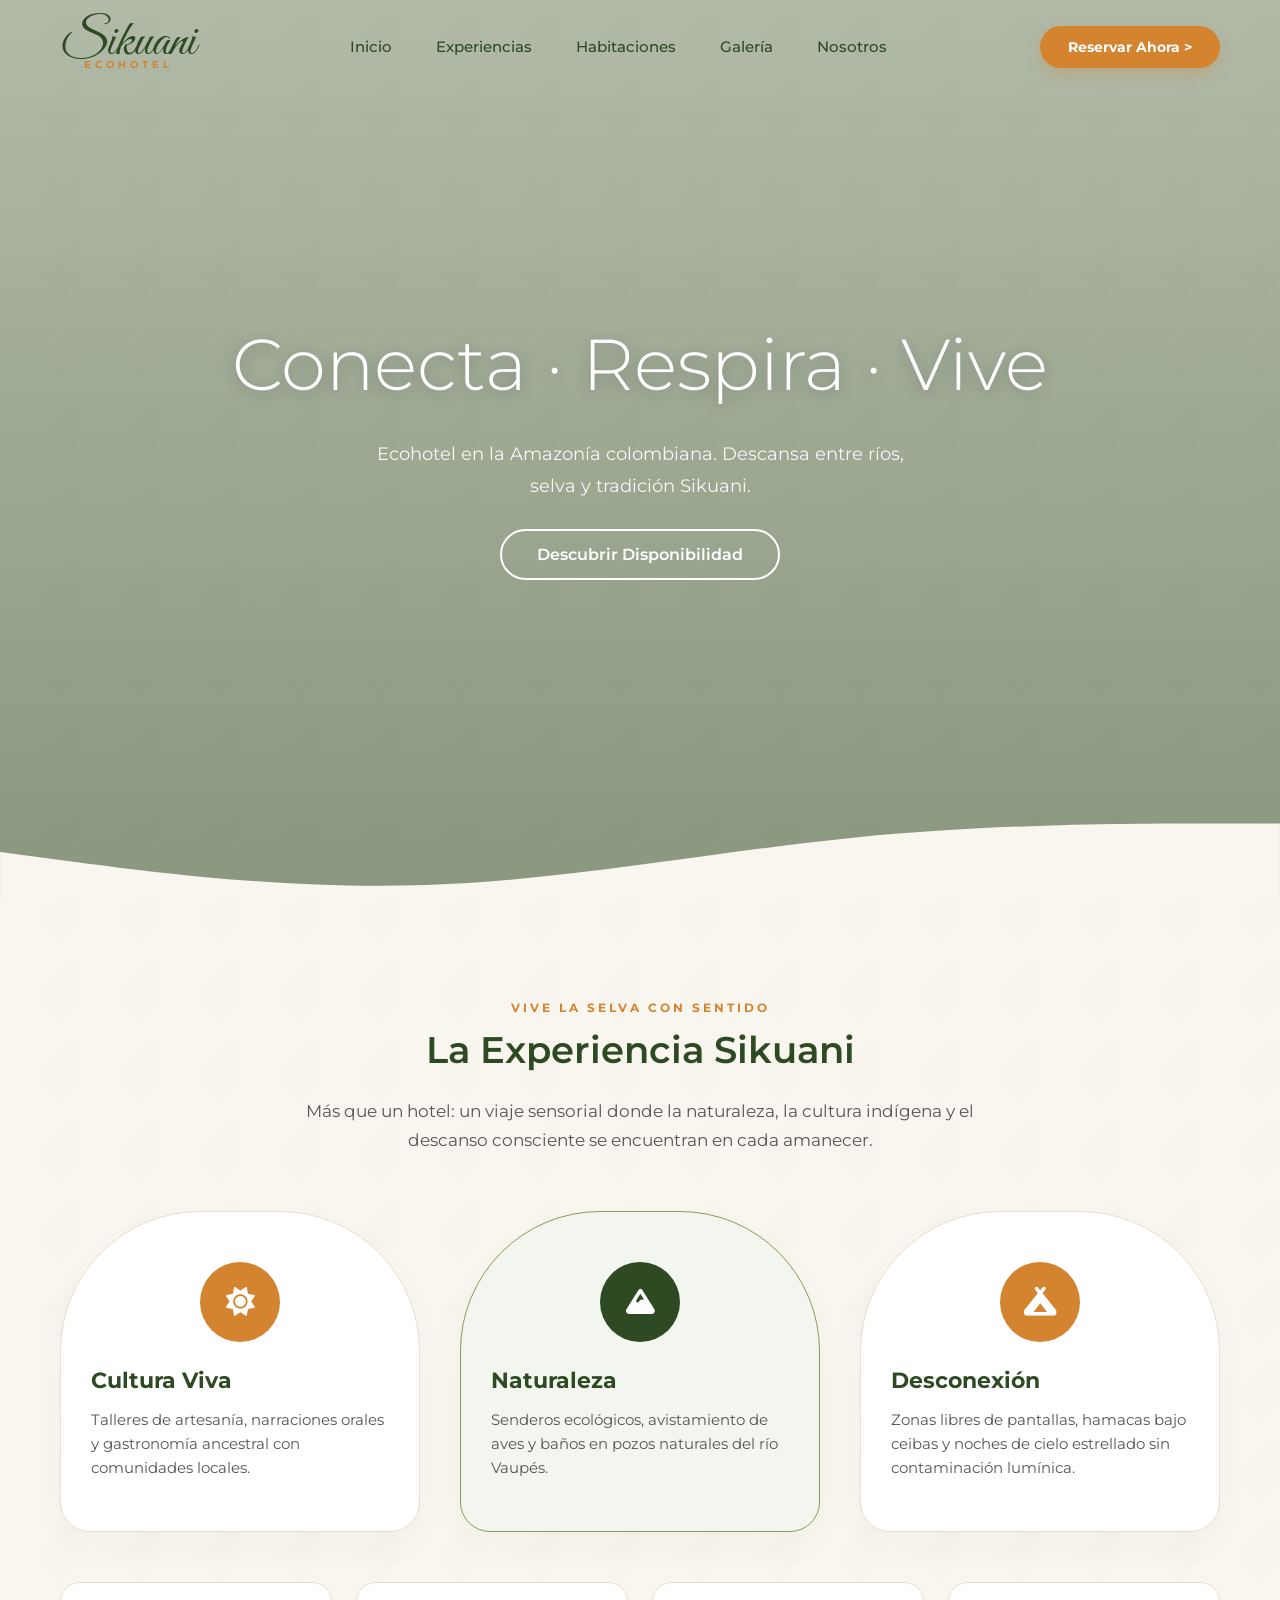
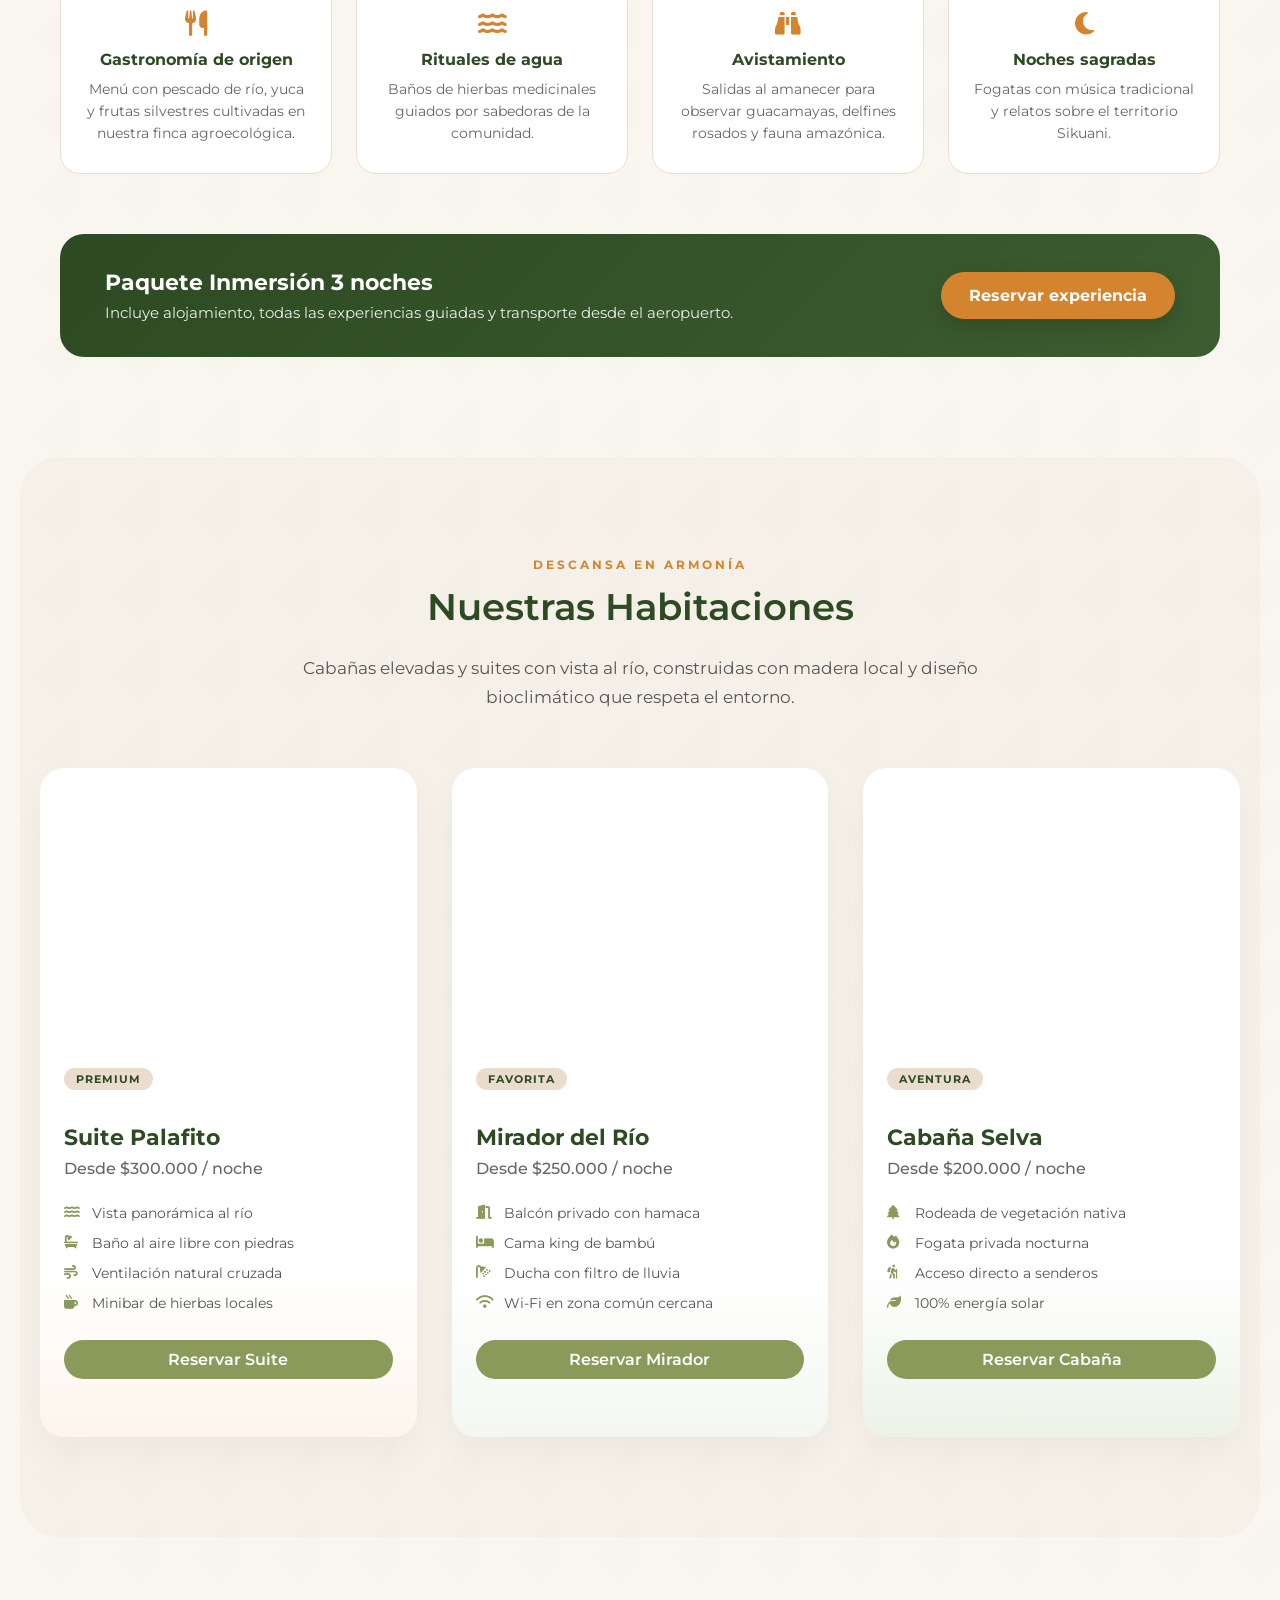
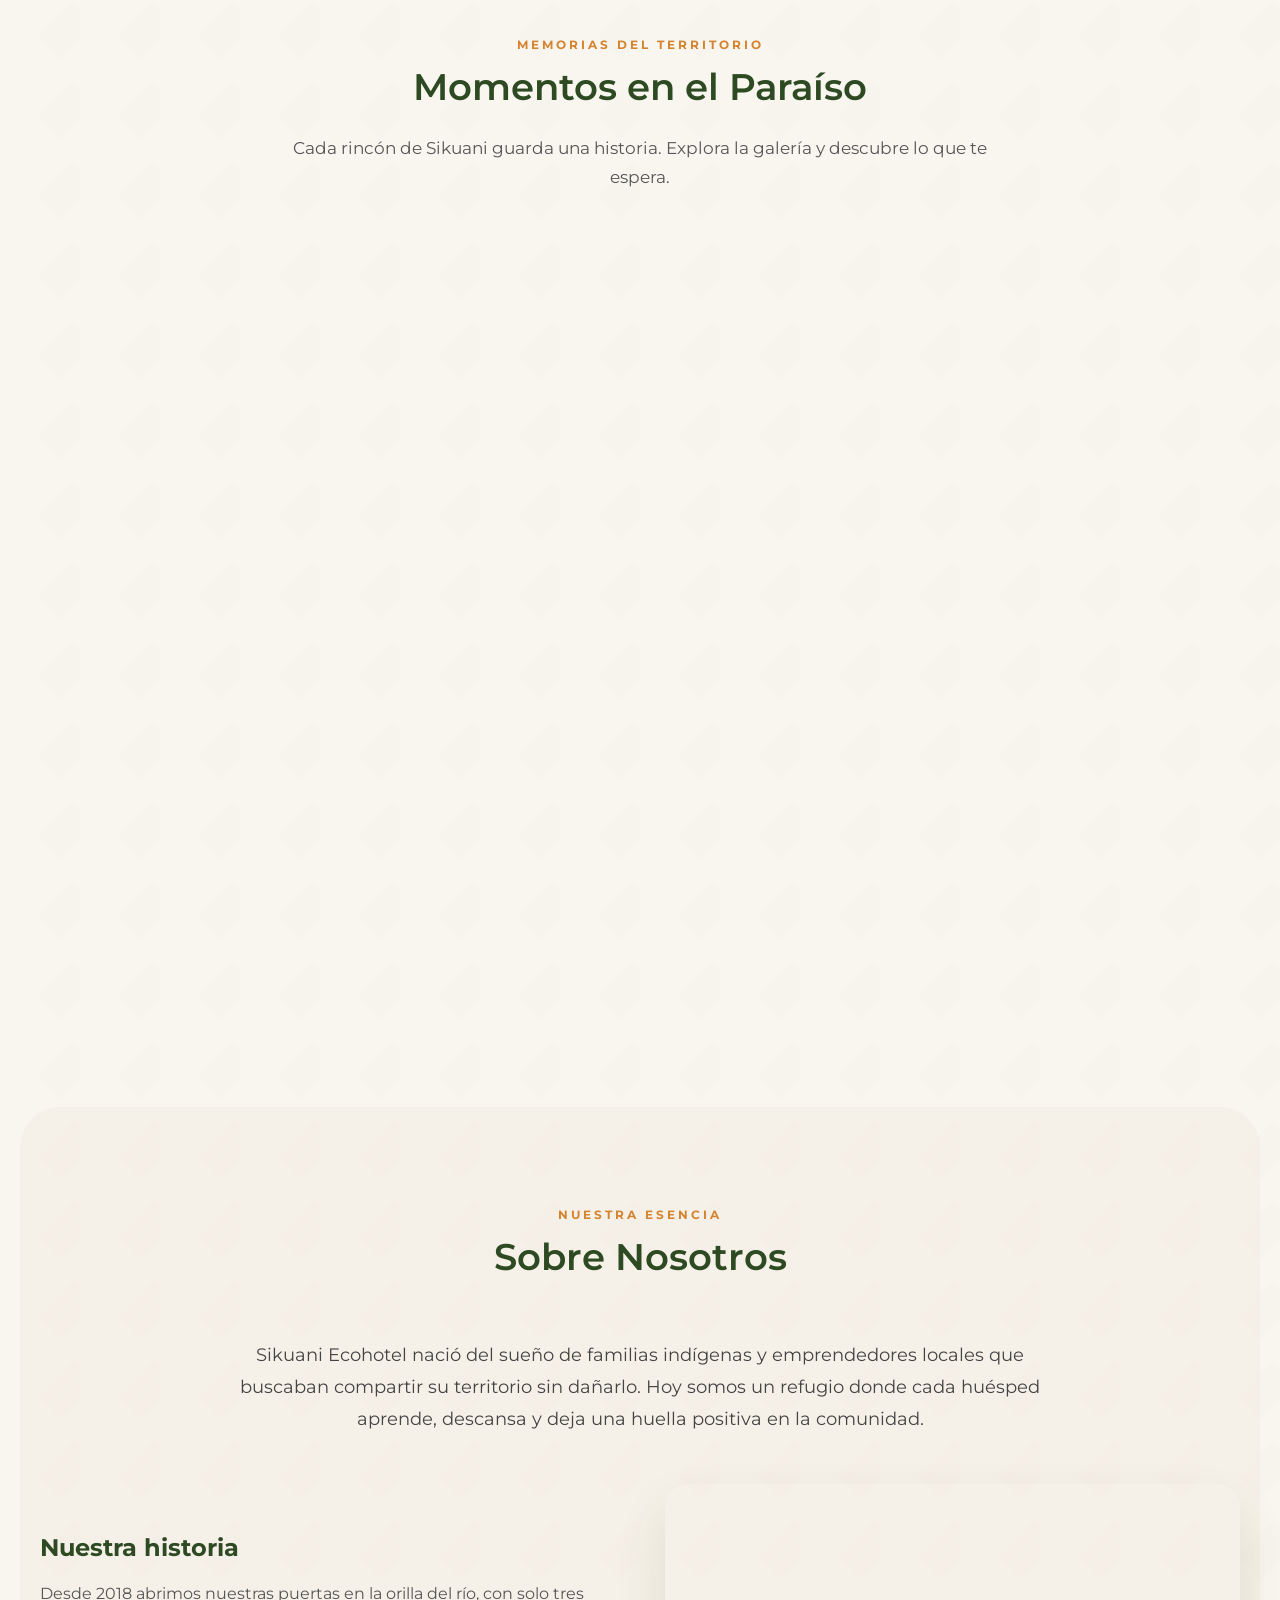
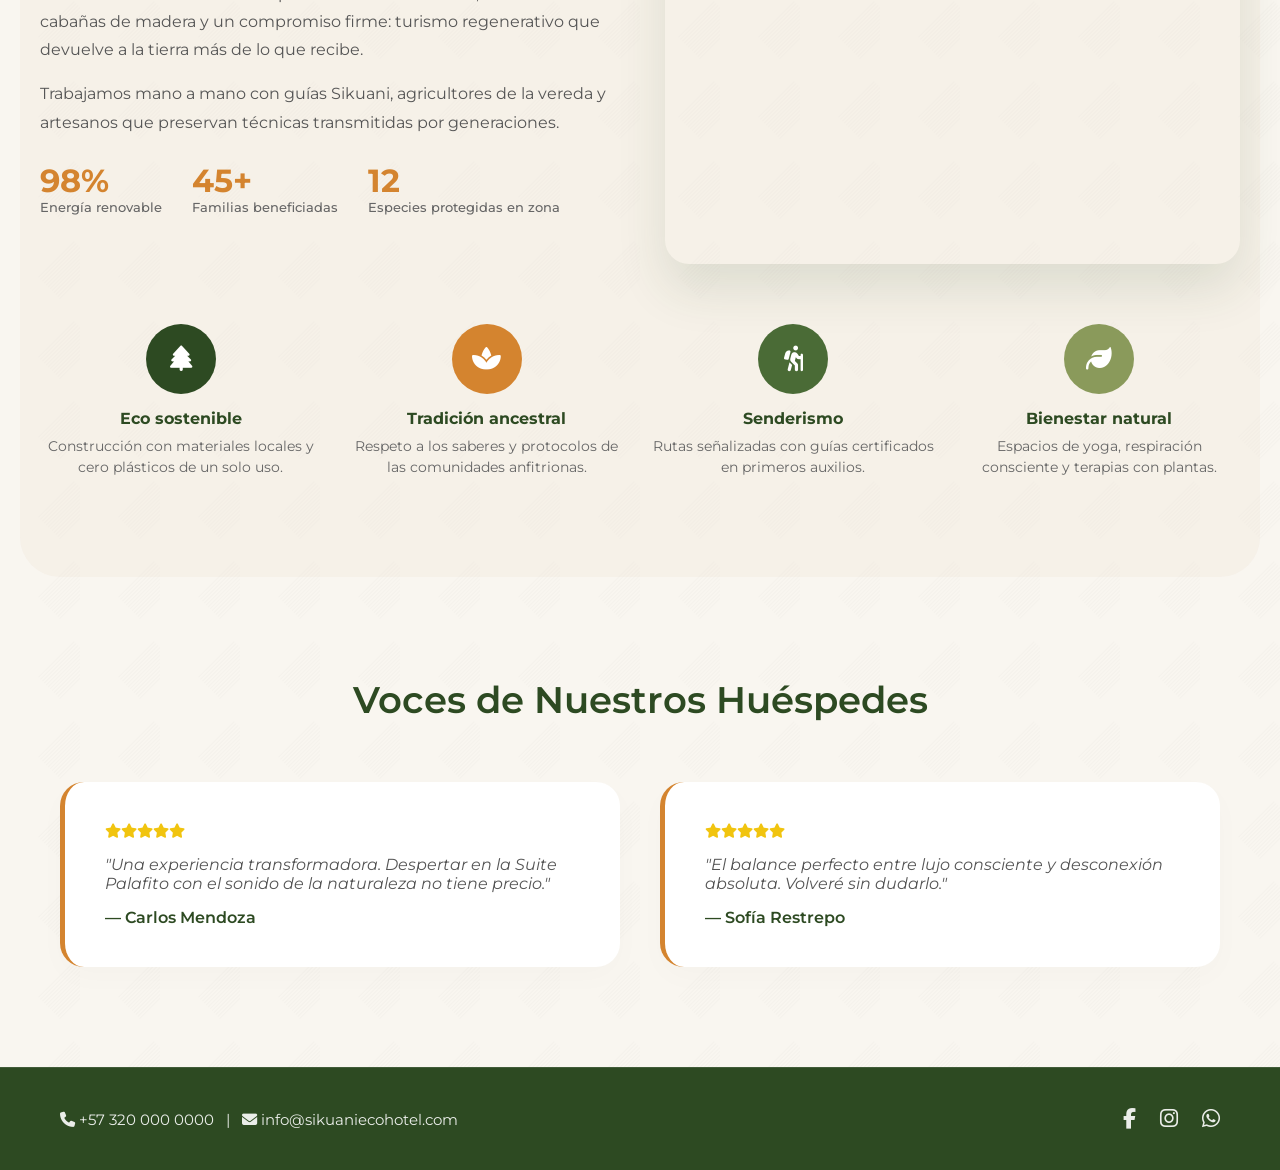
==== commit ac3db795: "Tercer commit" ====
--- a/Index.html
+++ b/Index.html
@@ -8,12 +8,18 @@
 
     <meta name="viewport" content="width=device-width, initial-scale=1.0">
 
-    <title>Sikuani Ecohotel | Conecta - Respira - Vive</title>
-
-    <link href="https://fonts.cdnfonts.com/css/babel-sans" rel="stylesheet">
+    <title>Sikuani Ecohotel | Conecta · Respira · Vive</title>
 
     
 
+    <link rel="preconnect" href="https://fonts.googleapis.com">
+
+    <link rel="preconnect" href="https://fonts.gstatic.com" crossorigin>
+
+    <link href="https://fonts.googleapis.com/css2?family=Great+Vibes&family=Montserrat:wght@300;400;500;600;700&display=swap" rel="stylesheet">
+
+    
+
     <link rel="stylesheet" href="https://cdnjs.cloudflare.com/ajax/libs/font-awesome/6.4.0/css/all.min.css">
 
     
@@ -30,7 +36,9 @@
 
         <a href="#inicio" class="logo-container">
 
-            <img src="logo-sikuani.svg" alt="Sikuani Ecohotel" class="logo-img" width="720" height="auto">
+            <div class="logo">Sikuani</div>
+
+            <div class="logo-sub">Ecohotel</div>
 
         </a>
 
@@ -60,7 +68,7 @@
 
         <header class="hero" id="inicio">
 
-            <h1 class="slogan">Conecta - Respira - Vive</h1>
+            <h1 class="slogan">Conecta · Respira · Vive</h1>
 
             <p class="hero-desc">Ecohotel en la Amazonía colombiana. Descansa entre ríos, selva y tradición Sikuani.</p>
 
@@ -70,7 +78,7 @@
 
             <svg class="hero-curve" xmlns="http://www.w3.org/2000/svg" viewBox="0 0 1440 120">
 
-                <path fill="#ffffff" d="M0,64L80,74.7C160,85,320,107,480,101.3C640,96,800,64,960,48C1120,32,1280,32,1360,32L1440,32L1440,120L1360,120C1280,120,1120,120,960,120C800,120,640,120,480,120C320,120,160,120,80,120L0,120Z"></path>
+                <path fill="#f9f6f0" d="M0,64L80,74.7C160,85,320,107,480,101.3C640,96,800,64,960,48C1120,32,1280,32,1360,32L1440,32L1440,120L1360,120C1280,120,1120,120,960,120C800,120,640,120,480,120C320,120,160,120,80,120L0,120Z"></path>
 
             </svg>
 
@@ -492,8 +500,7 @@
 
                 <i class="fa-solid fa-phone"></i> +57 320 000 0000 &nbsp; | &nbsp; 
 
-                <i class="fa-solid fa-envelope"></i> <a href="mailto:sikuani@ecohotel.com">sikuani@ecohotel.com</a> &nbsp; | &nbsp;
-                <i class="fa-solid fa-globe"></i> <a href="https://www.sikuaniecohotel.com" target="_blank" rel="noopener">www.sikuaniecohotel.com</a>
+                <i class="fa-solid fa-envelope"></i> info@sikuaniecohotel.com
 
             </div>
 
--- a/Styles.css
+++ b/Styles.css
@@ -1,102 +1,35 @@
-/* --- CONFIGURACIÓN E IDENTIDAD DE MARCA (manual SIKUANI.pdf) --- */
+/* --- CONFIGURACIÓN E IDENTIDAD DE MARCA --- */
 :root {
-  --verde-marca: #2c7632;
-  --coral-marca: #f3955c;
-  --naranja-marca: #f5662d;
-  --verde-oscuro: #2c7632;
-  --verde-claro: #5cad62;
-  --naranja-tierra: #f5662d;
-  --crema-fondo: #f8fbf6;
-  --crema-oscuro: #fde9dc;
-  --texto-oscuro: #1f3d22;
-  --fuente-texto: 'Babel Sans', 'BabelSans', Tahoma, sans-serif;
-  --fuente-acento: Tahoma, Geneva, Verdana, sans-serif;
-  --logo-altura: clamp(200px, 26vmin, 320px);
-  --logo-altura-scroll: clamp(130px, 16vmin, 185px);
+  --verde-oscuro: #2d4a22;
+  --verde-claro: #8a9a5b;
+  --naranja-tierra: #d4842f;
+  --crema-fondo: #f9f6f0;
+  --crema-oscuro: #eaddcd;
+  --texto-oscuro: #2c3e26;
+  --fuente-texto: 'Montserrat', sans-serif;
+  --fuente-logo: 'Great Vibes', cursive;
 }
 
 * { margin: 0; padding: 0; box-sizing: border-box; }
 
 body {
   font-family: var(--fuente-texto);
-  font-size: 17px;
   background-color: var(--crema-fondo);
   color: var(--texto-oscuro);
   overflow-x: hidden;
-  background-image:
-    radial-gradient(ellipse 90% 55% at 0% 0%, rgba(44, 118, 50, 0.11), transparent 55%),
-    radial-gradient(ellipse 70% 45% at 100% 10%, rgba(243, 149, 92, 0.14), transparent 50%),
-    radial-gradient(ellipse 80% 50% at 50% 100%, rgba(245, 102, 45, 0.07), transparent 55%),
-    url('data:image/svg+xml;utf8,<svg width="80" height="80" viewBox="0 0 60 60" xmlns="http://www.w3.org/2000/svg"><path d="M54.627 0l.83.83-26.9 26.9.613.612 26.9-26.9.83.83-26.9 26.9.612.613 26.9-26.9.83.83-26.9 26.9.613.612 26.9-26.9.83.83-26.9 26.9.612.613 26.9-26.9.83.83-26.9 26.9.613.612 26.9-26.9.83.83-26.9 26.9.612.613 26.9-26.9.83.83-26.9 26.9.613.612 26.9-26.9.83.83-26.9 26.9.612.613 26.9-26.9.83.83-26.9 26.9.613.612 26.9-26.9.83.83-26.9 26.9.612.613 26.9-26.9.83.83-26.9 26.9.613.612 26.9-26.9.83.83-26.9 26.9.612.613 26.9-26.9.83.83z" fill="%232c7632" fill-opacity="0.04" fill-rule="evenodd"/></svg>');
-  background-attachment: fixed;
+  /* Detalle natural premium: Patrón de hojas abstractas */
+  background-image: url('data:image/svg+xml;utf8,<svg width="80" height="80" viewBox="0 0 60 60" xmlns="http://www.w3.org/2000/svg"><path d="M54.627 0l.83.83-26.9 26.9.613.612 26.9-26.9.83.83-26.9 26.9.612.613 26.9-26.9.83.83-26.9 26.9.613.612 26.9-26.9.83.83-26.9 26.9.612.613 26.9-26.9.83.83-26.9 26.9.613.612 26.9-26.9.83.83-26.9 26.9.612.613 26.9-26.9.83.83-26.9 26.9.613.612 26.9-26.9.83.83-26.9 26.9.612.613 26.9-26.9.83.83-26.9 26.9.613.612 26.9-26.9.83.83-26.9 26.9.612.613 26.9-26.9.83.83-26.9 26.9.613.612 26.9-26.9.83.83-26.9 26.9.612.613 26.9-26.9.83.83z" fill="%232d4a22" fill-opacity="0.02" fill-rule="evenodd"/></svg>');
 }
 
 html { scroll-behavior: smooth; }
-
-@keyframes fadeUp {
-  from { opacity: 0; transform: translateY(42px); }
-  to { opacity: 1; transform: translateY(0); }
-}
-
-@keyframes heroFadeIn {
-  from { opacity: 0; transform: translateY(28px); }
-  to { opacity: 1; transform: translateY(0); }
-}
 
 /* --- EFECTOS DE SCROLL DINÁMICOS --- */
 .oculto {
   opacity: 0;
-  transform: translateY(55px);
-  transition: opacity 1s cubic-bezier(0.215, 0.610, 0.355, 1),
-              transform 1s cubic-bezier(0.215, 0.610, 0.355, 1);
-}
-.oculto.visible {
-  opacity: 1;
-  transform: translateY(0);
-}
-
-.oculto.visible .grid-3 > *,
-.oculto.visible .rooms-grid > *,
-.oculto.visible .experiencias-extra > *,
-.oculto.visible .gallery-grid > *,
-.oculto.visible .about-grid > *,
-.oculto.visible .testimonials-grid > *,
-.oculto.visible .about-split > *,
-.oculto.visible .cta-banner {
-  animation: fadeUp 0.85s cubic-bezier(0.215, 0.610, 0.355, 1) both;
-}
-.oculto.visible .grid-3 > *:nth-child(1),
-.oculto.visible .rooms-grid > *:nth-child(1),
-.oculto.visible .experiencias-extra > *:nth-child(1),
-.oculto.visible .gallery-grid > *:nth-child(1),
-.oculto.visible .about-grid > *:nth-child(1),
-.oculto.visible .testimonials-grid > *:nth-child(1) { animation-delay: 0.08s; }
-.oculto.visible .grid-3 > *:nth-child(2),
-.oculto.visible .rooms-grid > *:nth-child(2),
-.oculto.visible .experiencias-extra > *:nth-child(2),
-.oculto.visible .gallery-grid > *:nth-child(2),
-.oculto.visible .about-grid > *:nth-child(2),
-.oculto.visible .testimonials-grid > *:nth-child(2) { animation-delay: 0.18s; }
-.oculto.visible .grid-3 > *:nth-child(3),
-.oculto.visible .rooms-grid > *:nth-child(3),
-.oculto.visible .experiencias-extra > *:nth-child(3),
-.oculto.visible .gallery-grid > *:nth-child(3),
-.oculto.visible .about-grid > *:nth-child(3) { animation-delay: 0.28s; }
-.oculto.visible .experiencias-extra > *:nth-child(4),
-.oculto.visible .gallery-grid > *:nth-child(4),
-.oculto.visible .about-grid > *:nth-child(4) { animation-delay: 0.38s; }
-.oculto.visible .gallery-grid > *:nth-child(5) { animation-delay: 0.48s; }
-.oculto.visible .gallery-grid > *:nth-child(6) { animation-delay: 0.58s; }
-.oculto.visible .about-split > *:nth-child(2) { animation-delay: 0.22s; }
-.oculto.visible .cta-banner { animation-delay: 0.35s; }
-
-.anim-card {
-  opacity: 0;
-  transform: translateY(36px);
-  transition: opacity 0.75s cubic-bezier(0.215, 0.610, 0.355, 1),
-              transform 0.75s cubic-bezier(0.215, 0.610, 0.355, 1);
-}
-.anim-card.visible {
+  transform: translateY(50px);
+  transition: all 1s cubic-bezier(0.215, 0.610, 0.355, 1);
+}
+.visible {
   opacity: 1;
   transform: translateY(0);
 }
@@ -104,137 +37,74 @@
 /* --- MENÚ HEADER --- */
 nav {
   position: fixed; top: 0; width: 100%;
-  display: flex;
-  flex-wrap: wrap;
-  justify-content: center;
-  align-items: center;
-  gap: 10px 28px;
-  padding: 8px 32px 12px;
-  background: transparent;
-  z-index: 999;
+  display: flex; justify-content: space-between; align-items: center;
+  padding: 25px 60px; background: transparent; z-index: 999;
   transition: all 0.5s cubic-bezier(0.075, 0.82, 0.165, 1);
 }
 nav.scrolled {
-  background: rgba(255, 255, 255, 0.97);
-  box-shadow: 0 10px 30px rgba(44, 118, 50, 0.08);
-  padding: 8px 32px;
-  flex-wrap: nowrap;
-  justify-content: space-between;
-}
-.logo-container {
-  display: flex;
-  align-items: center;
-  justify-content: center;
-  text-decoration: none;
-  flex: 1 1 100%;
-  order: -1;
-  line-height: 0;
-}
-nav.scrolled .logo-container {
-  flex: 0 1 auto;
-  order: 0;
-  justify-content: flex-start;
-}
-.logo-img {
-  height: var(--logo-altura);
-  width: auto;
-  min-width: 280px;
-  max-width: min(720px, 94vw);
-  display: block;
-  object-fit: contain;
-}
-nav.scrolled .logo-img {
-  height: var(--logo-altura-scroll);
-  min-width: 0;
-  max-width: min(480px, 58vw);
-}
-
-.menu-links {
-  display: flex;
-  align-items: center;
-  flex-wrap: wrap;
-  justify-content: center;
-  gap: 8px 28px;
-  flex: 1 1 auto;
-}
-nav.scrolled .menu-links {
-  flex: 1 1 auto;
-  justify-content: center;
-}
+  background: rgba(249, 246, 240, 0.96);
+  box-shadow: 0 10px 30px rgba(45, 74, 34, 0.05);
+  padding: 12px 60px;
+}
+.logo-container { text-align: center; line-height: 0.7; text-decoration: none; }
+.logo { font-family: var(--fuente-logo); font-size: 3.2rem; color: var(--verde-oscuro); }
+.logo-sub { font-size: 0.65rem; letter-spacing: 4px; color: var(--naranja-tierra); text-transform: uppercase; font-weight: 700; }
+
 .menu-links a {
-  text-decoration: none;
-  color: var(--verde-oscuro);
-  font-weight: 600;
-  font-size: 1.12rem;
-  letter-spacing: 0.02em;
-  transition: color 0.3s;
+  margin: 0 20px; text-decoration: none; color: var(--verde-oscuro);
+  font-weight: 500; font-size: 0.95rem; transition: color 0.3s;
   position: relative;
 }
-nav:not(.scrolled) .menu-links a {
-  color: #fff;
-  text-shadow: 0 2px 12px rgba(0, 0, 0, 0.35);
-}
-nav:not(.scrolled) .menu-links a:hover { color: var(--coral-marca); }
 .menu-links a::after {
   content: ''; position: absolute; width: 0; height: 2px; bottom: -5px; left: 0;
-  background-color: var(--naranja-marca); transition: width 0.3s;
+  background-color: var(--naranja-tierra); transition: width 0.3s;
 }
 .menu-links a:hover::after { width: 100%; }
-.menu-links a:hover { color: var(--naranja-marca); }
+.menu-links a:hover { color: var(--naranja-tierra); }
 
 .btn-reservar {
-  background: var(--naranja-marca); color: white; border: none;
-  padding: 15px 34px; border-radius: 50px; font-weight: 600; cursor: pointer;
-  box-shadow: 0 6px 15px rgba(245, 102, 45, 0.35); transition: all 0.3s;
-  text-decoration: none; display: inline-block; font-size: 1.05rem;
-  white-space: nowrap;
-}
-.btn-reservar:hover { transform: translateY(-2px); background: #e05a28; color: white; }
+  background: var(--naranja-tierra); color: white; border: none;
+  padding: 12px 28px; border-radius: 50px; font-weight: 700; cursor: pointer;
+  box-shadow: 0 6px 15px rgba(212, 132, 47, 0.3); transition: all 0.3s;
+  text-decoration: none; display: inline-block; font-size: 0.9rem;
+}
+.btn-reservar:hover { transform: translateY(-2px); background: #b56c22; color: white; }
 
 /* --- HERO SECTION --- */
 .hero {
   height: 100vh;
-  background: linear-gradient(rgba(44, 118, 50, 0.4), rgba(44, 118, 50, 0.62)), url('https://images.unsplash.com/photo-1596394516093-501ba68a0ba6?auto=format&fit=crop&w=1920&q=80') center/cover;
+  background: linear-gradient(rgba(45, 74, 34, 0.35), rgba(45, 74, 34, 0.55)), url('https://images.unsplash.com/photo-1596394516093-501ba68a0ba6?auto=format&fit=crop&w=1920&q=80') center/cover;
   display: flex; flex-direction: column; justify-content: center; align-items: center;
   position: relative; text-align: center; padding: 0 20px;
 }
-.hero .slogan,
-.hero .hero-desc,
-.hero .btn-hero {
-  opacity: 0;
-  animation: heroFadeIn 1s cubic-bezier(0.215, 0.610, 0.355, 1) forwards;
-}
-.hero .hero-desc { animation-delay: 0.2s; }
-.hero .btn-hero { animation-delay: 0.4s; }
-
 .slogan {
-  font-size: clamp(2.6rem, 7vw, 4.8rem); color: white; font-weight: 600;
-  letter-spacing: 0.02em; text-shadow: 0 4px 15px rgba(0,0,0,0.25); margin-bottom: 24px;
+  font-size: 4.5rem; color: white; font-weight: 300;
+  text-shadow: 0 4px 15px rgba(0,0,0,0.25); margin-bottom: 30px;
 }
 .btn-hero {
   background: transparent; color: white; border: 2px solid white;
-  padding: 16px 40px; border-radius: 50px; font-weight: 600; font-size: 1.1rem;
+  padding: 14px 35px; border-radius: 50px; font-weight: 600; font-size: 1rem;
   cursor: pointer; transition: all 0.4s; backdrop-filter: blur(5px);
 }
 .btn-hero:hover { background: white; color: var(--verde-oscuro); transform: scale(1.05); }
 .hero-curve { position: absolute; bottom: -2px; left: 0; width: 100%; }
 
 /* --- MAQUETACIÓN GENERAL Y CONTENEDORES --- */
-.container { max-width: 1240px; margin: 0 auto; padding: 72px 24px; }
+.container { max-width: 1200px; margin: 0 auto; padding: 100px 20px; }
 .section-title {
-  text-align: center; color: var(--verde-oscuro); font-size: clamp(2rem, 4vw, 2.75rem);
-  margin-bottom: 44px; font-weight: 600;
+  text-align: center; color: var(--verde-oscuro); font-size: 2.3rem;
+  margin-bottom: 60px; font-weight: 600;
 }
 
 /* --- SECCIÓN: EXPERIENCIAS --- */
 .grid-3 { display: grid; grid-template-columns: repeat(3, 1fr); gap: 40px; }
 .icon-card {
   background: white; padding: 50px 30px; border-radius: 140px 140px 30px 30px;
-  box-shadow: 0 15px 35px rgba(44, 118, 50, 0.06); border: 1px solid var(--crema-oscuro);
+  box-shadow: 0 15px 35px rgba(45, 74, 34, 0.03); border: 1px solid var(--crema-oscuro);
   transition: all 0.4s ease;
 }
-.icon-card.destacado { background: #f0f8f1; border-color: var(--verde-claro); }
-.icon-card:hover { transform: translateY(-12px); box-shadow: 0 25px 45px rgba(44, 118, 50, 0.1); }
+.icon-card.destacado { background: #f3f6ee; border-color: var(--verde-claro); }
+.icon-card:hover { transform: translateY(-12px); box-shadow: 0 25px 45px rgba(45, 74, 34, 0.08); }
 .icon-circle {
   width: 80px; height: 80px; background: var(--naranja-tierra); border-radius: 50%;
   display: flex; justify-content: center; align-items: center; margin: 0 auto 25px;
@@ -283,8 +153,8 @@
   color: white; border-radius: 50%; display: flex; align-items: center; justify-content: center;
   font-size: 1.6rem; transition: 0.4s;
 }
-.about-item:nth-child(2) .about-icon { background: var(--coral-marca); }
-.about-item:nth-child(3) .about-icon { background: var(--verde-marca); }
+.about-item:nth-child(2) .about-icon { background: var(--naranja-tierra); }
+.about-item:nth-child(3) .about-icon { background: #4a6b36; }
 .about-item:nth-child(4) .about-icon { background: var(--verde-claro); }
 .about-item:hover .about-icon { transform: translateY(-5px) rotate(8deg); }
 .about-item p { font-weight: 600; font-size: 1rem; color: var(--verde-oscuro); }
@@ -293,7 +163,7 @@
 .testimonials-grid { display: grid; grid-template-columns: 1fr 1fr; gap: 40px; }
 .testimonial-card {
   background: white; padding: 40px; border-radius: 24px; box-shadow: 0 10px 30px rgba(0,0,0,0.02);
-  border-left: 5px solid var(--coral-marca);
+  border-left: 5px solid var(--naranja-tierra);
 }
 .stars { color: #f1c40f; margin-bottom: 15px; font-size: 0.9rem; }
 .testimonial-card p { font-style: italic; color: #555; margin-bottom: 15px; font-size: 1rem; }
@@ -305,10 +175,8 @@
   padding: 40px 60px; display: flex; justify-content: space-between; align-items: center;
   font-size: 0.95rem; border-top: 1px solid rgba(255,255,255,0.1);
 }
-footer a { color: rgba(255,255,255,0.95); text-decoration: none; transition: color 0.2s; }
-footer a:hover { color: var(--coral-marca); }
 .footer-social i { margin-left: 20px; font-size: 1.3rem; cursor: pointer; transition: 0.3s; }
-.footer-social i:hover { color: var(--coral-marca); }
+.footer-social i:hover { color: var(--naranja-tierra); }
 
 /* --- PANTALLA EXCLUSIVA DE RESERVAS (Modo SPA) --- */
 .booking-screen {
@@ -325,7 +193,7 @@
 }
 .booking-container {
   background: white; width: 100%; max-width: 600px; padding: 50px;
-  border-radius: 30px; box-shadow: 0 30px 70px rgba(44, 118, 50, 0.1);
+  border-radius: 30px; box-shadow: 0 30px 70px rgba(45, 74, 34, 0.1);
   position: relative;
 }
 .btn-close-booking {
@@ -333,7 +201,7 @@
   border: none; color: #777; font-family: var(--fuente-texto); font-weight: 500;
   font-size: 0.9rem; cursor: pointer; transition: color 0.2s;
 }
-.btn-close-booking:hover { color: var(--naranja-marca); }
+.btn-close-booking:hover { color: var(--naranja-tierra); }
 
 .booking-title { text-align: center; font-size: 2.2rem; color: var(--verde-oscuro); margin-bottom: 10px; }
 .booking-form { display: flex; flex-direction: column; gap: 20px; }
@@ -343,34 +211,33 @@
   padding: 14px; border: 1.5px solid #ddd; border-radius: 12px;
   font-family: var(--fuente-texto); font-size: 1rem; color: #333; outline: none; transition: 0.3s;
 }
-.form-group input:focus, .form-group select:focus { border-color: var(--naranja-marca); box-shadow: 0 0 0 3px rgba(245,102,45,0.15); }
+.form-group input:focus, .form-group select:focus { border-color: var(--naranja-tierra); box-shadow: 0 0 0 3px rgba(212,132,47,0.1); }
 .form-row { display: grid; grid-template-columns: 1fr 1fr; gap: 20px; }
 
 .btn-confirm-booking {
   background: var(--verde-oscuro); color: white; border: none; padding: 16px;
   border-radius: 14px; font-size: 1.1rem; font-weight: 700; cursor: pointer;
-  box-shadow: 0 10px 25px rgba(44, 118, 50, 0.2); transition: all 0.3s; margin-top: 10px;
-}
-.btn-confirm-booking:hover { background: var(--naranja-marca); transform: translateY(-2px); box-shadow: 0 10px 25px rgba(245,102,45,0.35); }
+  box-shadow: 0 10px 25px rgba(45, 74, 34, 0.2); transition: all 0.3s; margin-top: 10px;
+}
+.btn-confirm-booking:hover { background: var(--naranja-tierra); transform: translateY(-2px); box-shadow: 0 10px 25px rgba(212,132,47,0.3); }
 
 /* --- HERO EXTRA --- */
 .hero-desc {
-  color: rgba(255,255,255,0.95); font-size: 1.28rem; max-width: 620px;
-  margin-bottom: 32px; line-height: 1.7; font-weight: 400;
+  color: rgba(255,255,255,0.92); font-size: 1.15rem; max-width: 560px;
+  margin-bottom: 28px; line-height: 1.7; font-weight: 400;
 }
 .btn-hero { text-decoration: none; display: inline-block; }
 
 /* --- SECCIONES: TIPOGRAFÍA Y VARIANTES --- */
 .section-eyebrow {
-  text-align: center; text-transform: uppercase; letter-spacing: 0.28em;
-  font-family: var(--fuente-acento); font-size: 0.85rem; font-weight: 400;
-  color: var(--coral-marca); margin-bottom: 14px;
+  text-align: center; text-transform: uppercase; letter-spacing: 3px;
+  font-size: 0.75rem; font-weight: 700; color: var(--naranja-tierra); margin-bottom: 12px;
 }
 .section-intro {
-  text-align: center; max-width: 760px; margin: -28px auto 48px;
-  color: #444; line-height: 1.75; font-size: 1.15rem;
-}
-.section-alt { background: rgba(243, 149, 92, 0.1); border-radius: 40px; margin: 0 20px; max-width: calc(1200px + 40px); }
+  text-align: center; max-width: 720px; margin: -35px auto 55px;
+  color: #555; line-height: 1.75; font-size: 1.05rem;
+}
+.section-alt { background: rgba(234, 221, 205, 0.25); border-radius: 40px; margin: 0 20px; max-width: calc(1200px + 40px); }
 
 /* --- EXPERIENCIAS EXTRA --- */
 .experiencias-extra {
@@ -380,14 +247,14 @@
   background: white; padding: 28px 22px; border-radius: 20px;
   border: 1px solid var(--crema-oscuro); text-align: center; transition: 0.35s;
 }
-.exp-card i { font-size: 1.6rem; color: var(--naranja-marca); margin-bottom: 14px; }
+.exp-card i { font-size: 1.6rem; color: var(--naranja-tierra); margin-bottom: 14px; }
 .exp-card h4 { color: var(--verde-oscuro); margin-bottom: 10px; font-size: 1rem; }
 .exp-card p { font-size: 0.88rem; color: #666; line-height: 1.55; }
-.exp-card:hover { transform: translateY(-6px); box-shadow: 0 15px 35px rgba(44,118,50,0.06); }
+.exp-card:hover { transform: translateY(-6px); box-shadow: 0 15px 35px rgba(45,74,34,0.06); }
 
 .cta-banner {
   margin-top: 60px; padding: 35px 45px; border-radius: 24px;
-  background: linear-gradient(135deg, var(--verde-marca), #248f2c);
+  background: linear-gradient(135deg, var(--verde-oscuro), #3d5c30);
   color: white; display: flex; justify-content: space-between; align-items: center; gap: 30px;
 }
 .cta-banner h3 { font-size: 1.35rem; margin-bottom: 8px; }
@@ -397,7 +264,7 @@
   border-radius: 50px; text-decoration: none; font-weight: 700; white-space: nowrap;
   transition: 0.3s; box-shadow: 0 8px 20px rgba(0,0,0,0.15);
 }
-.btn-cta:hover { background: #e05a28; transform: translateY(-2px); }
+.btn-cta:hover { background: #b56c22; transform: translateY(-2px); }
 
 /* --- HABITACIONES MEJORADAS --- */
 .room-body { padding: 0 24px 28px; text-align: left; }
@@ -406,7 +273,7 @@
   background: var(--crema-oscuro); color: var(--verde-oscuro); padding: 4px 12px;
   border-radius: 20px; margin: 20px 0 8px; font-weight: 700;
 }
-.room-price { font-size: 1rem; color: var(--naranja-marca); margin-bottom: 16px; font-weight: 600; }
+.room-price { font-size: 1rem; color: var(--naranja-tierra); margin-bottom: 16px; font-weight: 600; }
 .room-amenities { list-style: none; margin-bottom: 22px; }
 .room-amenities li {
   font-size: 0.88rem; color: #555; padding: 6px 0;
@@ -419,7 +286,7 @@
 .gallery-item { position: relative; overflow: hidden; }
 .gallery-caption {
   position: absolute; bottom: 0; left: 0; right: 0; padding: 20px;
-  background: linear-gradient(transparent, rgba(44,118,50,0.85));
+  background: linear-gradient(transparent, rgba(45,74,34,0.85));
   color: white; font-weight: 600; font-size: 0.9rem;
   opacity: 0; transform: translateY(10px); transition: 0.35s;
 }
@@ -439,7 +306,7 @@
   position: absolute; top: 25px; right: 30px; background: transparent; border: none;
   color: white; font-size: 2rem; cursor: pointer; transition: 0.2s;
 }
-.lightbox-close:hover { color: var(--coral-marca); }
+.lightbox-close:hover { color: var(--naranja-tierra); }
 
 /* --- NOSOTROS MEJORADO --- */
 .about-split {
@@ -450,57 +317,34 @@
 .about-story p { color: #555; line-height: 1.8; margin-bottom: 16px; font-size: 0.98rem; }
 .about-image {
   height: 380px; border-radius: 24px; background-size: cover; background-position: center;
-  box-shadow: 0 25px 50px rgba(44,118,50,0.12);
+  box-shadow: 0 25px 50px rgba(45,74,34,0.12);
 }
 .stats-row { display: flex; gap: 30px; margin-top: 28px; }
 .stat strong {
-  display: block; font-size: 2rem; color: var(--naranja-marca); line-height: 1;
+  display: block; font-size: 2rem; color: var(--naranja-tierra); line-height: 1;
 }
 .stat span { font-size: 0.8rem; color: #666; font-weight: 500; }
 .about-item h4 { color: var(--verde-oscuro); margin-bottom: 8px; font-size: 1rem; }
 .about-item p { font-size: 0.85rem; color: #666; line-height: 1.5; font-weight: 400; }
 
 /* --- PÁGINA RESERVAR --- */
-.page-reservar {
-  padding-top: 0;
-  background-image:
-    radial-gradient(ellipse 90% 55% at 0% 0%, rgba(44, 118, 50, 0.11), transparent 55%),
-    radial-gradient(ellipse 70% 45% at 100% 10%, rgba(243, 149, 92, 0.14), transparent 50%),
-    radial-gradient(ellipse 80% 50% at 50% 100%, rgba(245, 102, 45, 0.07), transparent 55%),
-    url('data:image/svg+xml;utf8,<svg width="80" height="80" viewBox="0 0 60 60" xmlns="http://www.w3.org/2000/svg"><path d="M54.627 0l.83.83-26.9 26.9.613.612 26.9-26.9.83.83-26.9 26.9.612.613 26.9-26.9.83.83-26.9 26.9.613.612 26.9-26.9.83.83-26.9 26.9.612.613 26.9-26.9.83.83-26.9 26.9.613.612 26.9-26.9.83.83-26.9 26.9.612.613 26.9-26.9.83.83-26.9 26.9.613.612 26.9-26.9.83.83-26.9 26.9.612.613 26.9-26.9.83.83-26.9 26.9.613.612 26.9-26.9.83.83-26.9 26.9.612.613 26.9-26.9.83.83-26.9 26.9.613.612 26.9-26.9.83.83-26.9 26.9.612.613 26.9-26.9.83.83z" fill="%232c7632" fill-opacity="0.04" fill-rule="evenodd"/></svg>');
-  background-attachment: fixed;
-}
-.page-reservar nav.scrolled .menu-links a { color: var(--verde-oscuro); text-shadow: none; }
-.page-reservar nav:not(.scrolled) .menu-links a {
-  color: #fff;
-  text-shadow: 0 2px 12px rgba(0, 0, 0, 0.35);
-}
-.page-reservar nav:not(.scrolled) .menu-links a:hover { color: var(--coral-marca); }
+.page-reservar { padding-top: 80px; }
 .btn-reservar-active { pointer-events: none; opacity: 0.9; }
 .reservar-hero {
-  min-height: 360px;
-  padding: calc(var(--logo-altura) + 56px) 24px 64px;
-  background: linear-gradient(rgba(44,118,50,0.5), rgba(44,118,50,0.7)),
+  min-height: 280px; padding: 120px 20px 60px;
+  background: linear-gradient(rgba(45,74,34,0.5), rgba(45,74,34,0.7)),
     url('https://images.unsplash.com/photo-1596394516093-501ba68a0ba6?auto=format&fit=crop&w=1600&q=80') center/cover;
   display: flex; align-items: center; justify-content: center; text-align: center;
 }
-.reservar-hero-content { max-width: 680px; color: white; }
-.reservar-hero-content > * {
-  opacity: 0;
-  animation: heroFadeIn 1s cubic-bezier(0.215, 0.610, 0.355, 1) forwards;
-}
-.reservar-hero-content h1 { animation-delay: 0.15s; }
-.reservar-hero-content p { animation-delay: 0.3s; }
+.reservar-hero-content { max-width: 640px; color: white; }
 .reservar-badge {
   display: inline-block; background: rgba(255,255,255,0.15); backdrop-filter: blur(8px);
-  padding: 10px 22px; border-radius: 50px; font-size: 1rem; margin-bottom: 20px;
-}
-.reservar-hero h1 { font-size: clamp(2.2rem, 5vw, 3.2rem); font-weight: 600; margin-bottom: 16px; }
-.reservar-hero p { font-size: 1.2rem; opacity: 0.95; line-height: 1.7; }
-
-.reservar-main { max-width: 1140px; margin: 0 auto; padding: 48px 24px 72px; }
-.page-reservar .booking-title { font-size: 2rem; }
-.page-reservar .booking-summary h2 { font-size: 1.45rem; }
+  padding: 8px 18px; border-radius: 50px; font-size: 0.85rem; margin-bottom: 18px;
+}
+.reservar-hero h1 { font-size: 2.8rem; font-weight: 600; margin-bottom: 14px; }
+.reservar-hero p { font-size: 1.05rem; opacity: 0.92; line-height: 1.7; }
+
+.reservar-main { max-width: 1100px; margin: 0 auto; padding: 50px 20px 80px; }
 .booking-page-grid {
   display: grid; grid-template-columns: 1fr 1.1fr; gap: 40px; align-items: start;
 }
@@ -520,26 +364,26 @@
 }
 .booking-contact-card h3 { color: var(--verde-oscuro); margin-bottom: 14px; }
 .booking-contact-card p { margin-bottom: 10px; color: #555; font-size: 0.95rem; }
-.booking-contact-card i { color: var(--naranja-marca); margin-right: 8px; }
+.booking-contact-card i { color: var(--naranja-tierra); margin-right: 8px; }
 .booking-note { font-size: 0.82rem !important; color: #888 !important; margin-top: 12px !important; }
 
 .booking-container-page {
-  max-width: none; position: static; box-shadow: 0 20px 50px rgba(44,118,50,0.08);
+  max-width: none; position: static; box-shadow: 0 20px 50px rgba(45,74,34,0.08);
 }
 .booking-subtitle {
   text-align: center; margin-bottom: 30px; color: #666; font-size: 0.95rem;
 }
 .booking-total {
   display: flex; justify-content: space-between; align-items: center;
-  padding: 18px 22px; background: #f0f8f1; border-radius: 14px; margin-top: 5px;
+  padding: 18px 22px; background: #f3f6ee; border-radius: 14px; margin-top: 5px;
 }
 .booking-total span { font-weight: 500; color: var(--verde-oscuro); }
-.booking-total strong { font-size: 1.15rem; color: var(--naranja-marca); }
+.booking-total strong { font-size: 1.15rem; color: var(--naranja-tierra); }
 .btn-volver-inicio {
   display: block; text-align: center; margin-top: 16px; color: #777;
   text-decoration: none; font-size: 0.9rem; transition: 0.2s;
 }
-.btn-volver-inicio:hover { color: var(--naranja-marca); }
+.btn-volver-inicio:hover { color: var(--naranja-tierra); }
 
 /* --- RESPONSIVE --- */
 @media (max-width: 1024px) {
@@ -550,21 +394,9 @@
   .about-image { height: 280px; }
 }
 @media (max-width: 768px) {
-  nav { padding: 14px 20px; flex-wrap: wrap; gap: 10px; }
-  nav.scrolled { padding: 12px 20px; }
-  :root {
-    --logo-altura: clamp(150px, 34vw, 220px);
-    --logo-altura-scroll: clamp(100px, 22vw, 140px);
-  }
-  nav.scrolled { flex-wrap: wrap; justify-content: center; }
-  nav.scrolled .logo-container {
-    flex: 1 1 100%;
-    justify-content: center;
-  }
-  .logo-img { min-width: 0; max-width: 96vw; }
-  nav.scrolled .logo-img { max-width: 88vw; }
+  nav { padding: 15px 25px; flex-wrap: wrap; gap: 12px; }
+  nav.scrolled { padding: 12px 25px; }
   .menu-links { display: none; }
-  .btn-reservar { padding: 12px 22px; font-size: 0.98rem; }
   .slogan { font-size: 2.5rem; }
   .grid-3, .rooms-grid, .experiencias-extra, .about-grid,
   .testimonials-grid, .gallery-grid { grid-template-columns: 1fr; }
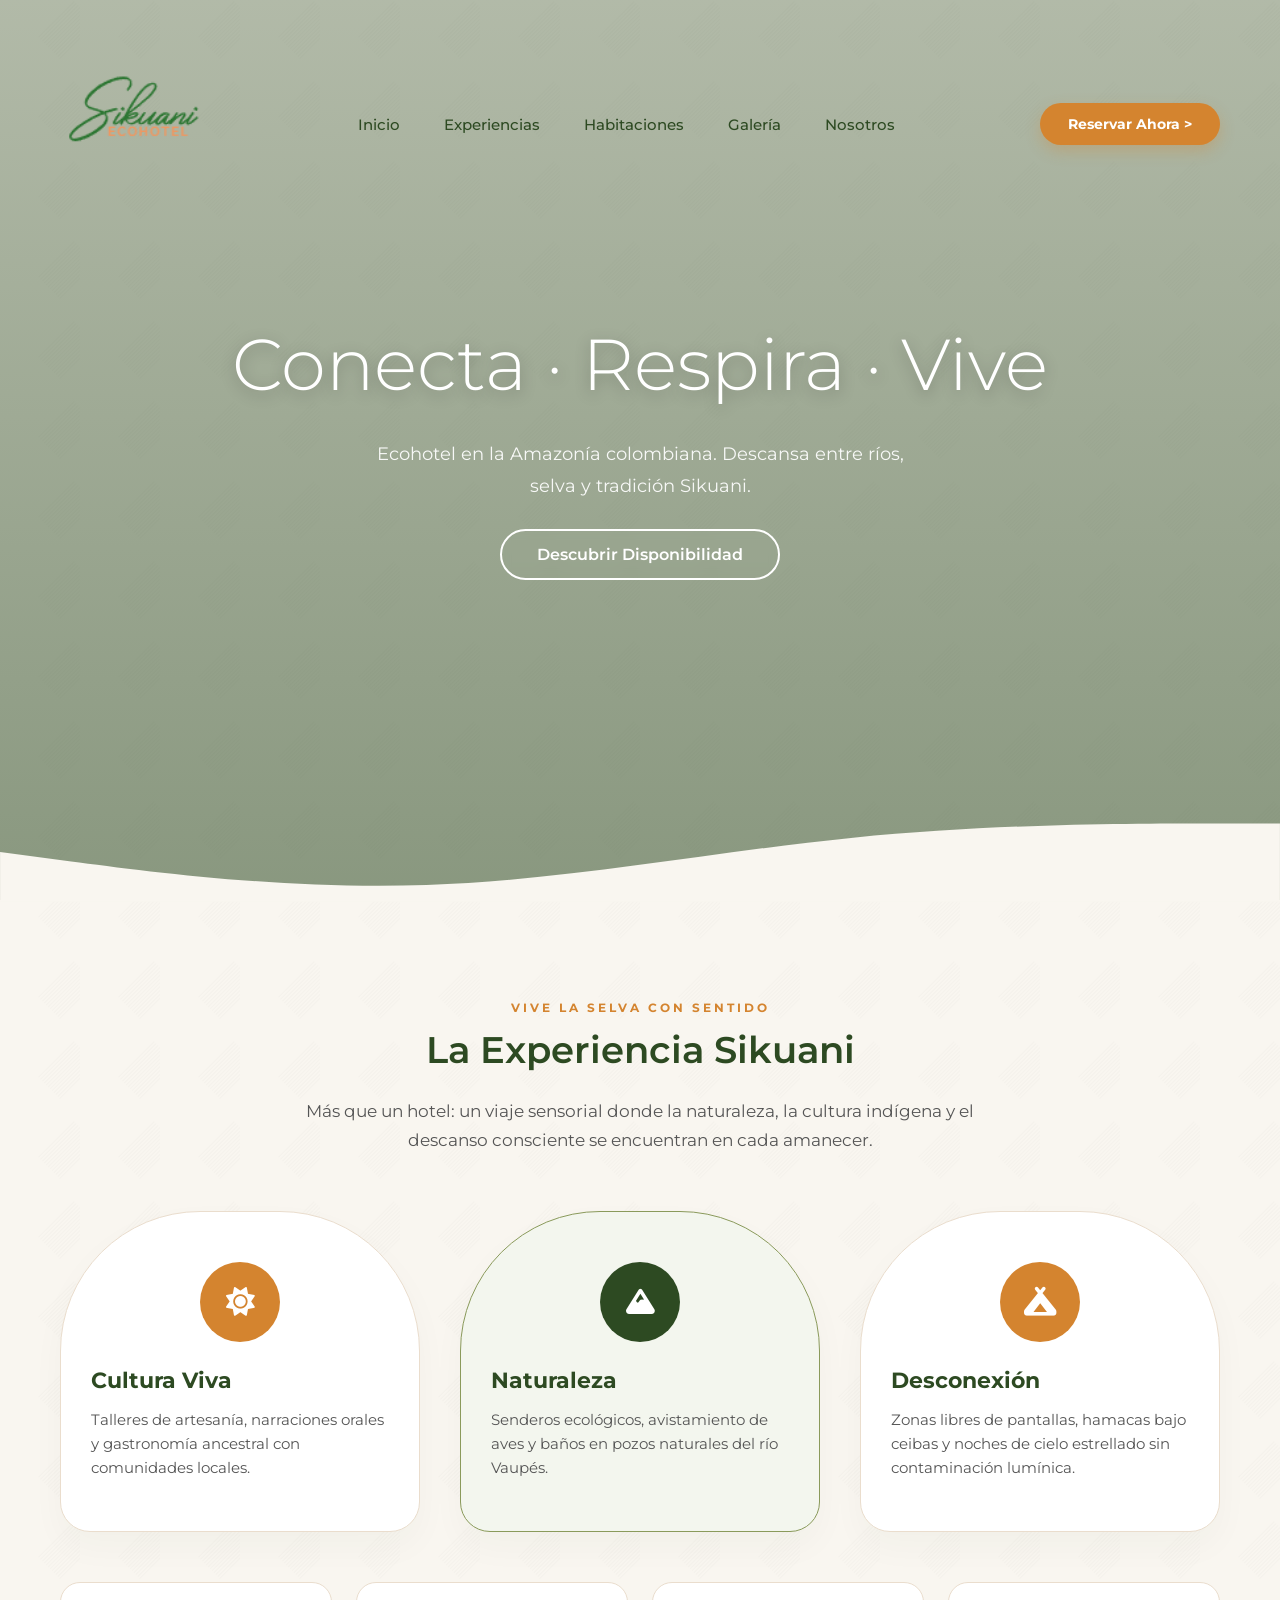
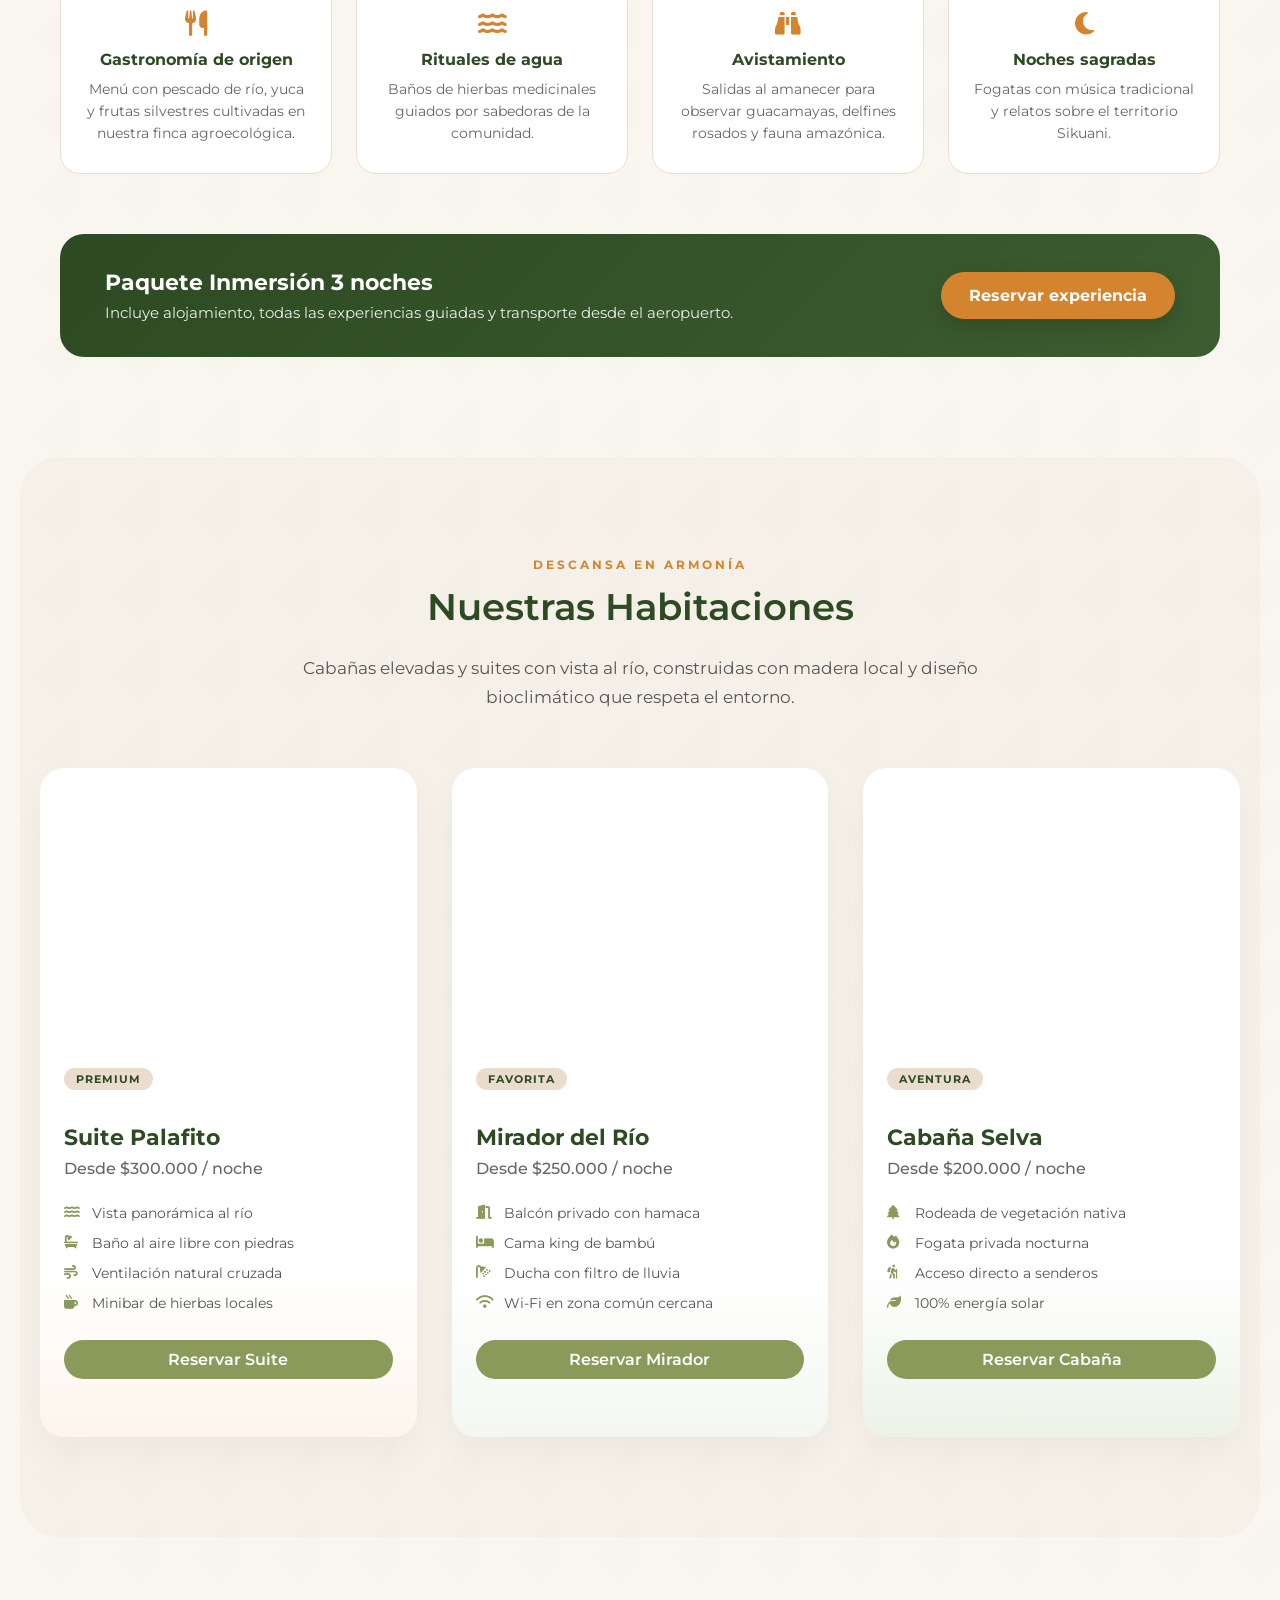
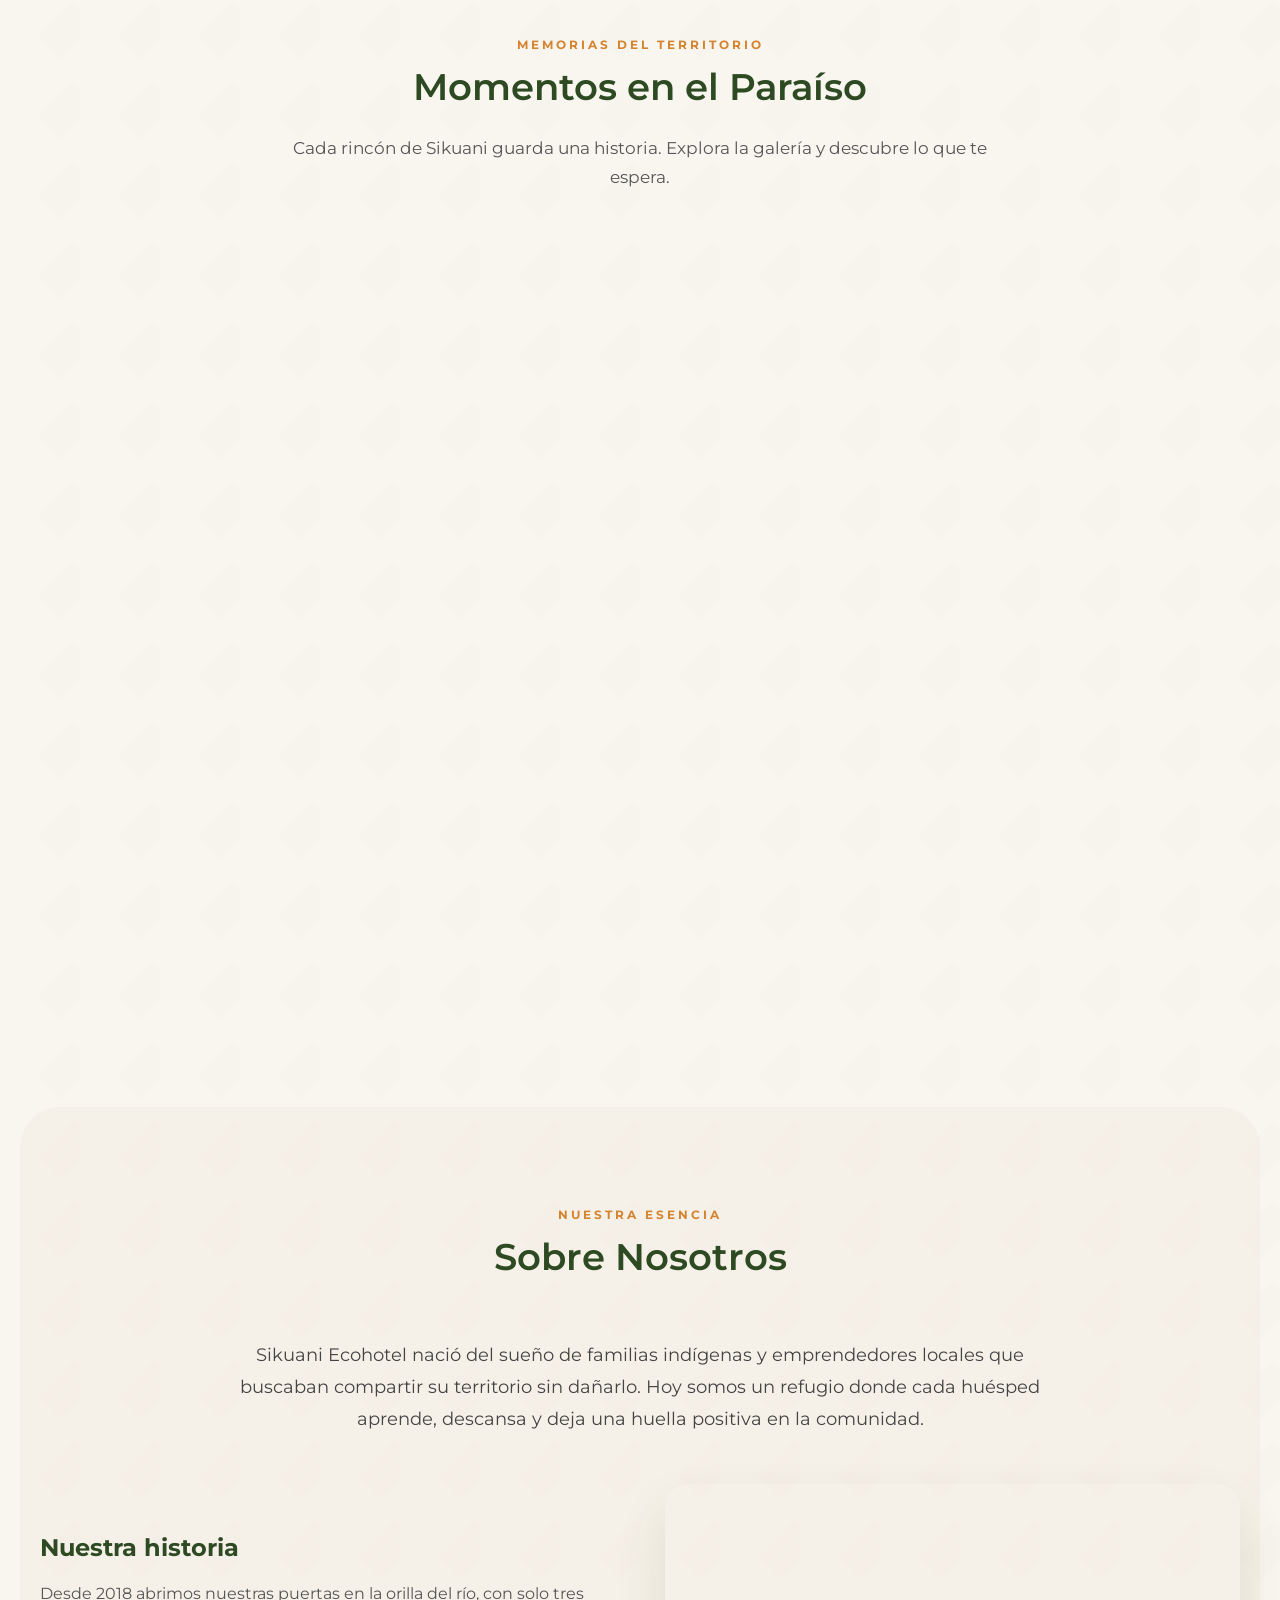
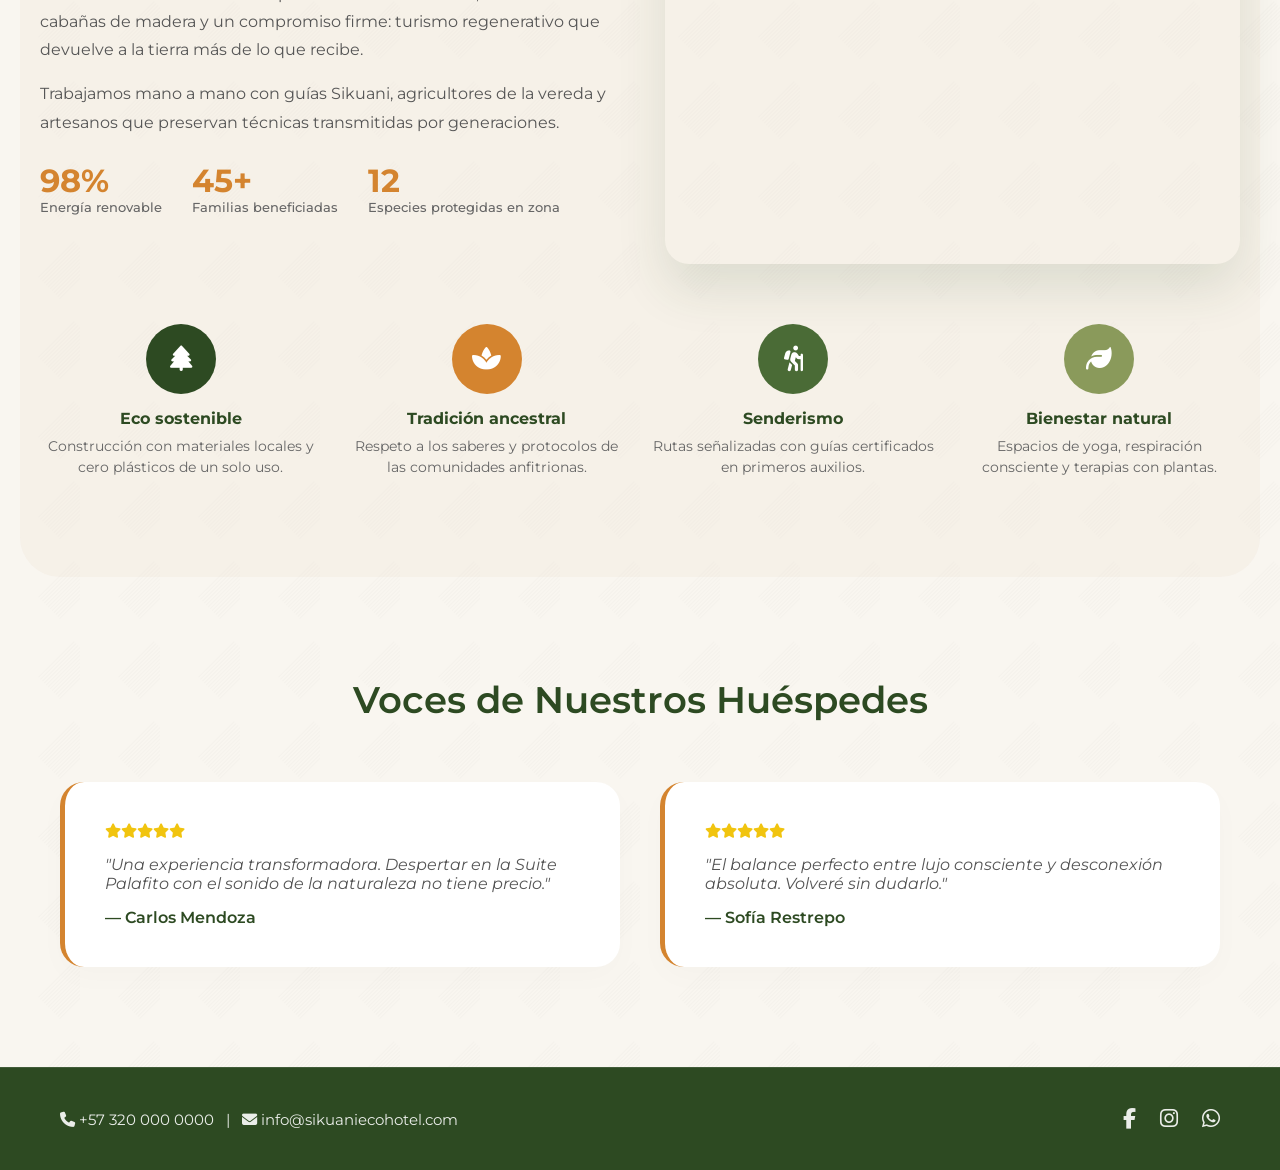
==== commit 38973eea: "Cuarto commit" ====
--- a/Index.html
+++ b/Index.html
@@ -36,9 +36,7 @@
 
         <a href="#inicio" class="logo-container">
 
-            <div class="logo">Sikuani</div>
-
-            <div class="logo-sub">Ecohotel</div>
+            <img src="logo-sikuani.png" alt="Sikuani Ecohotel" class="logo-img">
 
         </a>
 
--- a/Styles.css
+++ b/Styles.css
@@ -46,9 +46,24 @@
   box-shadow: 0 10px 30px rgba(45, 74, 34, 0.05);
   padding: 12px 60px;
 }
-.logo-container { text-align: center; line-height: 0.7; text-decoration: none; }
-.logo { font-family: var(--fuente-logo); font-size: 3.2rem; color: var(--verde-oscuro); }
-.logo-sub { font-size: 0.65rem; letter-spacing: 4px; color: var(--naranja-tierra); text-transform: uppercase; font-weight: 700; }
+.logo-container {
+  display: flex;
+  align-items: center;
+  text-decoration: none;
+  flex-shrink: 0;
+  line-height: 0;
+}
+.logo-img {
+  height: clamp(140px, 22vmin, 260px);
+  width: auto;
+  max-width: min(620px, 90vw);
+  display: block;
+  object-fit: contain;
+}
+nav.scrolled .logo-img {
+  height: clamp(95px, 14vmin, 150px);
+  max-width: min(420px, 55vw);
+}
 
 .menu-links a {
   margin: 0 20px; text-decoration: none; color: var(--verde-oscuro);
@@ -396,6 +411,8 @@
 @media (max-width: 768px) {
   nav { padding: 15px 25px; flex-wrap: wrap; gap: 12px; }
   nav.scrolled { padding: 12px 25px; }
+  .logo-img { height: clamp(110px, 28vw, 170px); max-width: 92vw; }
+  nav.scrolled .logo-img { height: clamp(85px, 22vw, 120px); }
   .menu-links { display: none; }
   .slogan { font-size: 2.5rem; }
   .grid-3, .rooms-grid, .experiencias-extra, .about-grid,
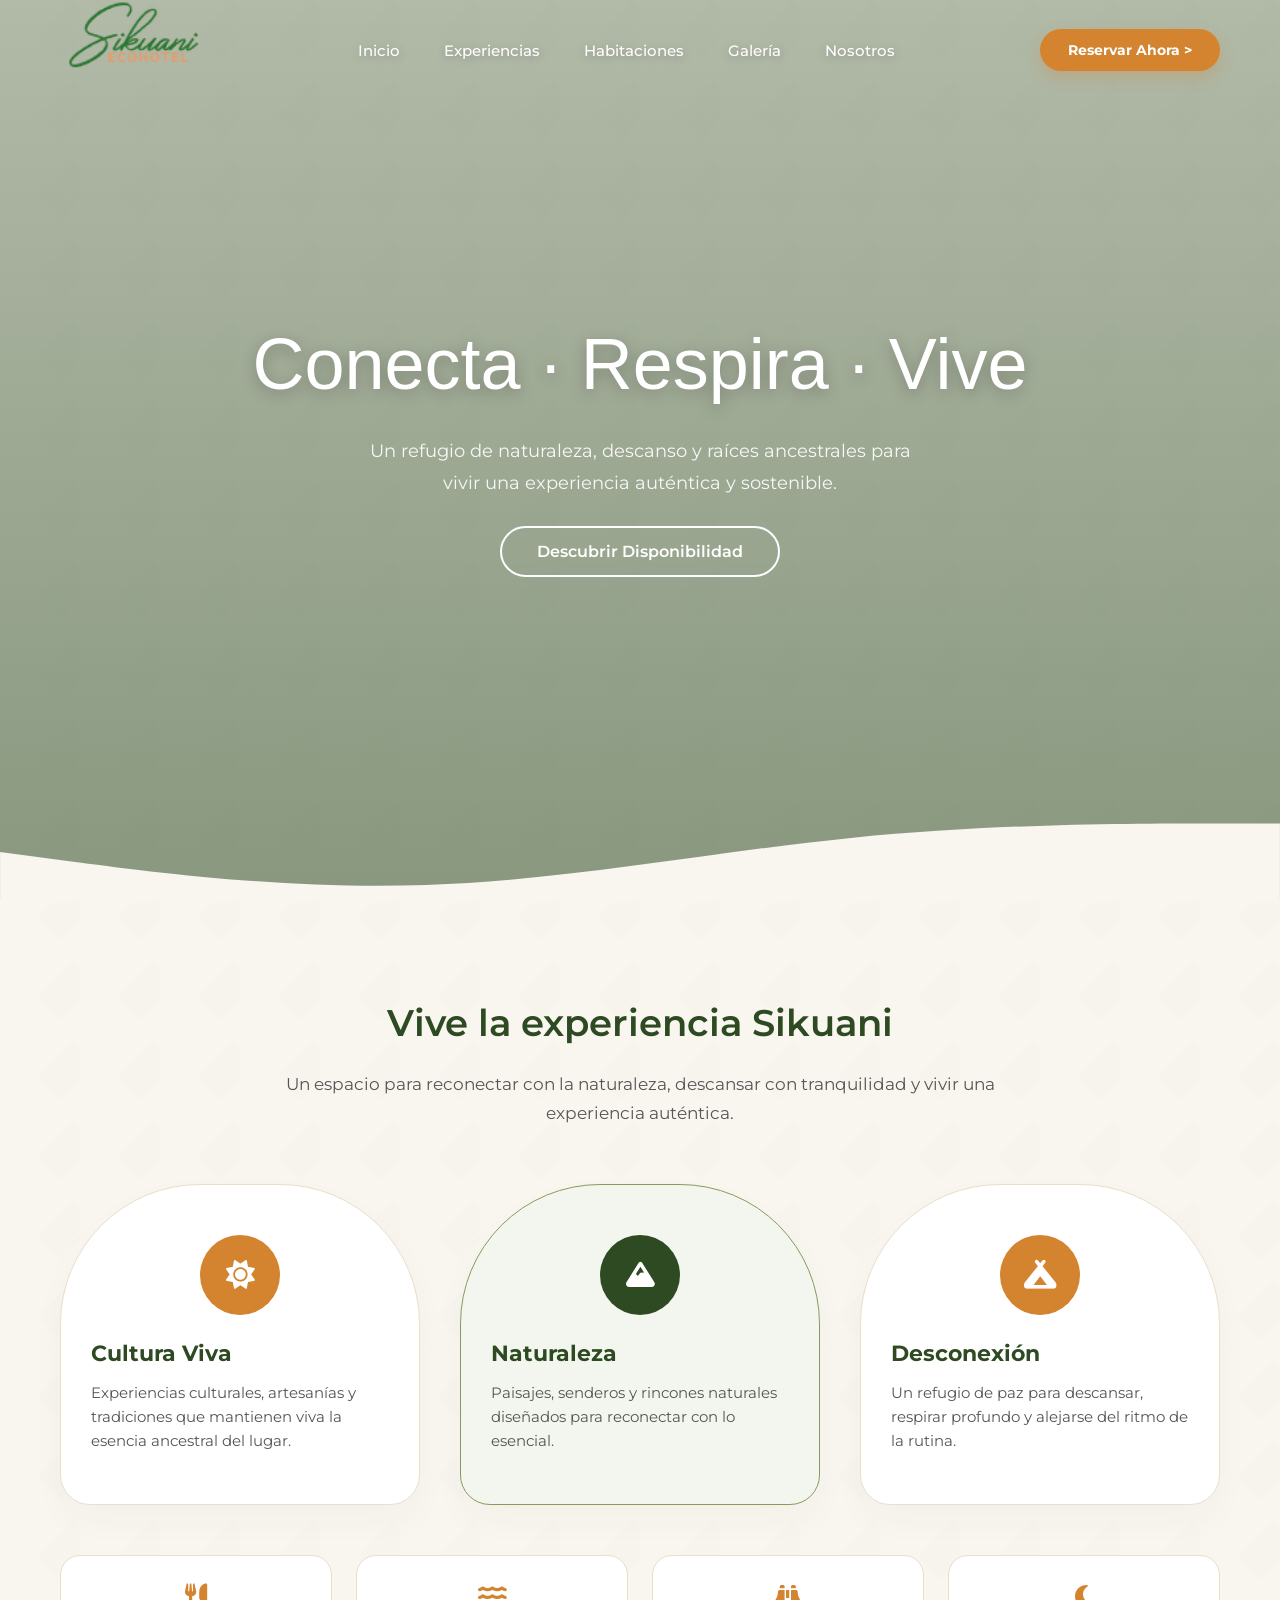
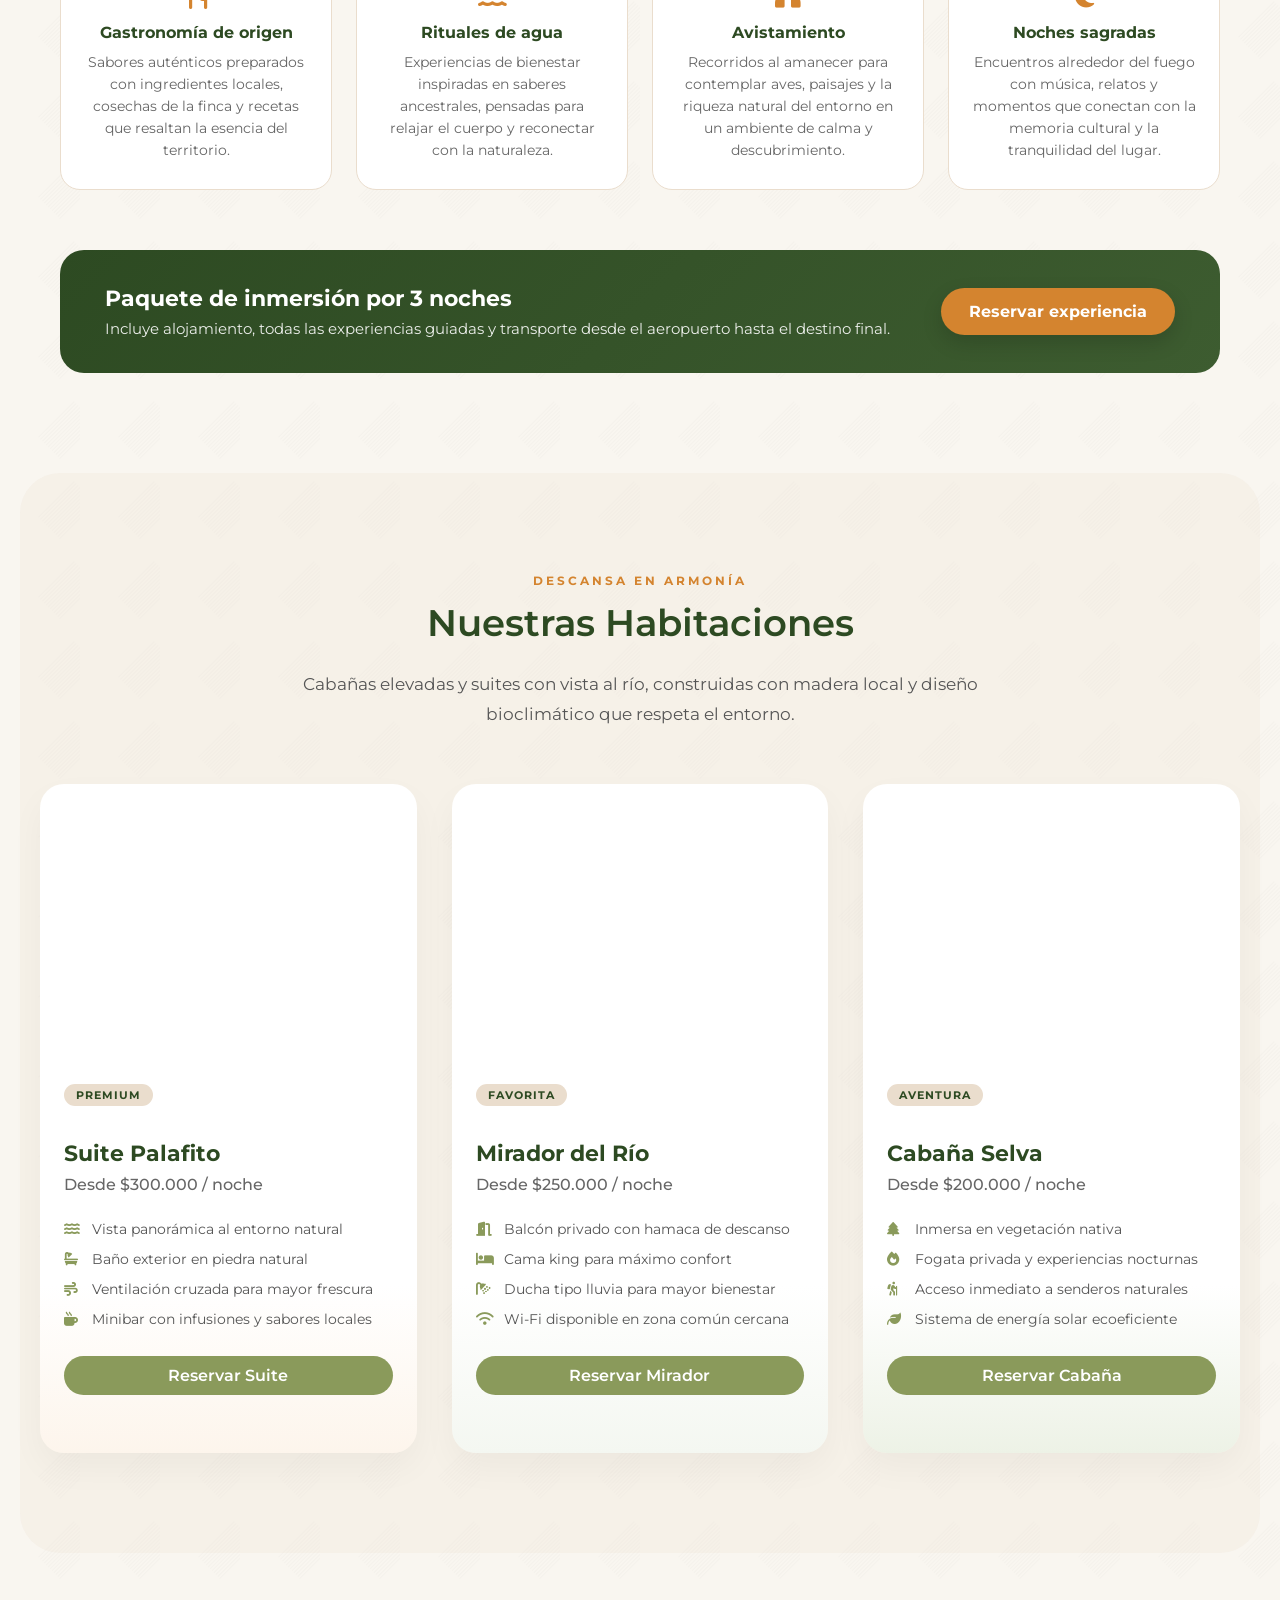
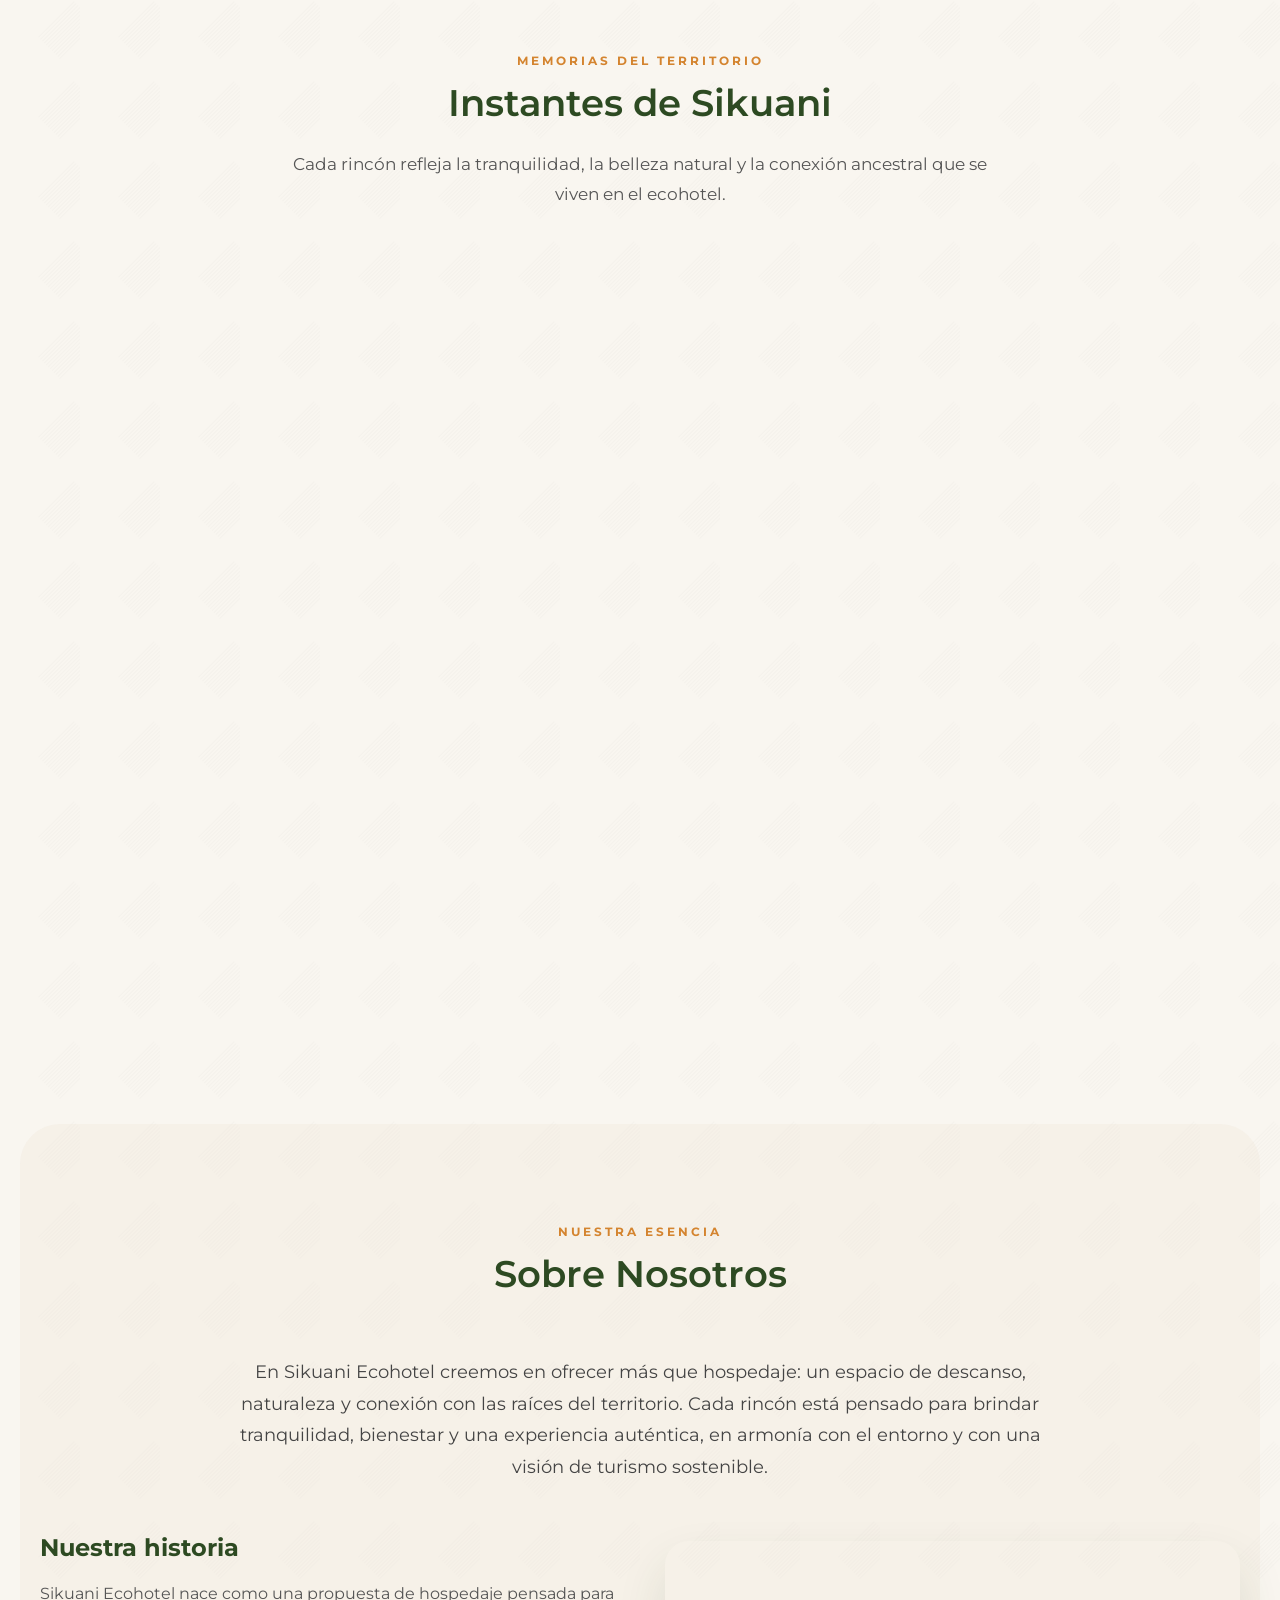
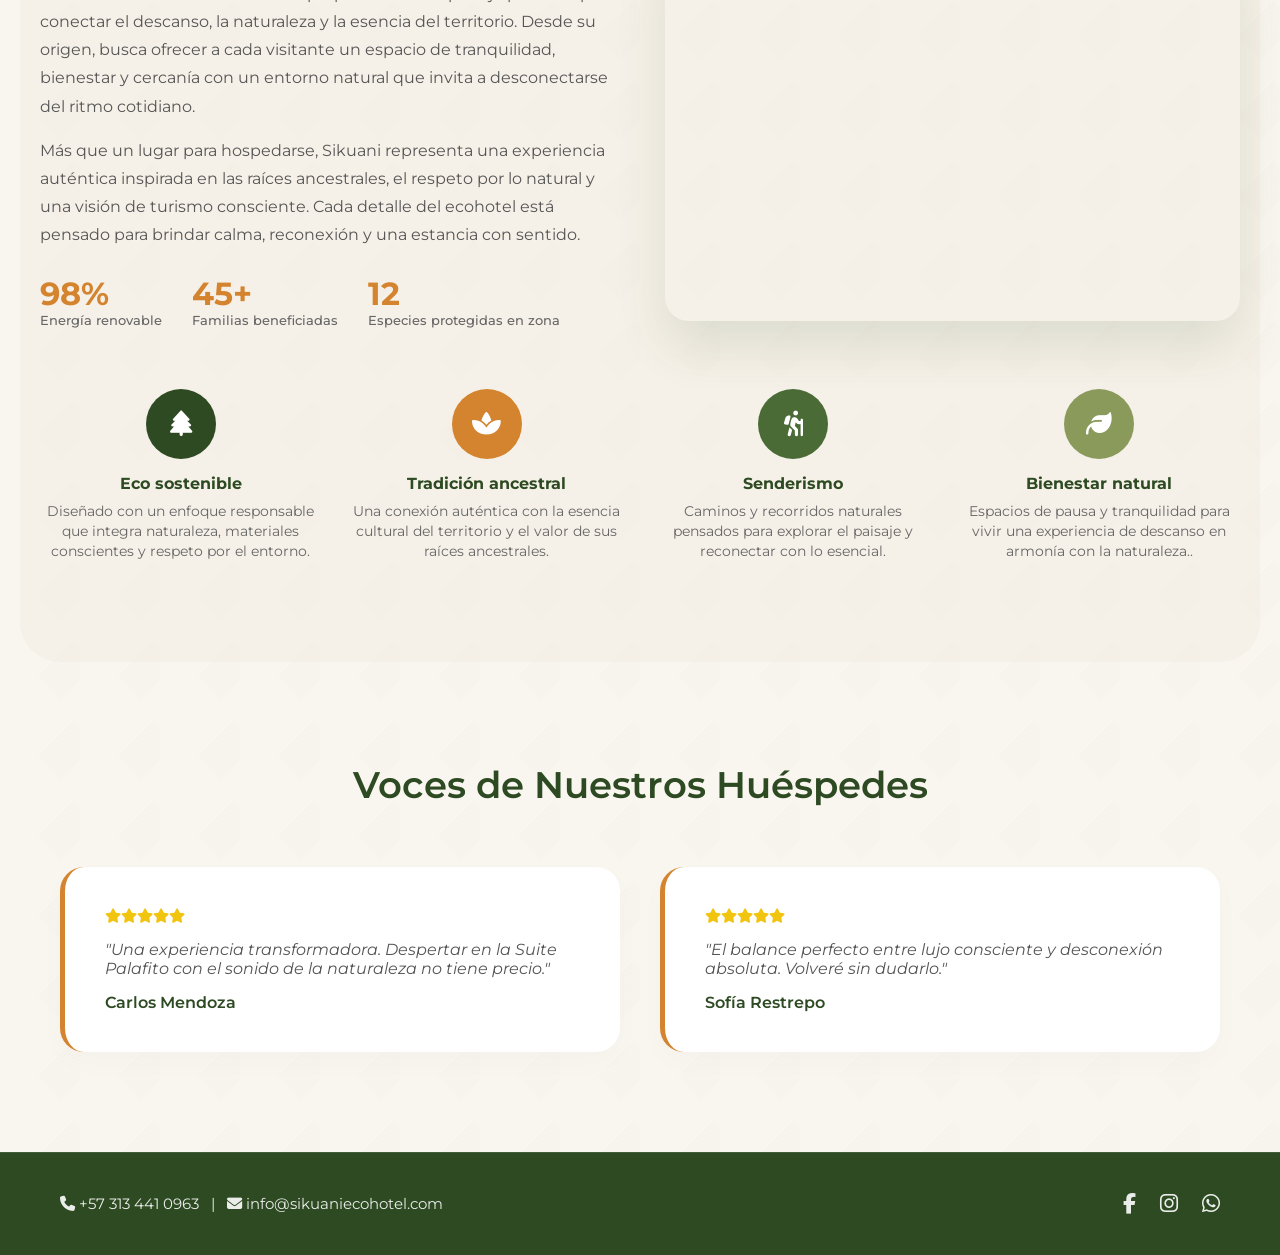
==== commit abaec7e3: "Primer commit del proyecto Sikuani" ====
--- a/Index.html
+++ b/Index.html
@@ -68,7 +68,7 @@
 
             <h1 class="slogan">Conecta · Respira · Vive</h1>
 
-            <p class="hero-desc">Ecohotel en la Amazonía colombiana. Descansa entre ríos, selva y tradición Sikuani.</p>
+            <p class="hero-desc">Un refugio de naturaleza, descanso y raíces ancestrales para vivir una experiencia auténtica y sostenible.</p>
 
             <a href="reservar.html" class="btn-hero">Descubrir Disponibilidad</a>
 
@@ -86,11 +86,9 @@
 
         <section id="experiencias" class="container oculto">
 
-            <p class="section-eyebrow">Vive la selva con sentido</p>
-
-            <h2 class="section-title">La Experiencia Sikuani</h2>
-
-            <p class="section-intro">Más que un hotel: un viaje sensorial donde la naturaleza, la cultura indígena y el descanso consciente se encuentran en cada amanecer.</p>
+            <h2 class="section-title">Vive la experiencia Sikuani</h2>
+
+            <p class="section-intro">Un espacio para reconectar con la naturaleza, descansar con tranquilidad y vivir una experiencia auténtica.</p>
 
 
 
@@ -102,7 +100,7 @@
 
                     <h3>Cultura Viva</h3>
 
-                    <p>Talleres de artesanía, narraciones orales y gastronomía ancestral con comunidades locales.</p>
+                    <p>Experiencias culturales, artesanías y tradiciones que mantienen viva la esencia ancestral del lugar.</p>
 
                 </div>
 
@@ -112,7 +110,7 @@
 
                     <h3>Naturaleza</h3>
 
-                    <p>Senderos ecológicos, avistamiento de aves y baños en pozos naturales del río Vaupés.</p>
+                    <p>Paisajes, senderos y rincones naturales diseñados para reconectar con lo esencial.</p>
 
                 </div>
 
@@ -122,7 +120,7 @@
 
                     <h3>Desconexión</h3>
 
-                    <p>Zonas libres de pantallas, hamacas bajo ceibas y noches de cielo estrellado sin contaminación lumínica.</p>
+                    <p>Un refugio de paz para descansar, respirar profundo y alejarse del ritmo de la rutina.</p>
 
                 </div>
 
@@ -138,7 +136,7 @@
 
                     <h4>Gastronomía de origen</h4>
 
-                    <p>Menú con pescado de río, yuca y frutas silvestres cultivadas en nuestra finca agroecológica.</p>
+                    <p>Sabores auténticos preparados con ingredientes locales, cosechas de la finca y recetas que resaltan la esencia del territorio.</p>
 
                 </article>
 
@@ -148,7 +146,7 @@
 
                     <h4>Rituales de agua</h4>
 
-                    <p>Baños de hierbas medicinales guiados por sabedoras de la comunidad.</p>
+                    <p>Experiencias de bienestar inspiradas en saberes ancestrales, pensadas para relajar el cuerpo y reconectar con la naturaleza.</p>
 
                 </article>
 
@@ -158,7 +156,7 @@
 
                     <h4>Avistamiento</h4>
 
-                    <p>Salidas al amanecer para observar guacamayas, delfines rosados y fauna amazónica.</p>
+                    <p>Recorridos al amanecer para contemplar aves, paisajes y la riqueza natural del entorno en un ambiente de calma y descubrimiento.</p>
 
                 </article>
 
@@ -168,7 +166,7 @@
 
                     <h4>Noches sagradas</h4>
 
-                    <p>Fogatas con música tradicional y relatos sobre el territorio Sikuani.</p>
+                    <p>Encuentros alrededor del fuego con música, relatos y momentos que conectan con la memoria cultural y la tranquilidad del lugar.</p>
 
                 </article>
 
@@ -180,9 +178,9 @@
 
                 <div>
 
-                    <h3>Paquete Inmersión 3 noches</h3>
-
-                    <p>Incluye alojamiento, todas las experiencias guiadas y transporte desde el aeropuerto.</p>
+                    <h3>Paquete de inmersión por 3 noches</h3>
+
+                    <p>Incluye alojamiento, todas las experiencias guiadas y transporte desde el aeropuerto hasta el destino final.</p>
 
                 </div>
 
@@ -208,7 +206,7 @@
 
                 <div class="room-card card-terracota">
 
-                    <div class="room-img" style="background-image: url('https://images.unsplash.com/photo-1587061949409-02df41d5e562?auto=format&fit=crop&w=600&q=80');"></div>
+                    <div class="room-img" style="background-image: url('https://images.unsplash.com/photo-1767334573956-68fee24e876b?q=80&w=1170&auto=format&fit=crop&ixlib=rb-4.1.0&ixid=M3wxMjA3fDB8MHxwaG90by1wYWdlfHx8fGVufDB8fHx8fA%3D%3D');"></div>
 
                     <div class="room-body">
 
@@ -220,13 +218,13 @@
 
                         <ul class="room-amenities">
 
-                            <li><i class="fa-solid fa-water"></i> Vista panorámica al río</li>
-
-                            <li><i class="fa-solid fa-bath"></i> Baño al aire libre con piedras</li>
-
-                            <li><i class="fa-solid fa-wind"></i> Ventilación natural cruzada</li>
-
-                            <li><i class="fa-solid fa-mug-hot"></i> Minibar de hierbas locales</li>
+                            <li><i class="fa-solid fa-water"></i> Vista panorámica al entorno natural</li>
+
+                            <li><i class="fa-solid fa-bath"></i> Baño exterior en piedra natural</li>
+
+                            <li><i class="fa-solid fa-wind"></i> Ventilación cruzada para mayor frescura</li>
+
+                            <li><i class="fa-solid fa-mug-hot"></i> Minibar con infusiones y sabores locales</li>
 
                         </ul>
 
@@ -238,7 +236,7 @@
 
                 <div class="room-card card-verde-suave">
 
-                    <div class="room-img" style="background-image: url('https://images.unsplash.com/photo-1542718610-a1d656d1884c?auto=format&fit=crop&w=600&q=80');"></div>
+                    <div class="room-img" style="background-image: url('https://images.openai.com/static-rsc-4/UZwmprH_eT2A2p5Y2vGKkx5IvxM8BuAvnk-AkklPwu1-Bv3PZK-gAjRUx7r3MpcPGBZKQa4YhMvlWS0NlB0VyccSROwlalE-7ZI0QLhoKzaj_x0Qt3HgyeD4H3diYP5iIuH50ysVRH6j4nJwz7VFi9xNO3AYZpwRIGgCJmNjdquMaNlVpNrQhtTyxlAi5aIK?purpose=fullsize');"></div>
 
                     <div class="room-body">
 
@@ -250,13 +248,13 @@
 
                         <ul class="room-amenities">
 
-                            <li><i class="fa-solid fa-door-open"></i> Balcón privado con hamaca</li>
-
-                            <li><i class="fa-solid fa-bed"></i> Cama king de bambú</li>
-
-                            <li><i class="fa-solid fa-shower"></i> Ducha con filtro de lluvia</li>
-
-                            <li><i class="fa-solid fa-wifi"></i> Wi‑Fi en zona común cercana</li>
+                            <li><i class="fa-solid fa-door-open"></i> Balcón privado con hamaca de descanso</li>
+
+                            <li><i class="fa-solid fa-bed"></i> Cama king para máximo confort</li>
+
+                            <li><i class="fa-solid fa-shower"></i> Ducha tipo lluvia para mayor bienestar</li>
+
+                            <li><i class="fa-solid fa-wifi"></i> Wi-Fi disponible en zona común cercana</li>
 
                         </ul>
 
@@ -268,7 +266,7 @@
 
                 <div class="room-card card-verde-oliva">
 
-                    <div class="room-img" style="background-image: url('https://images.unsplash.com/photo-1510798831971-661eb04b3739?auto=format&fit=crop&w=600&q=80');"></div>
+                    <div class="room-img" style="background-image: url('https://cdn.conscious-explorer.com/keycdn/file/78587695e0bbc82d8ede739e86d886fa2f2162dac7c882583133e62f40e0daba/4qG0aRjuUOKEr2GN.jpg');"></div>
 
                     <div class="room-body">
 
@@ -280,13 +278,13 @@
 
                         <ul class="room-amenities">
 
-                            <li><i class="fa-solid fa-tree"></i> Rodeada de vegetación nativa</li>
-
-                            <li><i class="fa-solid fa-fire"></i> Fogata privada nocturna</li>
-
-                            <li><i class="fa-solid fa-person-hiking"></i> Acceso directo a senderos</li>
-
-                            <li><i class="fa-solid fa-leaf"></i> 100% energía solar</li>
+                            <li><i class="fa-solid fa-tree"></i> Inmersa en vegetación nativa</li>
+
+                            <li><i class="fa-solid fa-fire"></i> Fogata privada y experiencias nocturnas</li>
+
+                            <li><i class="fa-solid fa-person-hiking"></i> Acceso inmediato a senderos naturales</li>
+
+                            <li><i class="fa-solid fa-leaf"></i> Sistema de energía solar ecoeficiente</li>
 
                         </ul>
 
@@ -306,45 +304,45 @@
 
             <p class="section-eyebrow">Memorias del territorio</p>
 
-            <h2 class="section-title">Momentos en el Paraíso</h2>
-
-            <p class="section-intro">Cada rincón de Sikuani guarda una historia. Explora la galería y descubre lo que te espera.</p>
+            <h2 class="section-title">Instantes de Sikuani</h2>
+
+            <p class="section-intro">Cada rincón refleja la tranquilidad, la belleza natural y la conexión ancestral que se viven en el ecohotel.</p>
 
 
 
             <div class="gallery-grid">
 
-                <div class="gallery-item item-grande" data-gallery="https://images.unsplash.com/photo-1544644181-1484b3fdfc62?auto=format&fit=crop&w=1200&q=80" style="background-image: url('https://images.unsplash.com/photo-1544644181-1484b3fdfc62?auto=format&fit=crop&w=800&q=80');">
+                <div class="gallery-item item-grande" data-gallery="https://images.pexels.com/photos/36839072/pexels-photo-36839072.jpeg" style="background-image: url('https://images.pexels.com/photos/36839072/pexels-photo-36839072.jpeg');">
 
                     <span class="gallery-caption">Amanecer sobre el río</span>
 
                 </div>
 
-                <div class="gallery-item" data-gallery="https://images.unsplash.com/photo-1447752875215-b2761acb3c5d?auto=format&fit=crop&w=1200&q=80" style="background-image: url('https://images.unsplash.com/photo-1447752875215-b2761acb3c5d?auto=format&fit=crop&w=500&q=80');">
+                <div class="gallery-item" data-gallery="https://images.pexels.com/photos/4911905/pexels-photo-4911905.jpeg" style="background-image: url('https://images.pexels.com/photos/4911905/pexels-photo-4911905.jpeg');">
 
                     <span class="gallery-caption">Sendero en la selva</span>
 
                 </div>
 
-                <div class="gallery-item" data-gallery="https://images.unsplash.com/photo-1506126613408-eca07ce68773?auto=format&fit=crop&w=1200&q=80" style="background-image: url('https://images.unsplash.com/photo-1506126613408-eca07ce68773?auto=format&fit=crop&w=500&q=80');">
+                <div class="gallery-item" data-gallery="https://images.unsplash.com/photo-1506126613408-eca07ce68773?auto=format&fit=crop&w=500&q=80" style="background-image: url('https://images.unsplash.com/photo-1506126613408-eca07ce68773?auto=format&fit=crop&w=500&q=80');">
 
                     <span class="gallery-caption">Meditación al atardecer</span>
 
                 </div>
 
-                <div class="gallery-item item-ancho" data-gallery="https://images.unsplash.com/photo-1470071459604-3b5ec3a7fe05?auto=format&fit=crop&w=1200&q=80" style="background-image: url('https://images.unsplash.com/photo-1470071459604-3b5ec3a7fe05?auto=format&fit=crop&w=800&q=80');">
+                <div class="gallery-item item-ancho" data-gallery="https://images.unsplash.com/photo-1776624906357-dad5ad7f8d42?q=80&w=687&auto=format&fit=crop&ixlib=rb-4.1.0&ixid=M3wxMjA3fDB8MHxwaG90by1wYWdlfHx8fGVufDB8fHx8fA%3D%3D" style="background-image: url('https://images.unsplash.com/photo-1776624906357-dad5ad7f8d42?q=80&w=687&auto=format&fit=crop&ixlib=rb-4.1.0&ixid=M3wxMjA3fDB8MHxwaG90by1wYWdlfHx8fGVufDB8fHx8fA%3D%3D');">
 
                     <span class="gallery-caption">Valle y montañas verdes</span>
 
                 </div>
 
-                <div class="gallery-item" data-gallery="https://images.unsplash.com/photo-1596394516093-501ba68a0ba6?auto=format&fit=crop&w=1200&q=80" style="background-image: url('https://images.unsplash.com/photo-1596394516093-501ba68a0ba6?auto=format&fit=crop&w=500&q=80');">
+                <div class="gallery-item" data-gallery="https://thumbs.dreamstime.com/b/showcases-elevated-wooden-cabins-featuring-classic-orange-tile-roofs-set-lush-tropical-forest-offers-stunning-ocean-view-370609982.jpg" style="background-image: url('https://thumbs.dreamstime.com/b/showcases-elevated-wooden-cabins-featuring-classic-orange-tile-roofs-set-lush-tropical-forest-offers-stunning-ocean-view-370609982.jpg');">
 
                     <span class="gallery-caption">Cabañas elevadas</span>
 
                 </div>
 
-                <div class="gallery-item" data-gallery="https://images.unsplash.com/photo-1516426122078-c23e76319801?auto=format&fit=crop&w=1200&q=80" style="background-image: url('https://images.unsplash.com/photo-1516426122078-c23e76319801?auto=format&fit=crop&w=500&q=80');">
+                <div class="gallery-item" data-gallery="https://images.squarespace-cdn.com/content/v1/52c9f4ebe4b02c7007cdd86a/e8256022-35bd-440f-ab60-fa8e566eabae/DSC01143.webp" style="background-image: url('https://images.squarespace-cdn.com/content/v1/52c9f4ebe4b02c7007cdd86a/e8256022-35bd-440f-ab60-fa8e566eabae/DSC01143.webp');">
 
                     <span class="gallery-caption">Noche estrellada</span>
 
@@ -362,7 +360,7 @@
 
             <h2 class="section-title">Sobre Nosotros</h2>
 
-            <p class="about-text">Sikuani Ecohotel nació del sueño de familias indígenas y emprendedores locales que buscaban compartir su territorio sin dañarlo. Hoy somos un refugio donde cada huésped aprende, descansa y deja una huella positiva en la comunidad.</p>
+            <p class="about-text">En Sikuani Ecohotel creemos en ofrecer más que hospedaje: un espacio de descanso, naturaleza y conexión con las raíces del territorio. Cada rincón está pensado para brindar tranquilidad, bienestar y una experiencia auténtica, en armonía con el entorno y con una visión de turismo sostenible.</p>
 
             
 
@@ -372,9 +370,9 @@
 
                     <h3>Nuestra historia</h3>
 
-                    <p>Desde 2018 abrimos nuestras puertas en la orilla del río, con solo tres cabañas de madera y un compromiso firme: turismo regenerativo que devuelve a la tierra más de lo que recibe.</p>
-
-                    <p>Trabajamos mano a mano con guías Sikuani, agricultores de la vereda y artesanos que preservan técnicas transmitidas por generaciones.</p>
+                    <p>Sikuani Ecohotel nace como una propuesta de hospedaje pensada para conectar el descanso, la naturaleza y la esencia del territorio. Desde su origen, busca ofrecer a cada visitante un espacio de tranquilidad, bienestar y cercanía con un entorno natural que invita a desconectarse del ritmo cotidiano.</p>
+
+                    <p>Más que un lugar para hospedarse, Sikuani representa una experiencia auténtica inspirada en las raíces ancestrales, el respeto por lo natural y una visión de turismo consciente. Cada detalle del ecohotel está pensado para brindar calma, reconexión y una estancia con sentido.</p>
 
                     <div class="stats-row">
 
@@ -406,7 +404,7 @@
 
                 </div>
 
-                <div class="about-image" style="background-image: url('https://images.unsplash.com/photo-1464226184884-fa80b87d93da?auto=format&fit=crop&w=700&q=80');"></div>
+                <div class="about-image" style="background-image: url('https://images.openai.com/static-rsc-4/YfYCE2ncCxT2Tu7gWsEnyDcWsZB88CQacP8UQMfP1zTWOVP2XCwX9WJnpro72whO7y3zRHaz_Sx4_68ZngK4FiaGvW_rvd9lVV1dGRuzXe-obbyk2nO3JsW-Zbrruc5YpCFXbUEIXs25KCtrZ_SVpqbTfT0vqwfhgkbS5i0FzWrEJl7wvBYXV7Uh9P6b6iXB?purpose=fullsize');"></div>
 
             </div>
 
@@ -420,7 +418,7 @@
 
                     <h4>Eco sostenible</h4>
 
-                    <p>Construcción con materiales locales y cero plásticos de un solo uso.</p>
+                    <p>Diseñado con un enfoque responsable que integra naturaleza, materiales conscientes y respeto por el entorno.</p>
 
                 </div>
 
@@ -430,7 +428,7 @@
 
                     <h4>Tradición ancestral</h4>
 
-                    <p>Respeto a los saberes y protocolos de las comunidades anfitrionas.</p>
+                    <p>Una conexión auténtica con la esencia cultural del territorio y el valor de sus raíces ancestrales.</p>
 
                 </div>
 
@@ -440,7 +438,7 @@
 
                     <h4>Senderismo</h4>
 
-                    <p>Rutas señalizadas con guías certificados en primeros auxilios.</p>
+                    <p>Caminos y recorridos naturales pensados para explorar el paisaje y reconectar con lo esencial.</p>
 
                 </div>
 
@@ -450,7 +448,7 @@
 
                     <h4>Bienestar natural</h4>
 
-                    <p>Espacios de yoga, respiración consciente y terapias con plantas.</p>
+                    <p>Espacios de pausa y tranquilidad para vivir una experiencia de descanso en armonía con la naturaleza..</p>
 
                 </div>
 
@@ -472,7 +470,7 @@
 
                     <p>"Una experiencia transformadora. Despertar en la Suite Palafito con el sonido de la naturaleza no tiene precio."</p>
 
-                    <h4>— Carlos Mendoza</h4>
+                    <h4> Carlos Mendoza</h4>
 
                 </div>
 
@@ -482,7 +480,7 @@
 
                     <p>"El balance perfecto entre lujo consciente y desconexión absoluta. Volveré sin dudarlo."</p>
 
-                    <h4>— Sofía Restrepo</h4>
+                    <h4> Sofía Restrepo</h4>
 
                 </div>
 
@@ -496,7 +494,7 @@
 
             <div>
 
-                <i class="fa-solid fa-phone"></i> +57 320 000 0000 &nbsp; | &nbsp; 
+                <i class="fa-solid fa-phone"></i> +57 313 441    0963 &nbsp; | &nbsp; 
 
                 <i class="fa-solid fa-envelope"></i> info@sikuaniecohotel.com
 
--- a/Styles.css
+++ b/Styles.css
@@ -36,7 +36,7 @@
 
 /* --- MENÚ HEADER --- */
 nav {
-  position: fixed; top: 0; width: 100%;
+   top: 0; width: 100%;height: 100px;position: fixed;
   display: flex; justify-content: space-between; align-items: center;
   padding: 25px 60px; background: transparent; z-index: 999;
   transition: all 0.5s cubic-bezier(0.075, 0.82, 0.165, 1);
@@ -66,16 +66,24 @@
 }
 
 .menu-links a {
-  margin: 0 20px; text-decoration: none; color: var(--verde-oscuro);
-  font-weight: 500; font-size: 0.95rem; transition: color 0.3s;
+  margin: 0 20px;
+  text-decoration: none;
+  color: white;
+  font-weight: 500;
+  font-size: 0.95rem;
+  transition: color 0.3s, text-shadow 0.3s;
   position: relative;
-}
-.menu-links a::after {
-  content: ''; position: absolute; width: 0; height: 2px; bottom: -5px; left: 0;
-  background-color: var(--naranja-tierra); transition: width 0.3s;
-}
-.menu-links a:hover::after { width: 100%; }
-.menu-links a:hover { color: var(--naranja-tierra); }
+  text-shadow: 0 2px 10px rgba(0, 0, 0, 0.25);
+}
+
+nav.scrolled .menu-links a {
+  color: var(--verde-oscuro);
+  text-shadow: none;
+}
+
+.menu-links a:hover {
+  color: var(--naranja-tierra);
+}
 
 .btn-reservar {
   background: var(--naranja-tierra); color: white; border: none;
@@ -88,13 +96,17 @@
 /* --- HERO SECTION --- */
 .hero {
   height: 100vh;
-  background: linear-gradient(rgba(45, 74, 34, 0.35), rgba(45, 74, 34, 0.55)), url('https://images.unsplash.com/photo-1596394516093-501ba68a0ba6?auto=format&fit=crop&w=1920&q=80') center/cover;
+  background: linear-gradient(rgba(45, 74, 34, 0.35), rgba(45, 74, 34, 0.55)), url('https://images.unsplash.com/photo-1710612198146-77512950a4b7?auto=format&fit=crop&fm=jpg&ixid=M3wxMjA3fDB8MHxwaG90by1wYWdlfHx8fGVufDB8fHx8fA%3D%3D&ixlib=rb-4.1.0&q=60&w=3000') center/cover;
   display: flex; flex-direction: column; justify-content: center; align-items: center;
   position: relative; text-align: center; padding: 0 20px;
 }
 .slogan {
-  font-size: 4.5rem; color: white; font-weight: 300;
-  text-shadow: 0 4px 15px rgba(0,0,0,0.25); margin-bottom: 30px;
+  font-family: Tahoma, sans-serif;
+  font-size: 4.5rem;
+  color: white;
+  font-weight: 300;
+  text-shadow: 0 4px 15px rgba(0,0,0,0.25);
+  margin-bottom: 30px;
 }
 .btn-hero {
   background: transparent; color: white; border: 2px solid white;
@@ -343,12 +355,12 @@
 .about-item p { font-size: 0.85rem; color: #666; line-height: 1.5; font-weight: 400; }
 
 /* --- PÁGINA RESERVAR --- */
-.page-reservar { padding-top: 80px; }
+/*.page-reservar { padding-top: 80px; }*/
 .btn-reservar-active { pointer-events: none; opacity: 0.9; }
 .reservar-hero {
   min-height: 280px; padding: 120px 20px 60px;
   background: linear-gradient(rgba(45,74,34,0.5), rgba(45,74,34,0.7)),
-    url('https://images.unsplash.com/photo-1596394516093-501ba68a0ba6?auto=format&fit=crop&w=1600&q=80') center/cover;
+    url('https://images.unsplash.com/photo-1710612198146-77512950a4b7?auto=format&fit=crop&fm=jpg&ixid=M3wxMjA3fDB8MHxwaG90by1wYWdlfHx8fGVufDB8fHx8fA%3D%3D&ixlib=rb-4.1.0&q=60&w=3000') center/cover;
   display: flex; align-items: center; justify-content: center; text-align: center;
 }
 .reservar-hero-content { max-width: 640px; color: white; }
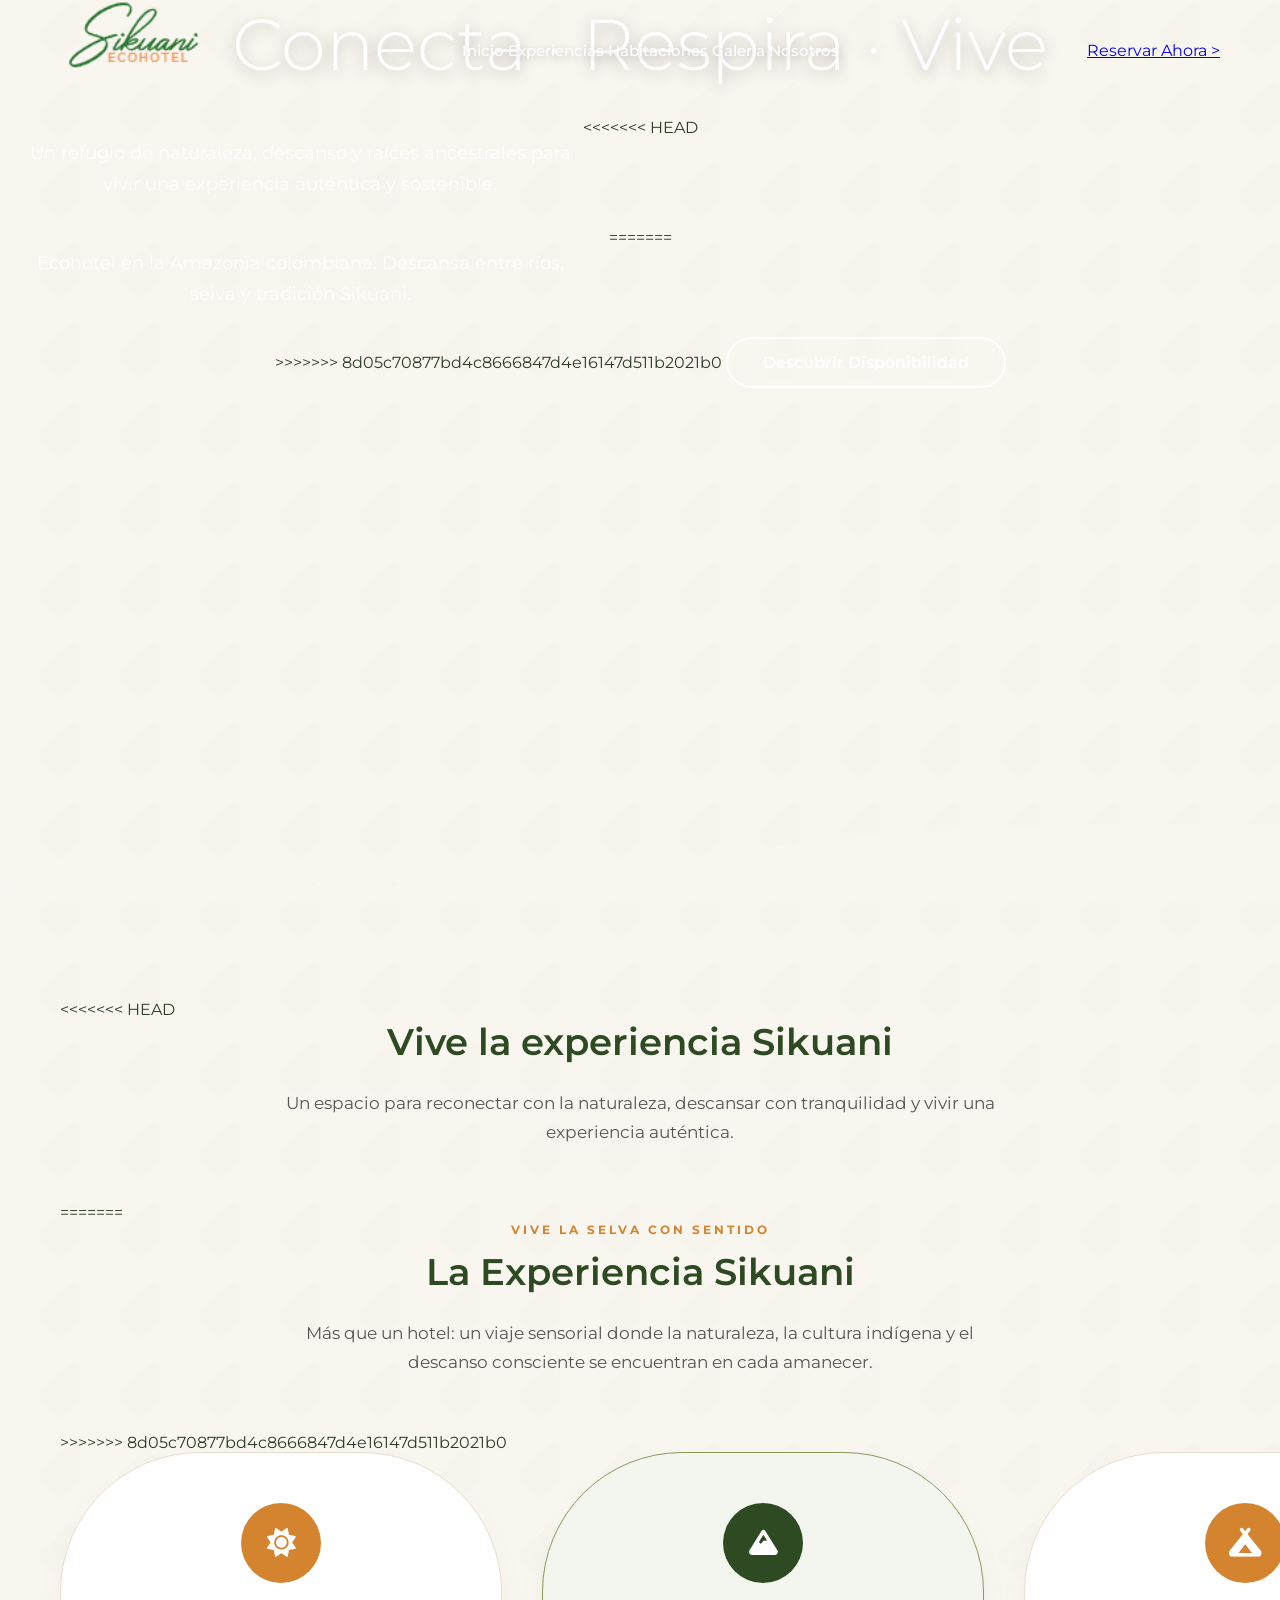
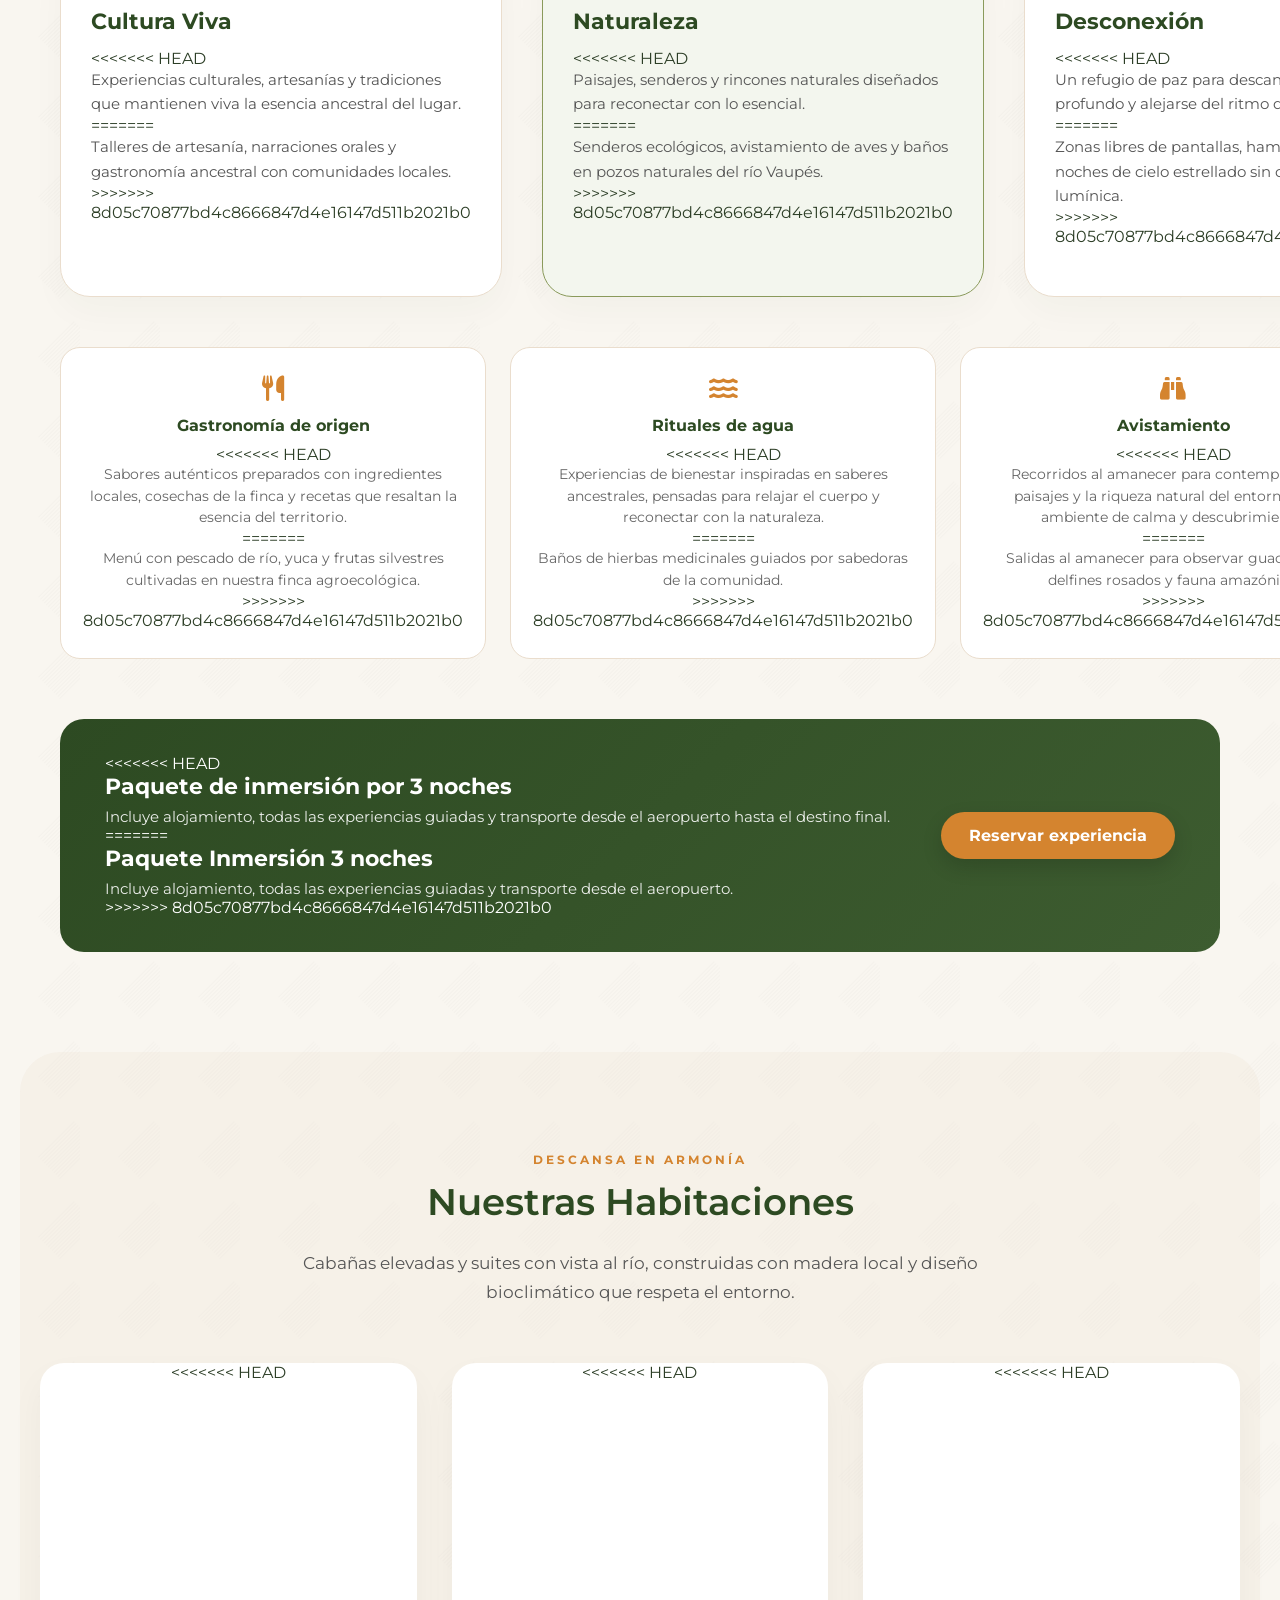
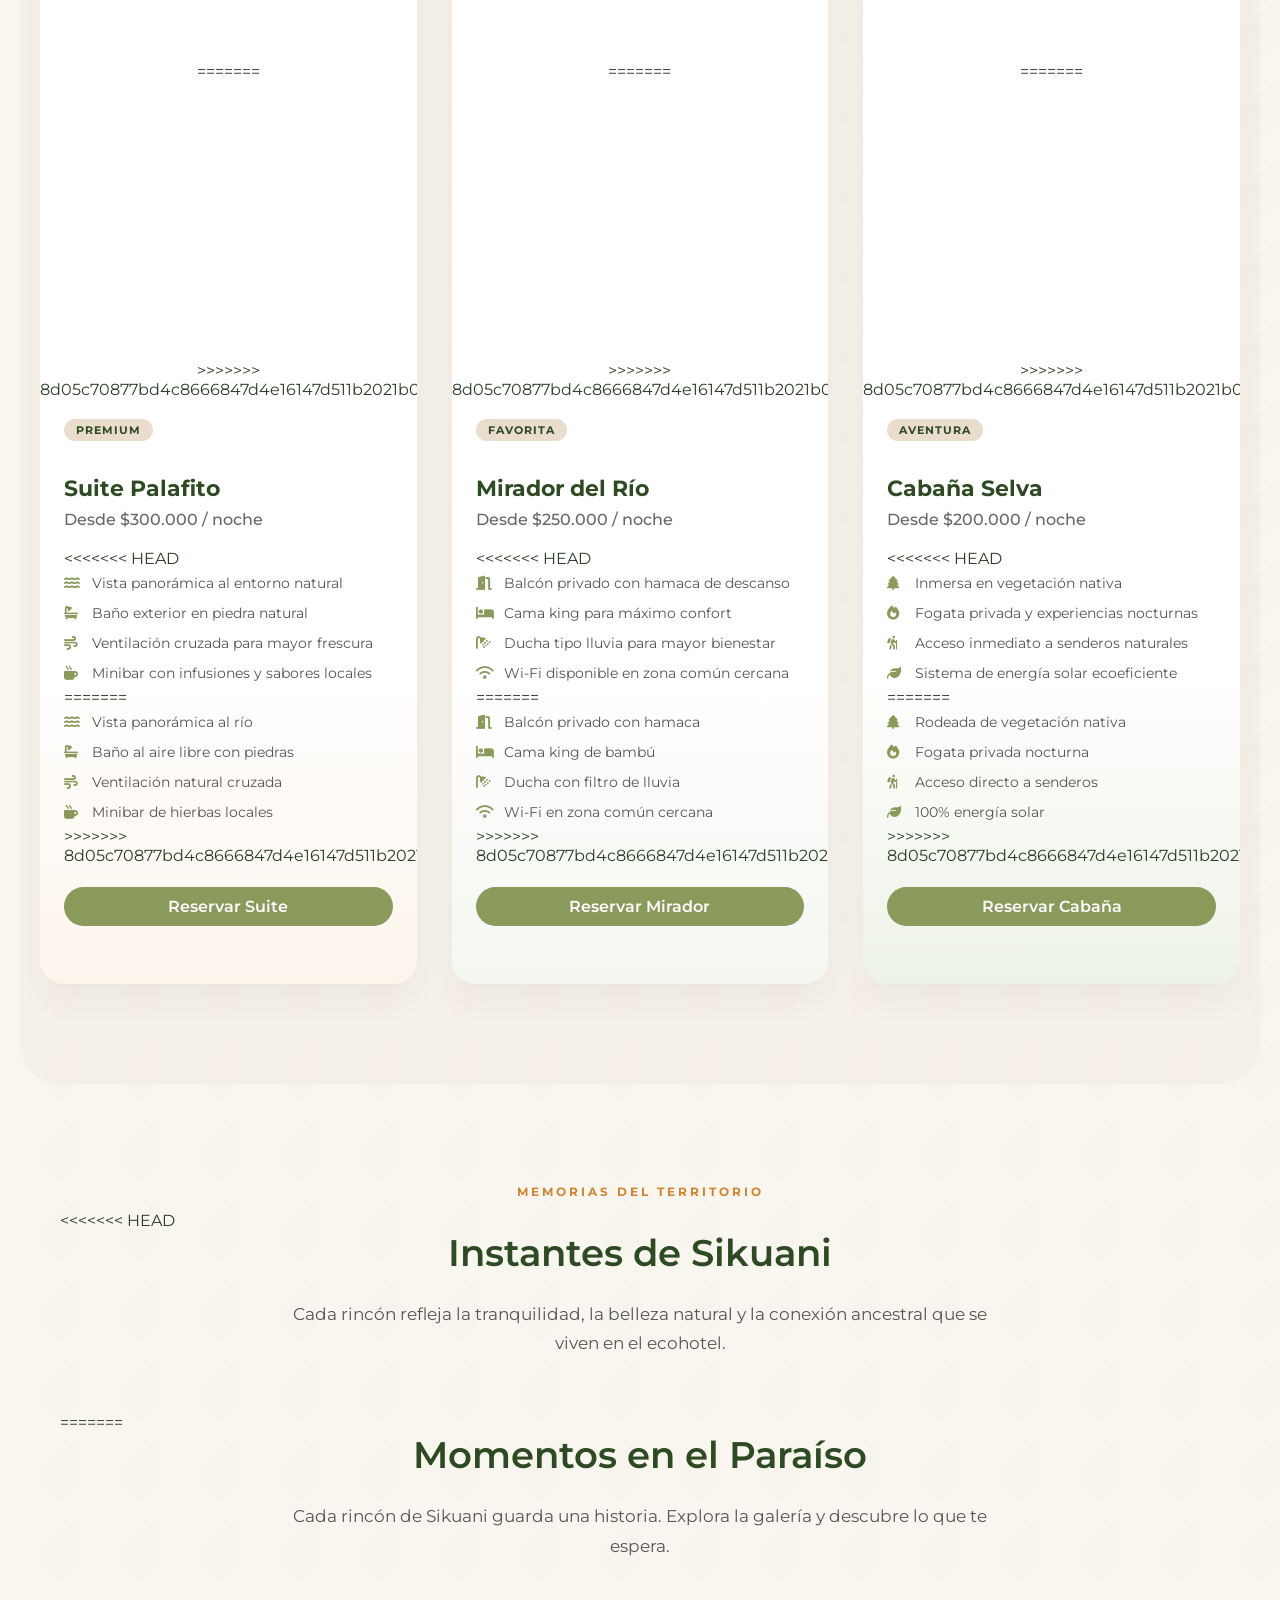
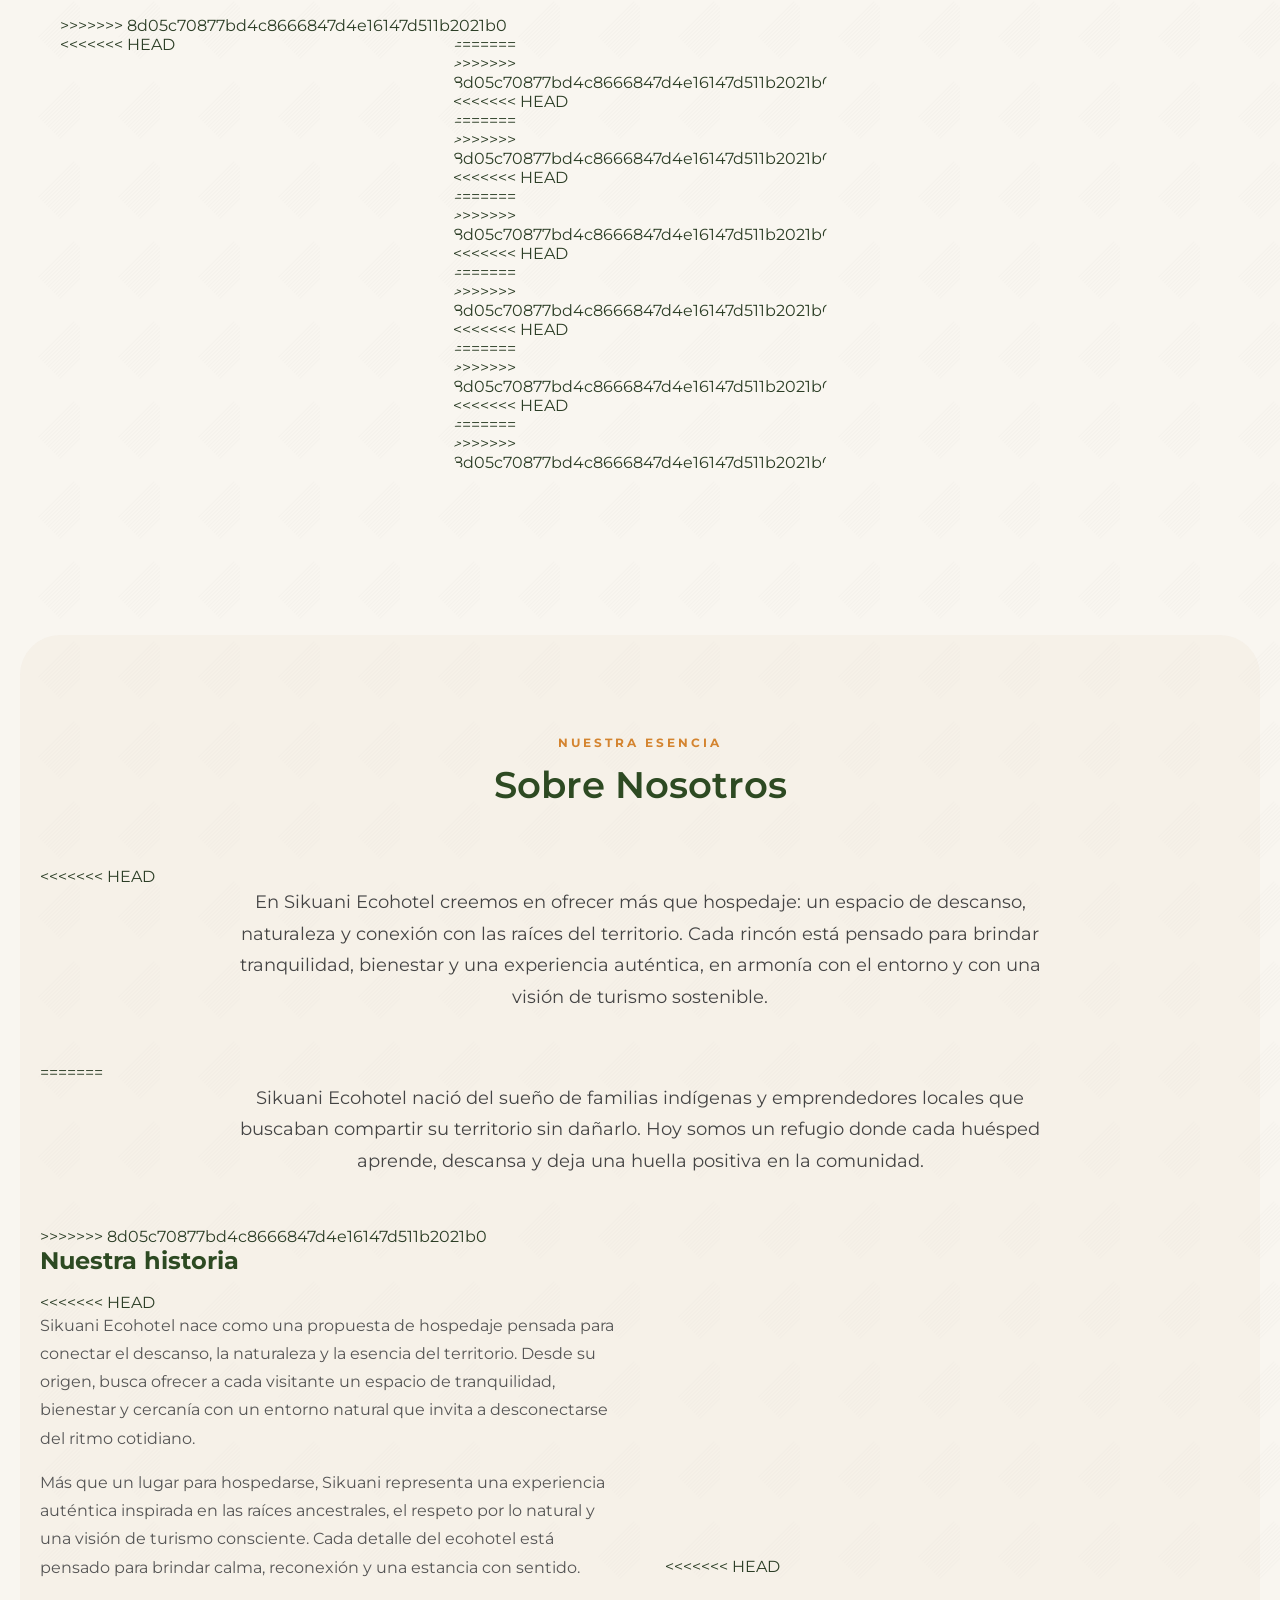
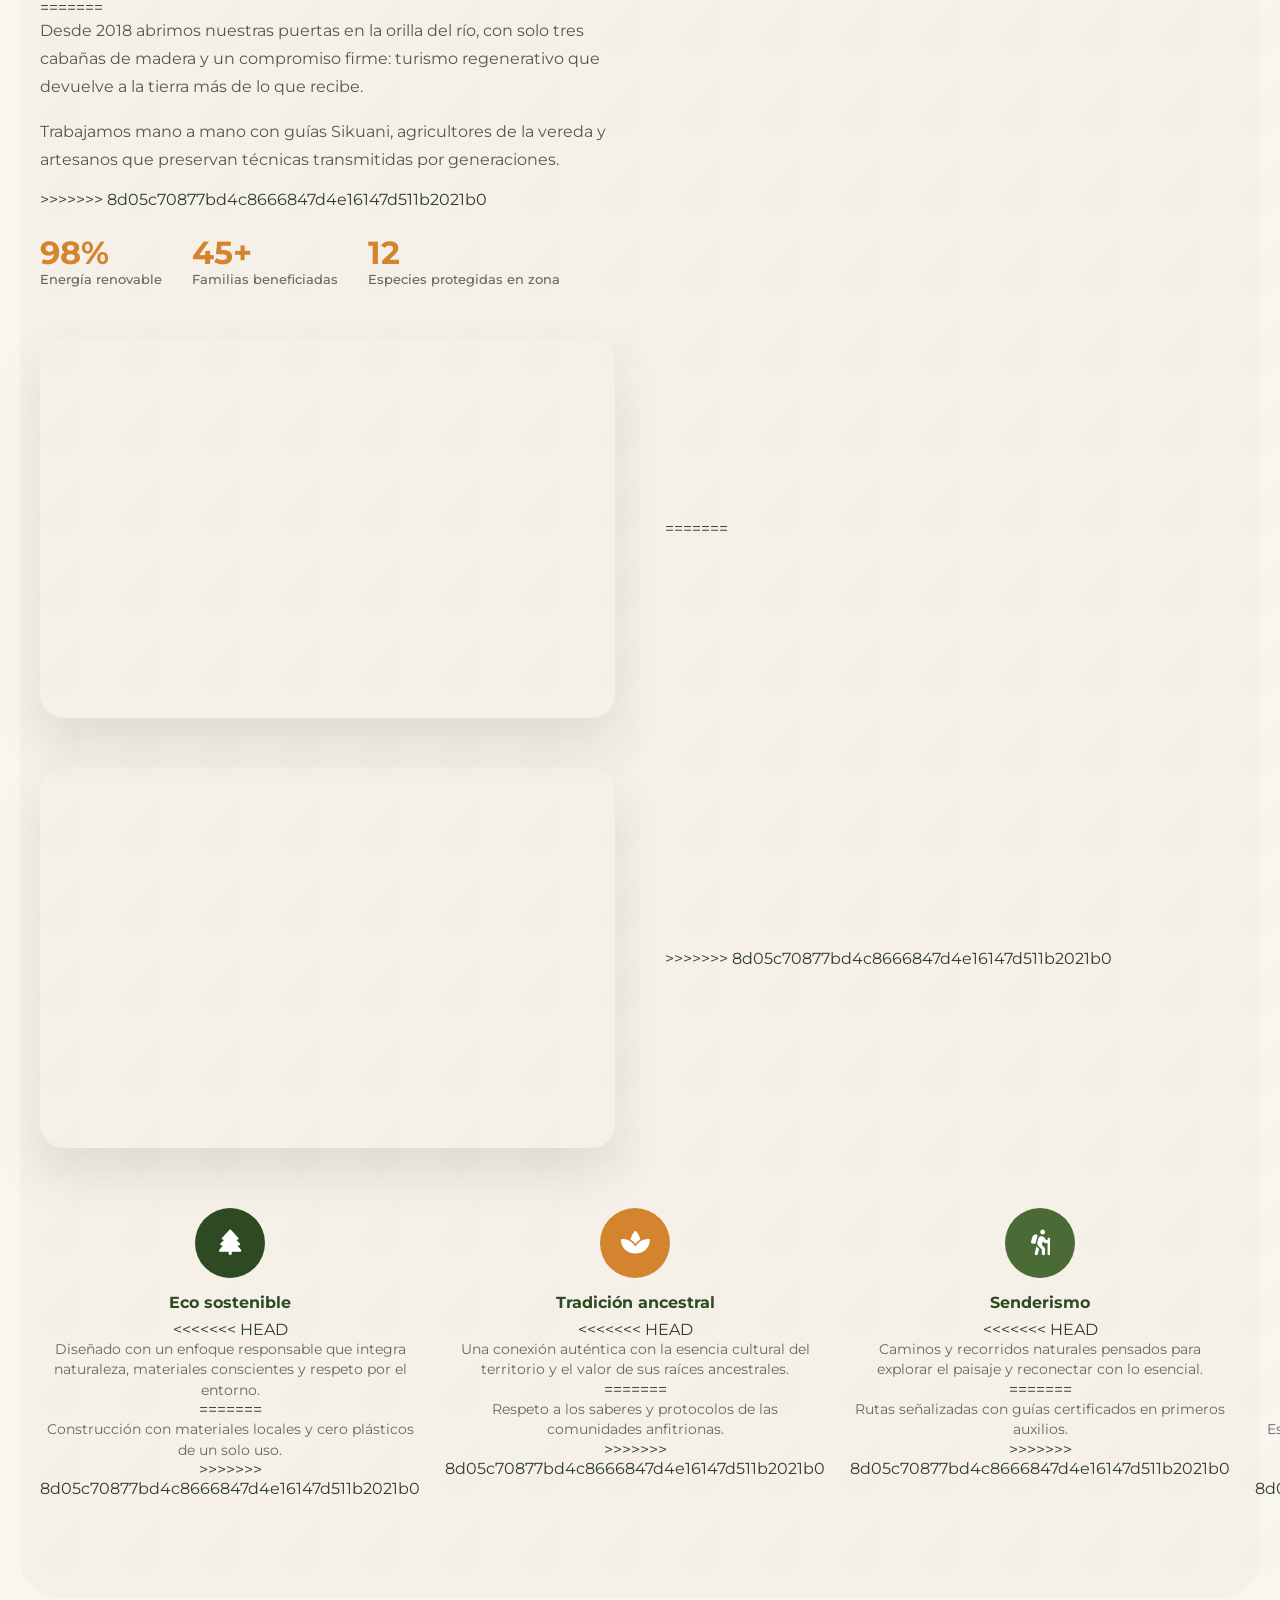
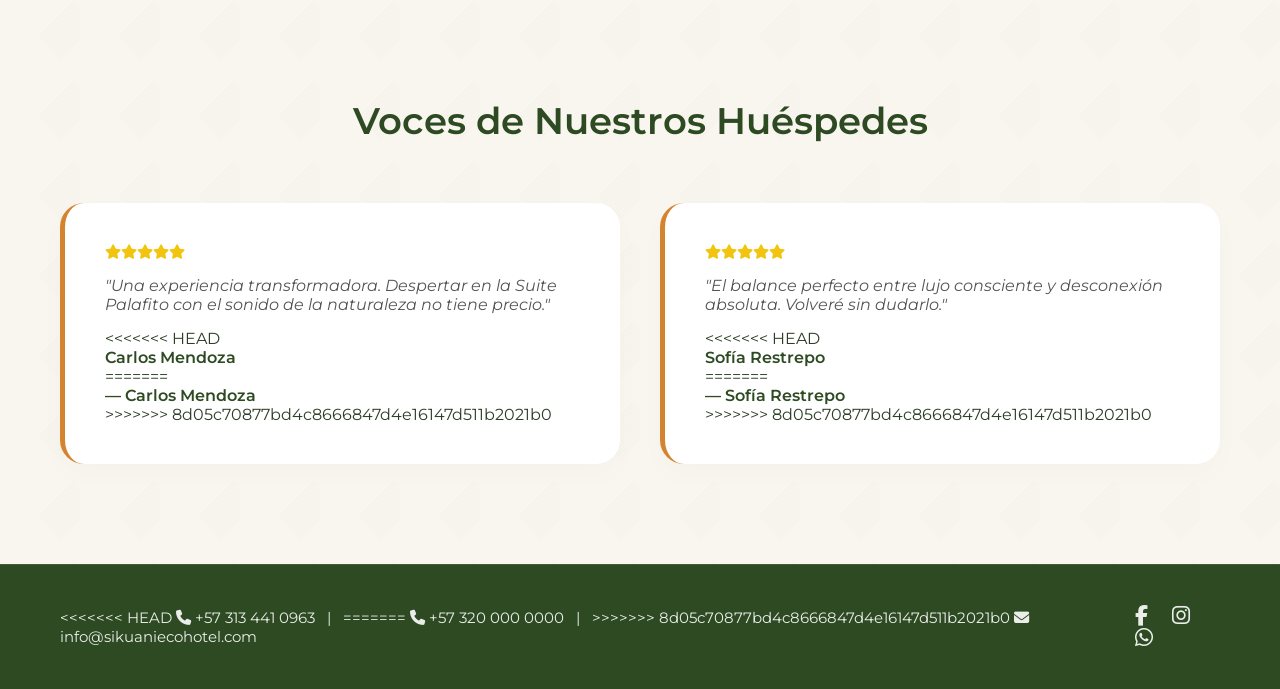
==== commit 8c799684: "Unificando archivos del proyecto" ====
--- a/Index.html
+++ b/Index.html
@@ -68,7 +68,11 @@
 
             <h1 class="slogan">Conecta · Respira · Vive</h1>
 
+<<<<<<< HEAD
             <p class="hero-desc">Un refugio de naturaleza, descanso y raíces ancestrales para vivir una experiencia auténtica y sostenible.</p>
+=======
+            <p class="hero-desc">Ecohotel en la Amazonía colombiana. Descansa entre ríos, selva y tradición Sikuani.</p>
+>>>>>>> 8d05c70877bd4c8666847d4e16147d511b2021b0
 
             <a href="reservar.html" class="btn-hero">Descubrir Disponibilidad</a>
 
@@ -86,9 +90,17 @@
 
         <section id="experiencias" class="container oculto">
 
+<<<<<<< HEAD
             <h2 class="section-title">Vive la experiencia Sikuani</h2>
 
             <p class="section-intro">Un espacio para reconectar con la naturaleza, descansar con tranquilidad y vivir una experiencia auténtica.</p>
+=======
+            <p class="section-eyebrow">Vive la selva con sentido</p>
+
+            <h2 class="section-title">La Experiencia Sikuani</h2>
+
+            <p class="section-intro">Más que un hotel: un viaje sensorial donde la naturaleza, la cultura indígena y el descanso consciente se encuentran en cada amanecer.</p>
+>>>>>>> 8d05c70877bd4c8666847d4e16147d511b2021b0
 
 
 
@@ -100,7 +112,11 @@
 
                     <h3>Cultura Viva</h3>
 
+<<<<<<< HEAD
                     <p>Experiencias culturales, artesanías y tradiciones que mantienen viva la esencia ancestral del lugar.</p>
+=======
+                    <p>Talleres de artesanía, narraciones orales y gastronomía ancestral con comunidades locales.</p>
+>>>>>>> 8d05c70877bd4c8666847d4e16147d511b2021b0
 
                 </div>
 
@@ -110,7 +126,11 @@
 
                     <h3>Naturaleza</h3>
 
+<<<<<<< HEAD
                     <p>Paisajes, senderos y rincones naturales diseñados para reconectar con lo esencial.</p>
+=======
+                    <p>Senderos ecológicos, avistamiento de aves y baños en pozos naturales del río Vaupés.</p>
+>>>>>>> 8d05c70877bd4c8666847d4e16147d511b2021b0
 
                 </div>
 
@@ -120,7 +140,11 @@
 
                     <h3>Desconexión</h3>
 
+<<<<<<< HEAD
                     <p>Un refugio de paz para descansar, respirar profundo y alejarse del ritmo de la rutina.</p>
+=======
+                    <p>Zonas libres de pantallas, hamacas bajo ceibas y noches de cielo estrellado sin contaminación lumínica.</p>
+>>>>>>> 8d05c70877bd4c8666847d4e16147d511b2021b0
 
                 </div>
 
@@ -136,7 +160,11 @@
 
                     <h4>Gastronomía de origen</h4>
 
+<<<<<<< HEAD
                     <p>Sabores auténticos preparados con ingredientes locales, cosechas de la finca y recetas que resaltan la esencia del territorio.</p>
+=======
+                    <p>Menú con pescado de río, yuca y frutas silvestres cultivadas en nuestra finca agroecológica.</p>
+>>>>>>> 8d05c70877bd4c8666847d4e16147d511b2021b0
 
                 </article>
 
@@ -146,7 +174,11 @@
 
                     <h4>Rituales de agua</h4>
 
+<<<<<<< HEAD
                     <p>Experiencias de bienestar inspiradas en saberes ancestrales, pensadas para relajar el cuerpo y reconectar con la naturaleza.</p>
+=======
+                    <p>Baños de hierbas medicinales guiados por sabedoras de la comunidad.</p>
+>>>>>>> 8d05c70877bd4c8666847d4e16147d511b2021b0
 
                 </article>
 
@@ -156,7 +188,11 @@
 
                     <h4>Avistamiento</h4>
 
+<<<<<<< HEAD
                     <p>Recorridos al amanecer para contemplar aves, paisajes y la riqueza natural del entorno en un ambiente de calma y descubrimiento.</p>
+=======
+                    <p>Salidas al amanecer para observar guacamayas, delfines rosados y fauna amazónica.</p>
+>>>>>>> 8d05c70877bd4c8666847d4e16147d511b2021b0
 
                 </article>
 
@@ -166,7 +202,11 @@
 
                     <h4>Noches sagradas</h4>
 
+<<<<<<< HEAD
                     <p>Encuentros alrededor del fuego con música, relatos y momentos que conectan con la memoria cultural y la tranquilidad del lugar.</p>
+=======
+                    <p>Fogatas con música tradicional y relatos sobre el territorio Sikuani.</p>
+>>>>>>> 8d05c70877bd4c8666847d4e16147d511b2021b0
 
                 </article>
 
@@ -178,9 +218,15 @@
 
                 <div>
 
+<<<<<<< HEAD
                     <h3>Paquete de inmersión por 3 noches</h3>
 
                     <p>Incluye alojamiento, todas las experiencias guiadas y transporte desde el aeropuerto hasta el destino final.</p>
+=======
+                    <h3>Paquete Inmersión 3 noches</h3>
+
+                    <p>Incluye alojamiento, todas las experiencias guiadas y transporte desde el aeropuerto.</p>
+>>>>>>> 8d05c70877bd4c8666847d4e16147d511b2021b0
 
                 </div>
 
@@ -206,7 +252,11 @@
 
                 <div class="room-card card-terracota">
 
+<<<<<<< HEAD
                     <div class="room-img" style="background-image: url('https://images.unsplash.com/photo-1767334573956-68fee24e876b?q=80&w=1170&auto=format&fit=crop&ixlib=rb-4.1.0&ixid=M3wxMjA3fDB8MHxwaG90by1wYWdlfHx8fGVufDB8fHx8fA%3D%3D');"></div>
+=======
+                    <div class="room-img" style="background-image: url('https://images.unsplash.com/photo-1587061949409-02df41d5e562?auto=format&fit=crop&w=600&q=80');"></div>
+>>>>>>> 8d05c70877bd4c8666847d4e16147d511b2021b0
 
                     <div class="room-body">
 
@@ -218,6 +268,7 @@
 
                         <ul class="room-amenities">
 
+<<<<<<< HEAD
                             <li><i class="fa-solid fa-water"></i> Vista panorámica al entorno natural</li>
 
                             <li><i class="fa-solid fa-bath"></i> Baño exterior en piedra natural</li>
@@ -225,6 +276,15 @@
                             <li><i class="fa-solid fa-wind"></i> Ventilación cruzada para mayor frescura</li>
 
                             <li><i class="fa-solid fa-mug-hot"></i> Minibar con infusiones y sabores locales</li>
+=======
+                            <li><i class="fa-solid fa-water"></i> Vista panorámica al río</li>
+
+                            <li><i class="fa-solid fa-bath"></i> Baño al aire libre con piedras</li>
+
+                            <li><i class="fa-solid fa-wind"></i> Ventilación natural cruzada</li>
+
+                            <li><i class="fa-solid fa-mug-hot"></i> Minibar de hierbas locales</li>
+>>>>>>> 8d05c70877bd4c8666847d4e16147d511b2021b0
 
                         </ul>
 
@@ -236,7 +296,11 @@
 
                 <div class="room-card card-verde-suave">
 
+<<<<<<< HEAD
                     <div class="room-img" style="background-image: url('https://images.openai.com/static-rsc-4/UZwmprH_eT2A2p5Y2vGKkx5IvxM8BuAvnk-AkklPwu1-Bv3PZK-gAjRUx7r3MpcPGBZKQa4YhMvlWS0NlB0VyccSROwlalE-7ZI0QLhoKzaj_x0Qt3HgyeD4H3diYP5iIuH50ysVRH6j4nJwz7VFi9xNO3AYZpwRIGgCJmNjdquMaNlVpNrQhtTyxlAi5aIK?purpose=fullsize');"></div>
+=======
+                    <div class="room-img" style="background-image: url('https://images.unsplash.com/photo-1542718610-a1d656d1884c?auto=format&fit=crop&w=600&q=80');"></div>
+>>>>>>> 8d05c70877bd4c8666847d4e16147d511b2021b0
 
                     <div class="room-body">
 
@@ -248,6 +312,7 @@
 
                         <ul class="room-amenities">
 
+<<<<<<< HEAD
                             <li><i class="fa-solid fa-door-open"></i> Balcón privado con hamaca de descanso</li>
 
                             <li><i class="fa-solid fa-bed"></i> Cama king para máximo confort</li>
@@ -255,6 +320,15 @@
                             <li><i class="fa-solid fa-shower"></i> Ducha tipo lluvia para mayor bienestar</li>
 
                             <li><i class="fa-solid fa-wifi"></i> Wi-Fi disponible en zona común cercana</li>
+=======
+                            <li><i class="fa-solid fa-door-open"></i> Balcón privado con hamaca</li>
+
+                            <li><i class="fa-solid fa-bed"></i> Cama king de bambú</li>
+
+                            <li><i class="fa-solid fa-shower"></i> Ducha con filtro de lluvia</li>
+
+                            <li><i class="fa-solid fa-wifi"></i> Wi‑Fi en zona común cercana</li>
+>>>>>>> 8d05c70877bd4c8666847d4e16147d511b2021b0
 
                         </ul>
 
@@ -266,7 +340,11 @@
 
                 <div class="room-card card-verde-oliva">
 
+<<<<<<< HEAD
                     <div class="room-img" style="background-image: url('https://cdn.conscious-explorer.com/keycdn/file/78587695e0bbc82d8ede739e86d886fa2f2162dac7c882583133e62f40e0daba/4qG0aRjuUOKEr2GN.jpg');"></div>
+=======
+                    <div class="room-img" style="background-image: url('https://images.unsplash.com/photo-1510798831971-661eb04b3739?auto=format&fit=crop&w=600&q=80');"></div>
+>>>>>>> 8d05c70877bd4c8666847d4e16147d511b2021b0
 
                     <div class="room-body">
 
@@ -278,6 +356,7 @@
 
                         <ul class="room-amenities">
 
+<<<<<<< HEAD
                             <li><i class="fa-solid fa-tree"></i> Inmersa en vegetación nativa</li>
 
                             <li><i class="fa-solid fa-fire"></i> Fogata privada y experiencias nocturnas</li>
@@ -285,6 +364,15 @@
                             <li><i class="fa-solid fa-person-hiking"></i> Acceso inmediato a senderos naturales</li>
 
                             <li><i class="fa-solid fa-leaf"></i> Sistema de energía solar ecoeficiente</li>
+=======
+                            <li><i class="fa-solid fa-tree"></i> Rodeada de vegetación nativa</li>
+
+                            <li><i class="fa-solid fa-fire"></i> Fogata privada nocturna</li>
+
+                            <li><i class="fa-solid fa-person-hiking"></i> Acceso directo a senderos</li>
+
+                            <li><i class="fa-solid fa-leaf"></i> 100% energía solar</li>
+>>>>>>> 8d05c70877bd4c8666847d4e16147d511b2021b0
 
                         </ul>
 
@@ -304,45 +392,75 @@
 
             <p class="section-eyebrow">Memorias del territorio</p>
 
+<<<<<<< HEAD
             <h2 class="section-title">Instantes de Sikuani</h2>
 
             <p class="section-intro">Cada rincón refleja la tranquilidad, la belleza natural y la conexión ancestral que se viven en el ecohotel.</p>
+=======
+            <h2 class="section-title">Momentos en el Paraíso</h2>
+
+            <p class="section-intro">Cada rincón de Sikuani guarda una historia. Explora la galería y descubre lo que te espera.</p>
+>>>>>>> 8d05c70877bd4c8666847d4e16147d511b2021b0
 
 
 
             <div class="gallery-grid">
 
+<<<<<<< HEAD
                 <div class="gallery-item item-grande" data-gallery="https://images.pexels.com/photos/36839072/pexels-photo-36839072.jpeg" style="background-image: url('https://images.pexels.com/photos/36839072/pexels-photo-36839072.jpeg');">
+=======
+                <div class="gallery-item item-grande" data-gallery="https://images.unsplash.com/photo-1544644181-1484b3fdfc62?auto=format&fit=crop&w=1200&q=80" style="background-image: url('https://images.unsplash.com/photo-1544644181-1484b3fdfc62?auto=format&fit=crop&w=800&q=80');">
+>>>>>>> 8d05c70877bd4c8666847d4e16147d511b2021b0
 
                     <span class="gallery-caption">Amanecer sobre el río</span>
 
                 </div>
 
+<<<<<<< HEAD
                 <div class="gallery-item" data-gallery="https://images.pexels.com/photos/4911905/pexels-photo-4911905.jpeg" style="background-image: url('https://images.pexels.com/photos/4911905/pexels-photo-4911905.jpeg');">
+=======
+                <div class="gallery-item" data-gallery="https://images.unsplash.com/photo-1447752875215-b2761acb3c5d?auto=format&fit=crop&w=1200&q=80" style="background-image: url('https://images.unsplash.com/photo-1447752875215-b2761acb3c5d?auto=format&fit=crop&w=500&q=80');">
+>>>>>>> 8d05c70877bd4c8666847d4e16147d511b2021b0
 
                     <span class="gallery-caption">Sendero en la selva</span>
 
                 </div>
 
+<<<<<<< HEAD
                 <div class="gallery-item" data-gallery="https://images.unsplash.com/photo-1506126613408-eca07ce68773?auto=format&fit=crop&w=500&q=80" style="background-image: url('https://images.unsplash.com/photo-1506126613408-eca07ce68773?auto=format&fit=crop&w=500&q=80');">
+=======
+                <div class="gallery-item" data-gallery="https://images.unsplash.com/photo-1506126613408-eca07ce68773?auto=format&fit=crop&w=1200&q=80" style="background-image: url('https://images.unsplash.com/photo-1506126613408-eca07ce68773?auto=format&fit=crop&w=500&q=80');">
+>>>>>>> 8d05c70877bd4c8666847d4e16147d511b2021b0
 
                     <span class="gallery-caption">Meditación al atardecer</span>
 
                 </div>
 
+<<<<<<< HEAD
                 <div class="gallery-item item-ancho" data-gallery="https://images.unsplash.com/photo-1776624906357-dad5ad7f8d42?q=80&w=687&auto=format&fit=crop&ixlib=rb-4.1.0&ixid=M3wxMjA3fDB8MHxwaG90by1wYWdlfHx8fGVufDB8fHx8fA%3D%3D" style="background-image: url('https://images.unsplash.com/photo-1776624906357-dad5ad7f8d42?q=80&w=687&auto=format&fit=crop&ixlib=rb-4.1.0&ixid=M3wxMjA3fDB8MHxwaG90by1wYWdlfHx8fGVufDB8fHx8fA%3D%3D');">
+=======
+                <div class="gallery-item item-ancho" data-gallery="https://images.unsplash.com/photo-1470071459604-3b5ec3a7fe05?auto=format&fit=crop&w=1200&q=80" style="background-image: url('https://images.unsplash.com/photo-1470071459604-3b5ec3a7fe05?auto=format&fit=crop&w=800&q=80');">
+>>>>>>> 8d05c70877bd4c8666847d4e16147d511b2021b0
 
                     <span class="gallery-caption">Valle y montañas verdes</span>
 
                 </div>
 
+<<<<<<< HEAD
                 <div class="gallery-item" data-gallery="https://thumbs.dreamstime.com/b/showcases-elevated-wooden-cabins-featuring-classic-orange-tile-roofs-set-lush-tropical-forest-offers-stunning-ocean-view-370609982.jpg" style="background-image: url('https://thumbs.dreamstime.com/b/showcases-elevated-wooden-cabins-featuring-classic-orange-tile-roofs-set-lush-tropical-forest-offers-stunning-ocean-view-370609982.jpg');">
+=======
+                <div class="gallery-item" data-gallery="https://images.unsplash.com/photo-1596394516093-501ba68a0ba6?auto=format&fit=crop&w=1200&q=80" style="background-image: url('https://images.unsplash.com/photo-1596394516093-501ba68a0ba6?auto=format&fit=crop&w=500&q=80');">
+>>>>>>> 8d05c70877bd4c8666847d4e16147d511b2021b0
 
                     <span class="gallery-caption">Cabañas elevadas</span>
 
                 </div>
 
+<<<<<<< HEAD
                 <div class="gallery-item" data-gallery="https://images.squarespace-cdn.com/content/v1/52c9f4ebe4b02c7007cdd86a/e8256022-35bd-440f-ab60-fa8e566eabae/DSC01143.webp" style="background-image: url('https://images.squarespace-cdn.com/content/v1/52c9f4ebe4b02c7007cdd86a/e8256022-35bd-440f-ab60-fa8e566eabae/DSC01143.webp');">
+=======
+                <div class="gallery-item" data-gallery="https://images.unsplash.com/photo-1516426122078-c23e76319801?auto=format&fit=crop&w=1200&q=80" style="background-image: url('https://images.unsplash.com/photo-1516426122078-c23e76319801?auto=format&fit=crop&w=500&q=80');">
+>>>>>>> 8d05c70877bd4c8666847d4e16147d511b2021b0
 
                     <span class="gallery-caption">Noche estrellada</span>
 
@@ -360,7 +478,11 @@
 
             <h2 class="section-title">Sobre Nosotros</h2>
 
+<<<<<<< HEAD
             <p class="about-text">En Sikuani Ecohotel creemos en ofrecer más que hospedaje: un espacio de descanso, naturaleza y conexión con las raíces del territorio. Cada rincón está pensado para brindar tranquilidad, bienestar y una experiencia auténtica, en armonía con el entorno y con una visión de turismo sostenible.</p>
+=======
+            <p class="about-text">Sikuani Ecohotel nació del sueño de familias indígenas y emprendedores locales que buscaban compartir su territorio sin dañarlo. Hoy somos un refugio donde cada huésped aprende, descansa y deja una huella positiva en la comunidad.</p>
+>>>>>>> 8d05c70877bd4c8666847d4e16147d511b2021b0
 
             
 
@@ -370,9 +492,15 @@
 
                     <h3>Nuestra historia</h3>
 
+<<<<<<< HEAD
                     <p>Sikuani Ecohotel nace como una propuesta de hospedaje pensada para conectar el descanso, la naturaleza y la esencia del territorio. Desde su origen, busca ofrecer a cada visitante un espacio de tranquilidad, bienestar y cercanía con un entorno natural que invita a desconectarse del ritmo cotidiano.</p>
 
                     <p>Más que un lugar para hospedarse, Sikuani representa una experiencia auténtica inspirada en las raíces ancestrales, el respeto por lo natural y una visión de turismo consciente. Cada detalle del ecohotel está pensado para brindar calma, reconexión y una estancia con sentido.</p>
+=======
+                    <p>Desde 2018 abrimos nuestras puertas en la orilla del río, con solo tres cabañas de madera y un compromiso firme: turismo regenerativo que devuelve a la tierra más de lo que recibe.</p>
+
+                    <p>Trabajamos mano a mano con guías Sikuani, agricultores de la vereda y artesanos que preservan técnicas transmitidas por generaciones.</p>
+>>>>>>> 8d05c70877bd4c8666847d4e16147d511b2021b0
 
                     <div class="stats-row">
 
@@ -404,7 +532,11 @@
 
                 </div>
 
+<<<<<<< HEAD
                 <div class="about-image" style="background-image: url('https://images.openai.com/static-rsc-4/YfYCE2ncCxT2Tu7gWsEnyDcWsZB88CQacP8UQMfP1zTWOVP2XCwX9WJnpro72whO7y3zRHaz_Sx4_68ZngK4FiaGvW_rvd9lVV1dGRuzXe-obbyk2nO3JsW-Zbrruc5YpCFXbUEIXs25KCtrZ_SVpqbTfT0vqwfhgkbS5i0FzWrEJl7wvBYXV7Uh9P6b6iXB?purpose=fullsize');"></div>
+=======
+                <div class="about-image" style="background-image: url('https://images.unsplash.com/photo-1464226184884-fa80b87d93da?auto=format&fit=crop&w=700&q=80');"></div>
+>>>>>>> 8d05c70877bd4c8666847d4e16147d511b2021b0
 
             </div>
 
@@ -418,7 +550,11 @@
 
                     <h4>Eco sostenible</h4>
 
+<<<<<<< HEAD
                     <p>Diseñado con un enfoque responsable que integra naturaleza, materiales conscientes y respeto por el entorno.</p>
+=======
+                    <p>Construcción con materiales locales y cero plásticos de un solo uso.</p>
+>>>>>>> 8d05c70877bd4c8666847d4e16147d511b2021b0
 
                 </div>
 
@@ -428,7 +564,11 @@
 
                     <h4>Tradición ancestral</h4>
 
+<<<<<<< HEAD
                     <p>Una conexión auténtica con la esencia cultural del territorio y el valor de sus raíces ancestrales.</p>
+=======
+                    <p>Respeto a los saberes y protocolos de las comunidades anfitrionas.</p>
+>>>>>>> 8d05c70877bd4c8666847d4e16147d511b2021b0
 
                 </div>
 
@@ -438,7 +578,11 @@
 
                     <h4>Senderismo</h4>
 
+<<<<<<< HEAD
                     <p>Caminos y recorridos naturales pensados para explorar el paisaje y reconectar con lo esencial.</p>
+=======
+                    <p>Rutas señalizadas con guías certificados en primeros auxilios.</p>
+>>>>>>> 8d05c70877bd4c8666847d4e16147d511b2021b0
 
                 </div>
 
@@ -448,7 +592,11 @@
 
                     <h4>Bienestar natural</h4>
 
+<<<<<<< HEAD
                     <p>Espacios de pausa y tranquilidad para vivir una experiencia de descanso en armonía con la naturaleza..</p>
+=======
+                    <p>Espacios de yoga, respiración consciente y terapias con plantas.</p>
+>>>>>>> 8d05c70877bd4c8666847d4e16147d511b2021b0
 
                 </div>
 
@@ -470,7 +618,11 @@
 
                     <p>"Una experiencia transformadora. Despertar en la Suite Palafito con el sonido de la naturaleza no tiene precio."</p>
 
+<<<<<<< HEAD
                     <h4> Carlos Mendoza</h4>
+=======
+                    <h4>— Carlos Mendoza</h4>
+>>>>>>> 8d05c70877bd4c8666847d4e16147d511b2021b0
 
                 </div>
 
@@ -480,7 +632,11 @@
 
                     <p>"El balance perfecto entre lujo consciente y desconexión absoluta. Volveré sin dudarlo."</p>
 
+<<<<<<< HEAD
                     <h4> Sofía Restrepo</h4>
+=======
+                    <h4>— Sofía Restrepo</h4>
+>>>>>>> 8d05c70877bd4c8666847d4e16147d511b2021b0
 
                 </div>
 
@@ -494,7 +650,11 @@
 
             <div>
 
+<<<<<<< HEAD
                 <i class="fa-solid fa-phone"></i> +57 313 441    0963 &nbsp; | &nbsp; 
+=======
+                <i class="fa-solid fa-phone"></i> +57 320 000 0000 &nbsp; | &nbsp; 
+>>>>>>> 8d05c70877bd4c8666847d4e16147d511b2021b0
 
                 <i class="fa-solid fa-envelope"></i> info@sikuaniecohotel.com
 
--- a/Styles.css
+++ b/Styles.css
@@ -66,6 +66,7 @@
 }
 
 .menu-links a {
+<<<<<<< HEAD
   margin: 0 20px;
   text-decoration: none;
   color: white;
@@ -84,6 +85,18 @@
 .menu-links a:hover {
   color: var(--naranja-tierra);
 }
+=======
+  margin: 0 20px; text-decoration: none; color: var(--verde-oscuro);
+  font-weight: 500; font-size: 0.95rem; transition: color 0.3s;
+  position: relative;
+}
+.menu-links a::after {
+  content: ''; position: absolute; width: 0; height: 2px; bottom: -5px; left: 0;
+  background-color: var(--naranja-tierra); transition: width 0.3s;
+}
+.menu-links a:hover::after { width: 100%; }
+.menu-links a:hover { color: var(--naranja-tierra); }
+>>>>>>> 8d05c70877bd4c8666847d4e16147d511b2021b0
 
 .btn-reservar {
   background: var(--naranja-tierra); color: white; border: none;
@@ -96,17 +109,26 @@
 /* --- HERO SECTION --- */
 .hero {
   height: 100vh;
+<<<<<<< HEAD
   background: linear-gradient(rgba(45, 74, 34, 0.35), rgba(45, 74, 34, 0.55)), url('https://images.unsplash.com/photo-1710612198146-77512950a4b7?auto=format&fit=crop&fm=jpg&ixid=M3wxMjA3fDB8MHxwaG90by1wYWdlfHx8fGVufDB8fHx8fA%3D%3D&ixlib=rb-4.1.0&q=60&w=3000') center/cover;
+=======
+  background: linear-gradient(rgba(45, 74, 34, 0.35), rgba(45, 74, 34, 0.55)), url('https://images.unsplash.com/photo-1596394516093-501ba68a0ba6?auto=format&fit=crop&w=1920&q=80') center/cover;
+>>>>>>> 8d05c70877bd4c8666847d4e16147d511b2021b0
   display: flex; flex-direction: column; justify-content: center; align-items: center;
   position: relative; text-align: center; padding: 0 20px;
 }
 .slogan {
+<<<<<<< HEAD
   font-family: Tahoma, sans-serif;
   font-size: 4.5rem;
   color: white;
   font-weight: 300;
   text-shadow: 0 4px 15px rgba(0,0,0,0.25);
   margin-bottom: 30px;
+=======
+  font-size: 4.5rem; color: white; font-weight: 300;
+  text-shadow: 0 4px 15px rgba(0,0,0,0.25); margin-bottom: 30px;
+>>>>>>> 8d05c70877bd4c8666847d4e16147d511b2021b0
 }
 .btn-hero {
   background: transparent; color: white; border: 2px solid white;
@@ -360,7 +382,11 @@
 .reservar-hero {
   min-height: 280px; padding: 120px 20px 60px;
   background: linear-gradient(rgba(45,74,34,0.5), rgba(45,74,34,0.7)),
+<<<<<<< HEAD
     url('https://images.unsplash.com/photo-1710612198146-77512950a4b7?auto=format&fit=crop&fm=jpg&ixid=M3wxMjA3fDB8MHxwaG90by1wYWdlfHx8fGVufDB8fHx8fA%3D%3D&ixlib=rb-4.1.0&q=60&w=3000') center/cover;
+=======
+    url('https://images.unsplash.com/photo-1596394516093-501ba68a0ba6?auto=format&fit=crop&w=1600&q=80') center/cover;
+>>>>>>> 8d05c70877bd4c8666847d4e16147d511b2021b0
   display: flex; align-items: center; justify-content: center; text-align: center;
 }
 .reservar-hero-content { max-width: 640px; color: white; }
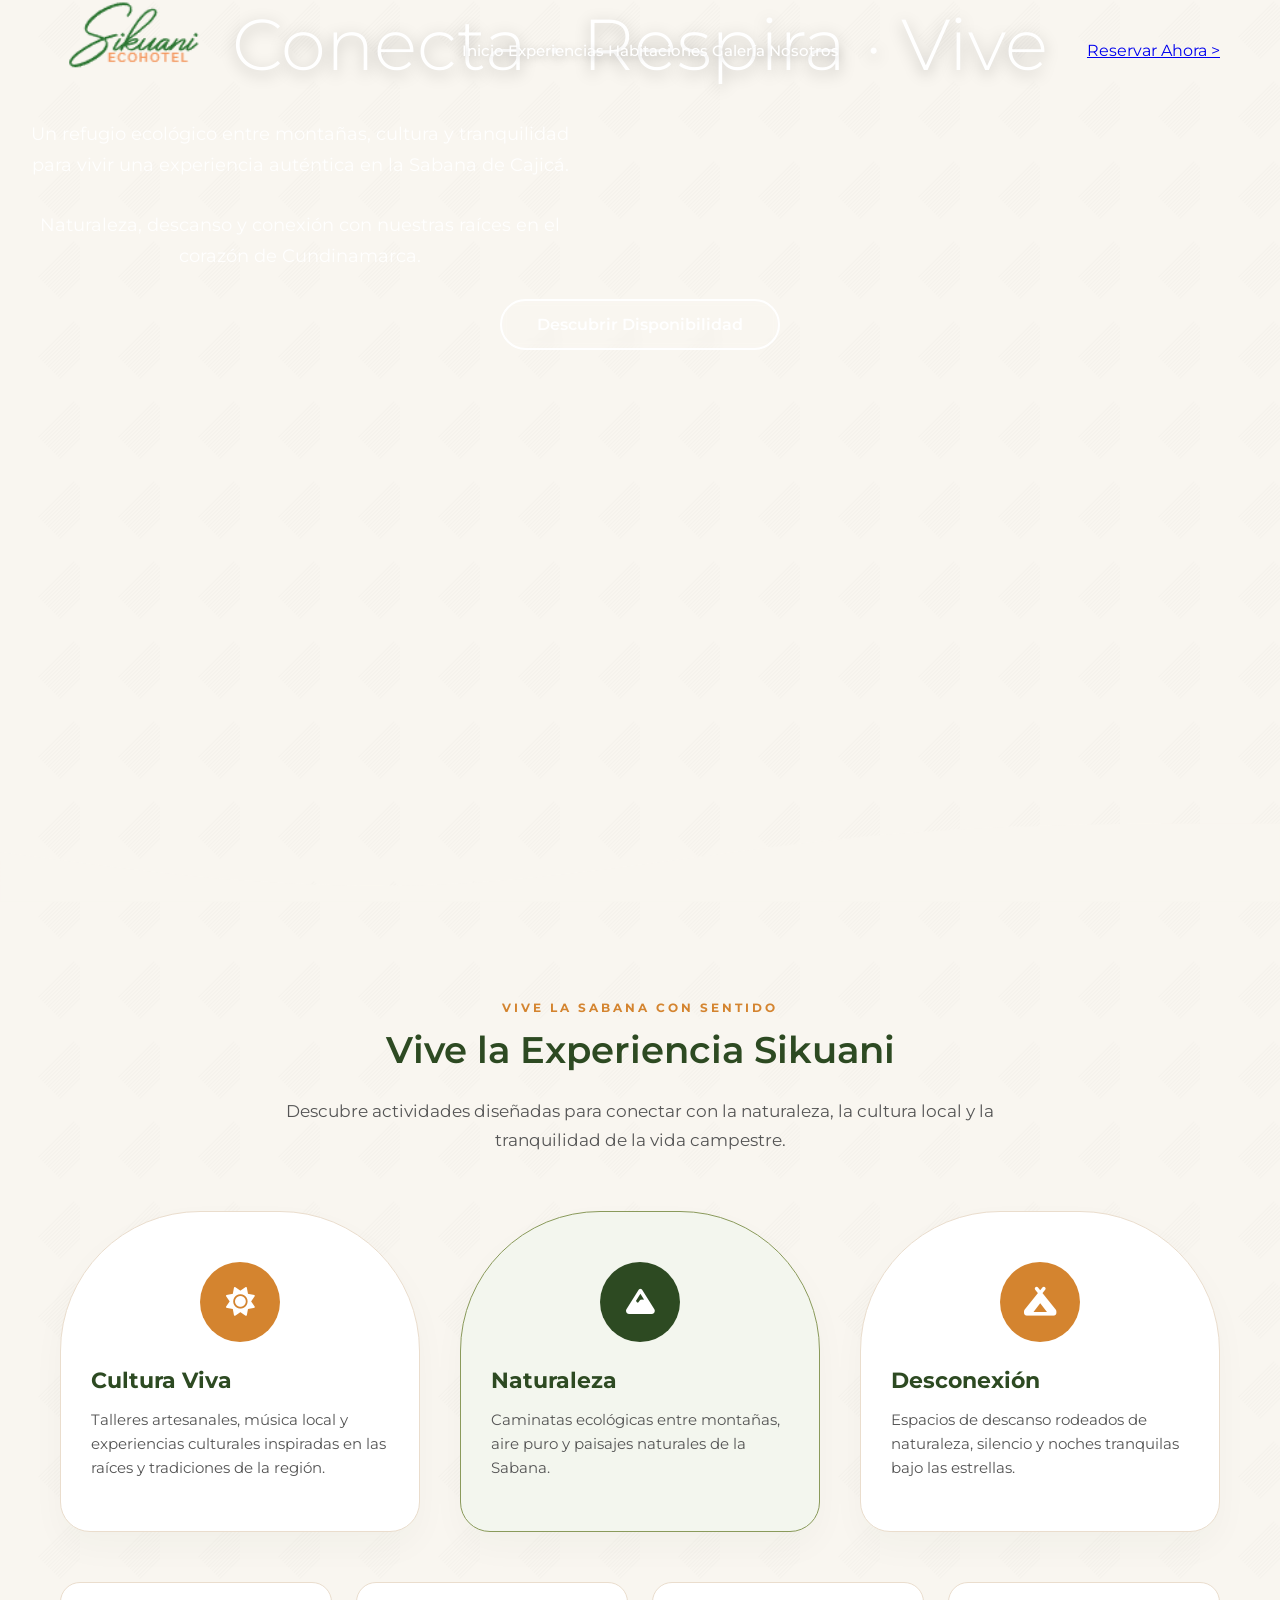
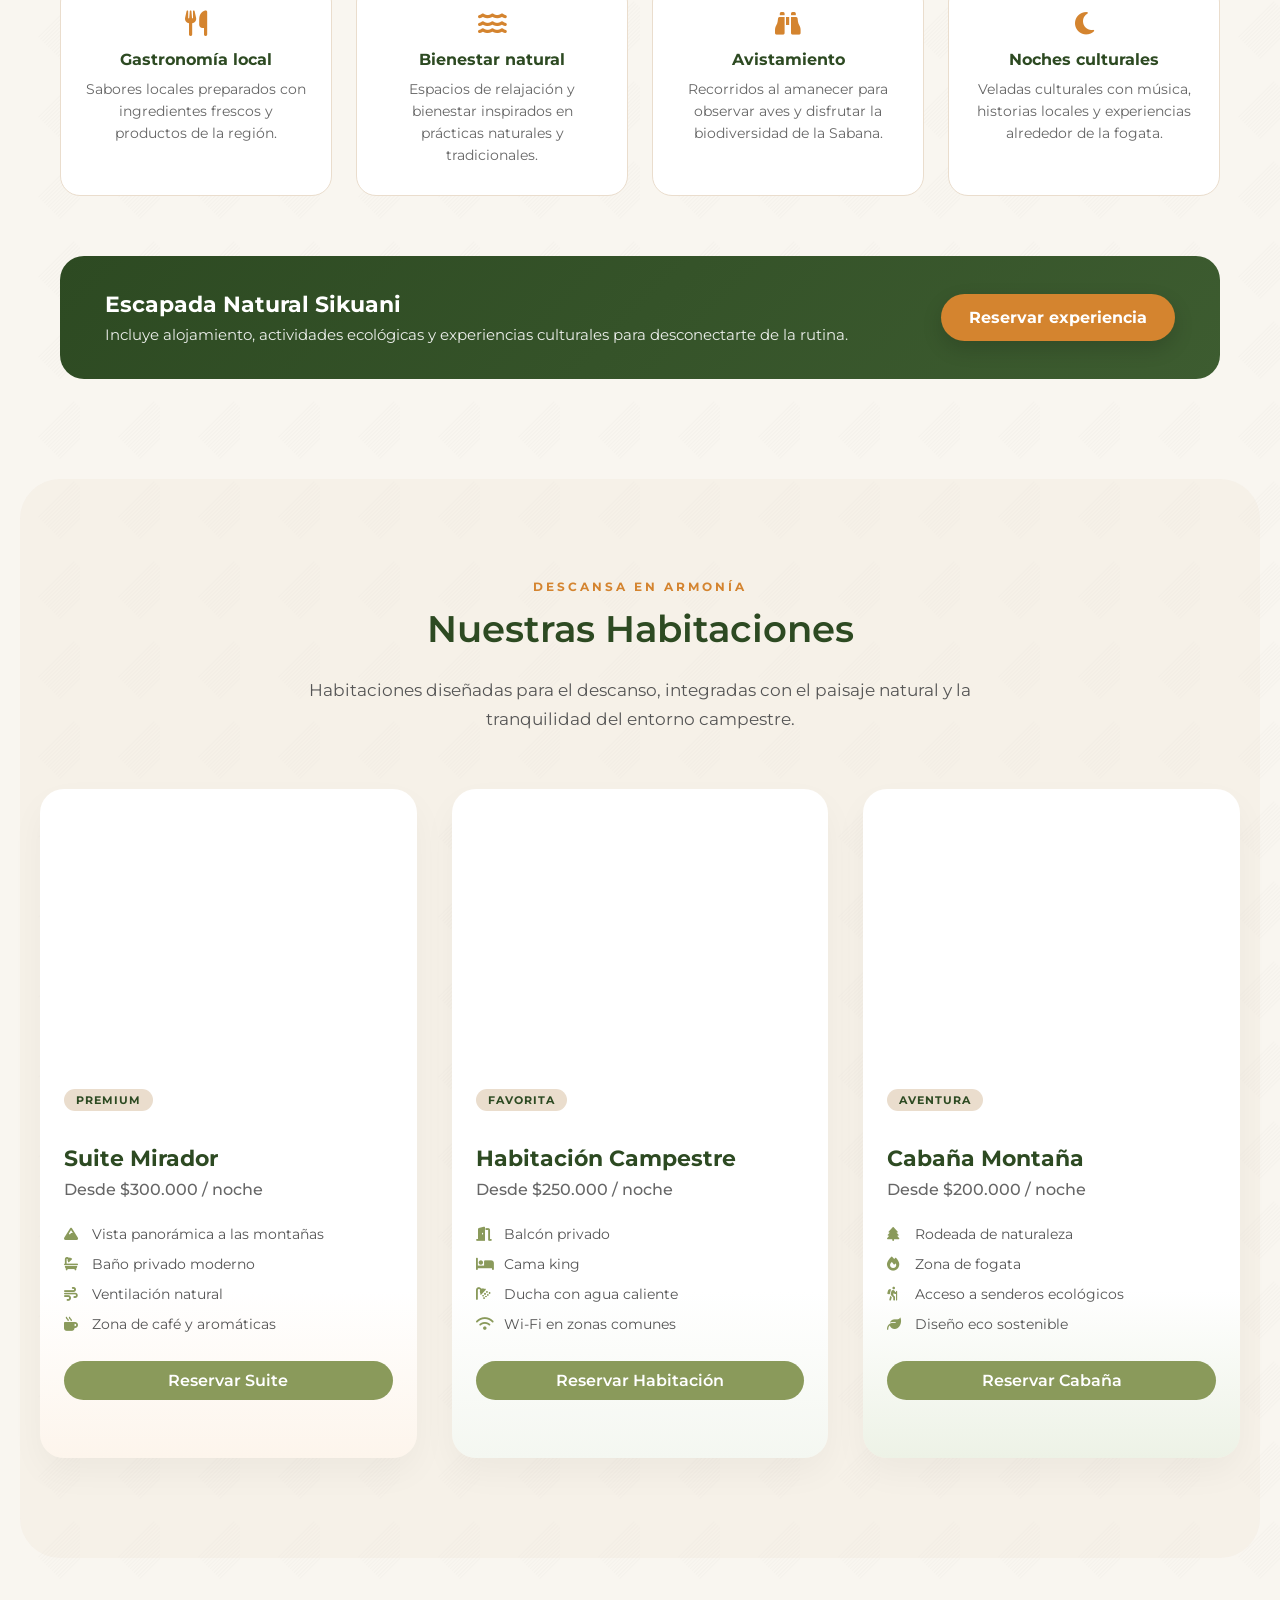
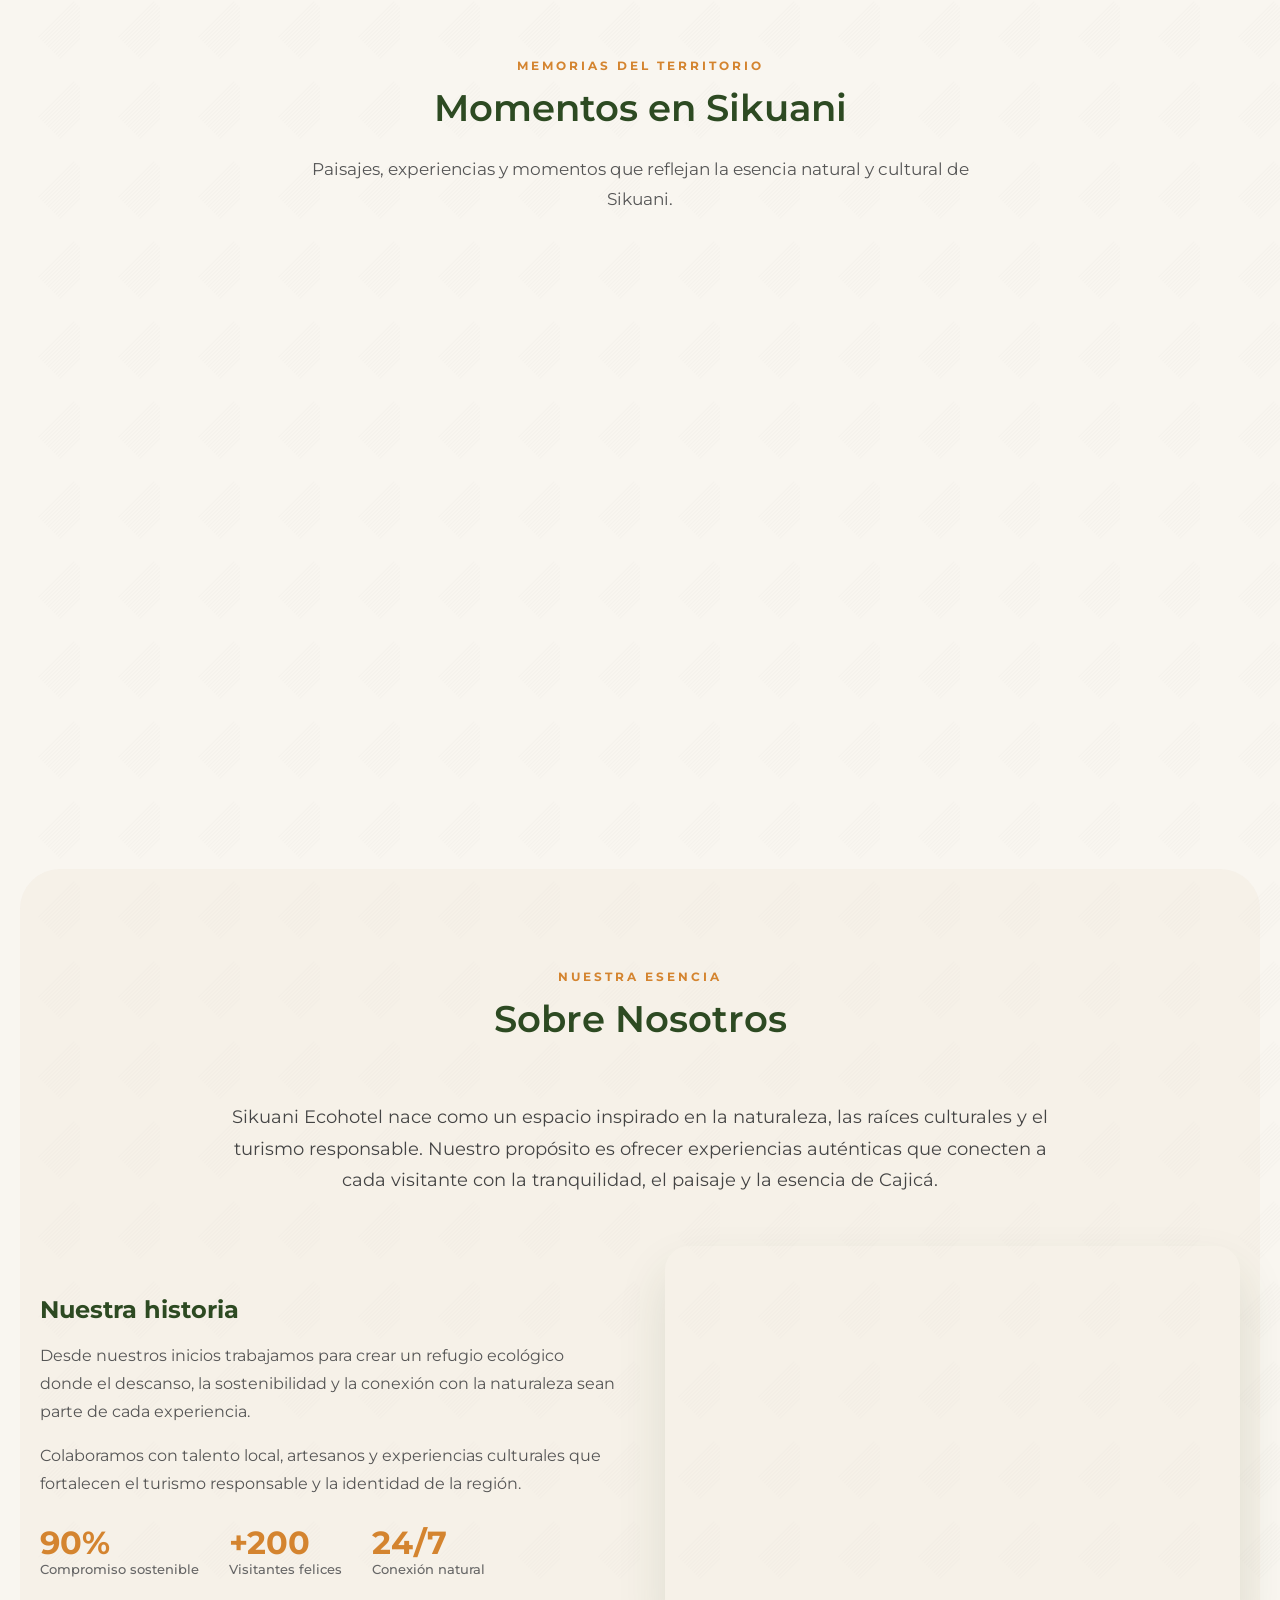
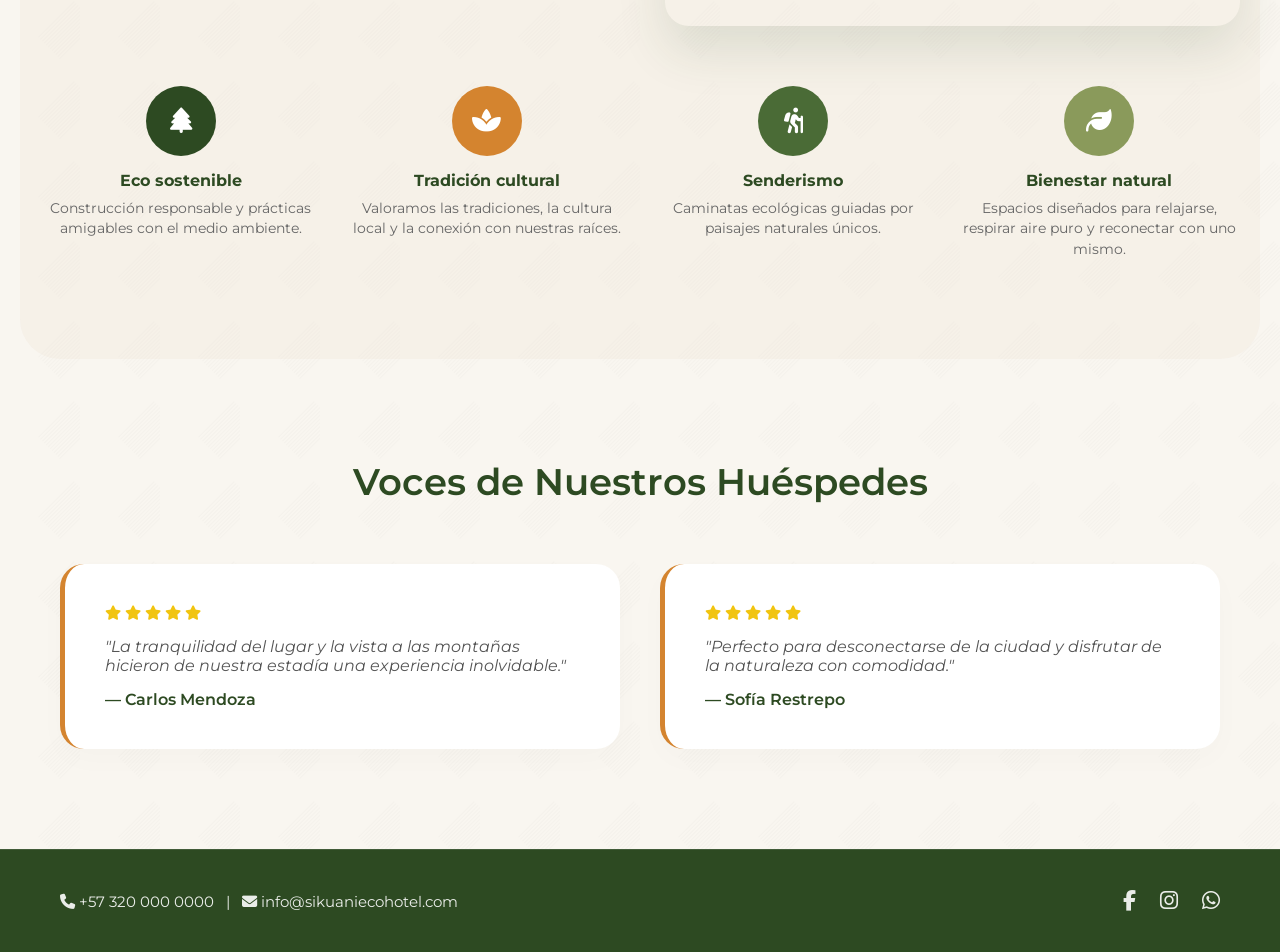
==== commit 732638ed: "Solucion Errores" ====
--- a/Index.html
+++ b/Index.html
@@ -10,147 +10,117 @@
 
     <title>Sikuani Ecohotel | Conecta · Respira · Vive</title>
 
-    
-
     <link rel="preconnect" href="https://fonts.googleapis.com">
 
     <link rel="preconnect" href="https://fonts.gstatic.com" crossorigin>
 
     <link href="https://fonts.googleapis.com/css2?family=Great+Vibes&family=Montserrat:wght@300;400;500;600;700&display=swap" rel="stylesheet">
 
-    
-
     <link rel="stylesheet" href="https://cdnjs.cloudflare.com/ajax/libs/font-awesome/6.4.0/css/all.min.css">
 
-    
-
     <link rel="stylesheet" href="Styles.css">
 
 </head>
 
 <body>
 
-
-
     <nav id="navbar">
 
         <a href="#inicio" class="logo-container">
-
             <img src="logo-sikuani.png" alt="Sikuani Ecohotel" class="logo-img">
-
         </a>
 
         <div class="menu-links">
-
             <a href="#inicio">Inicio</a>
-
             <a href="#experiencias">Experiencias</a>
-
             <a href="#habitaciones">Habitaciones</a>
-
             <a href="#galeria">Galería</a>
-
             <a href="#nosotros">Nosotros</a>
-
         </div>
 
-        <a href="reservar.html" class="btn-reservar">Reservar Ahora &gt;</a>
+        <a href="reservar.html" class="btn-reservar">Reservar Ahora ></a>
 
     </nav>
 
-
-
     <main id="main-content">
 
-        
-
         <header class="hero" id="inicio">
 
             <h1 class="slogan">Conecta · Respira · Vive</h1>
 
-<<<<<<< HEAD
-            <p class="hero-desc">Un refugio de naturaleza, descanso y raíces ancestrales para vivir una experiencia auténtica y sostenible.</p>
-=======
-            <p class="hero-desc">Ecohotel en la Amazonía colombiana. Descansa entre ríos, selva y tradición Sikuani.</p>
->>>>>>> 8d05c70877bd4c8666847d4e16147d511b2021b0
-
-            <a href="reservar.html" class="btn-hero">Descubrir Disponibilidad</a>
-
-            
-
-            <svg class="hero-curve" xmlns="http://www.w3.org/2000/svg" viewBox="0 0 1440 120">
-
+            <p class="hero-desc">
+                Un refugio ecológico entre montañas, cultura y tranquilidad para vivir una experiencia auténtica en la Sabana de Cajicá.
+            </p>
+
+            <p class="hero-desc">
+                Naturaleza, descanso y conexión con nuestras raíces en el corazón de Cundinamarca.
+            </p>
+
+            <a href="reservar.html" class="btn-hero">
+                Descubrir Disponibilidad
+            </a>
+
+            <svg class="hero-curve" xmlns="https://cloudfront-us-east-1.images.arcpublishing.com/elespectador/IONEY2RRVZCCTAHXJDBXPZZYZQ.jpg" viewBox="0 0 1440 120">
                 <path fill="#f9f6f0" d="M0,64L80,74.7C160,85,320,107,480,101.3C640,96,800,64,960,48C1120,32,1280,32,1360,32L1440,32L1440,120L1360,120C1280,120,1120,120,960,120C800,120,640,120,480,120C320,120,160,120,80,120L0,120Z"></path>
-
             </svg>
 
         </header>
 
-
-
         <section id="experiencias" class="container oculto">
 
-<<<<<<< HEAD
-            <h2 class="section-title">Vive la experiencia Sikuani</h2>
-
-            <p class="section-intro">Un espacio para reconectar con la naturaleza, descansar con tranquilidad y vivir una experiencia auténtica.</p>
-=======
-            <p class="section-eyebrow">Vive la selva con sentido</p>
-
-            <h2 class="section-title">La Experiencia Sikuani</h2>
-
-            <p class="section-intro">Más que un hotel: un viaje sensorial donde la naturaleza, la cultura indígena y el descanso consciente se encuentran en cada amanecer.</p>
->>>>>>> 8d05c70877bd4c8666847d4e16147d511b2021b0
-
-
+            <p class="section-eyebrow">Vive la Sabana con sentido</p>
+
+            <h2 class="section-title">Vive la Experiencia Sikuani</h2>
+
+            <p class="section-intro">
+                Descubre actividades diseñadas para conectar con la naturaleza, la cultura local y la tranquilidad de la vida campestre.
+            </p>
 
             <div class="grid-3">
 
                 <div class="icon-card">
 
-                    <div class="icon-circle"><i class="fa-solid fa-sun"></i></div>
+                    <div class="icon-circle">
+                        <i class="fa-solid fa-sun"></i>
+                    </div>
 
                     <h3>Cultura Viva</h3>
 
-<<<<<<< HEAD
-                    <p>Experiencias culturales, artesanías y tradiciones que mantienen viva la esencia ancestral del lugar.</p>
-=======
-                    <p>Talleres de artesanía, narraciones orales y gastronomía ancestral con comunidades locales.</p>
->>>>>>> 8d05c70877bd4c8666847d4e16147d511b2021b0
+                    <p>
+                        Talleres artesanales, música local y experiencias culturales inspiradas en las raíces y tradiciones de la región.
+                    </p>
 
                 </div>
 
                 <div class="icon-card destacado">
 
-                    <div class="icon-circle"><i class="fa-solid fa-mountain"></i></div>
+                    <div class="icon-circle">
+                        <i class="fa-solid fa-mountain"></i>
+                    </div>
 
                     <h3>Naturaleza</h3>
 
-<<<<<<< HEAD
-                    <p>Paisajes, senderos y rincones naturales diseñados para reconectar con lo esencial.</p>
-=======
-                    <p>Senderos ecológicos, avistamiento de aves y baños en pozos naturales del río Vaupés.</p>
->>>>>>> 8d05c70877bd4c8666847d4e16147d511b2021b0
+                    <p>
+                        Caminatas ecológicas entre montañas, aire puro y paisajes naturales de la Sabana.
+                    </p>
 
                 </div>
 
                 <div class="icon-card">
 
-                    <div class="icon-circle"><i class="fa-solid fa-campground"></i></div>
+                    <div class="icon-circle">
+                        <i class="fa-solid fa-campground"></i>
+                    </div>
 
                     <h3>Desconexión</h3>
 
-<<<<<<< HEAD
-                    <p>Un refugio de paz para descansar, respirar profundo y alejarse del ritmo de la rutina.</p>
-=======
-                    <p>Zonas libres de pantallas, hamacas bajo ceibas y noches de cielo estrellado sin contaminación lumínica.</p>
->>>>>>> 8d05c70877bd4c8666847d4e16147d511b2021b0
-
-                </div>
-
-            </div>
-
-
+                    <p>
+                        Espacios de descanso rodeados de naturaleza, silencio y noches tranquilas bajo las estrellas.
+                    </p>
+
+                </div>
+
+            </div>
 
             <div class="experiencias-extra">
 
@@ -158,13 +128,11 @@
 
                     <i class="fa-solid fa-utensils"></i>
 
-                    <h4>Gastronomía de origen</h4>
-
-<<<<<<< HEAD
-                    <p>Sabores auténticos preparados con ingredientes locales, cosechas de la finca y recetas que resaltan la esencia del territorio.</p>
-=======
-                    <p>Menú con pescado de río, yuca y frutas silvestres cultivadas en nuestra finca agroecológica.</p>
->>>>>>> 8d05c70877bd4c8666847d4e16147d511b2021b0
+                    <h4>Gastronomía local</h4>
+
+                    <p>
+                        Sabores locales preparados con ingredientes frescos y productos de la región.
+                    </p>
 
                 </article>
 
@@ -172,13 +140,11 @@
 
                     <i class="fa-solid fa-water"></i>
 
-                    <h4>Rituales de agua</h4>
-
-<<<<<<< HEAD
-                    <p>Experiencias de bienestar inspiradas en saberes ancestrales, pensadas para relajar el cuerpo y reconectar con la naturaleza.</p>
-=======
-                    <p>Baños de hierbas medicinales guiados por sabedoras de la comunidad.</p>
->>>>>>> 8d05c70877bd4c8666847d4e16147d511b2021b0
+                    <h4>Bienestar natural</h4>
+
+                    <p>
+                        Espacios de relajación y bienestar inspirados en prácticas naturales y tradicionales.
+                    </p>
 
                 </article>
 
@@ -188,11 +154,9 @@
 
                     <h4>Avistamiento</h4>
 
-<<<<<<< HEAD
-                    <p>Recorridos al amanecer para contemplar aves, paisajes y la riqueza natural del entorno en un ambiente de calma y descubrimiento.</p>
-=======
-                    <p>Salidas al amanecer para observar guacamayas, delfines rosados y fauna amazónica.</p>
->>>>>>> 8d05c70877bd4c8666847d4e16147d511b2021b0
+                    <p>
+                        Recorridos al amanecer para observar aves y disfrutar la biodiversidad de la Sabana.
+                    </p>
 
                 </article>
 
@@ -200,95 +164,85 @@
 
                     <i class="fa-solid fa-moon"></i>
 
-                    <h4>Noches sagradas</h4>
-
-<<<<<<< HEAD
-                    <p>Encuentros alrededor del fuego con música, relatos y momentos que conectan con la memoria cultural y la tranquilidad del lugar.</p>
-=======
-                    <p>Fogatas con música tradicional y relatos sobre el territorio Sikuani.</p>
->>>>>>> 8d05c70877bd4c8666847d4e16147d511b2021b0
+                    <h4>Noches culturales</h4>
+
+                    <p>
+                        Veladas culturales con música, historias locales y experiencias alrededor de la fogata.
+                    </p>
 
                 </article>
 
             </div>
 
-
-
             <div class="cta-banner">
 
                 <div>
-
-<<<<<<< HEAD
-                    <h3>Paquete de inmersión por 3 noches</h3>
-
-                    <p>Incluye alojamiento, todas las experiencias guiadas y transporte desde el aeropuerto hasta el destino final.</p>
-=======
-                    <h3>Paquete Inmersión 3 noches</h3>
-
-                    <p>Incluye alojamiento, todas las experiencias guiadas y transporte desde el aeropuerto.</p>
->>>>>>> 8d05c70877bd4c8666847d4e16147d511b2021b0
-
-                </div>
-
-                <a href="reservar.html" class="btn-cta">Reservar experiencia</a>
+                    <h3>Escapada Natural Sikuani</h3>
+
+                    <p>
+                        Incluye alojamiento, actividades ecológicas y experiencias culturales para desconectarte de la rutina.
+                    </p>
+                </div>
+
+                <a href="reservar.html" class="btn-cta">
+                    Reservar experiencia
+                </a>
 
             </div>
 
         </section>
 
-
-
         <section id="habitaciones" class="container oculto section-alt">
 
             <p class="section-eyebrow">Descansa en armonía</p>
 
             <h2 class="section-title">Nuestras Habitaciones</h2>
 
-            <p class="section-intro">Cabañas elevadas y suites con vista al río, construidas con madera local y diseño bioclimático que respeta el entorno.</p>
-
-
+            <p class="section-intro">
+                Habitaciones diseñadas para el descanso, integradas con el paisaje natural y la tranquilidad del entorno campestre.
+            </p>
 
             <div class="rooms-grid">
 
                 <div class="room-card card-terracota">
 
-<<<<<<< HEAD
-                    <div class="room-img" style="background-image: url('https://images.unsplash.com/photo-1767334573956-68fee24e876b?q=80&w=1170&auto=format&fit=crop&ixlib=rb-4.1.0&ixid=M3wxMjA3fDB8MHxwaG90by1wYWdlfHx8fGVufDB8fHx8fA%3D%3D');"></div>
-=======
-                    <div class="room-img" style="background-image: url('https://images.unsplash.com/photo-1587061949409-02df41d5e562?auto=format&fit=crop&w=600&q=80');"></div>
->>>>>>> 8d05c70877bd4c8666847d4e16147d511b2021b0
+                    <div class="room-img" style="background-image: url('https://webbox.imgix.net/images/xnlqhdilkviknnie/8d6b0593-e7ad-4e37-8cb8-f29a1401f9a2.jpg?auto=format,compress&fit=crop&crop=entropy');"></div>
 
                     <div class="room-body">
 
                         <span class="room-tag">Premium</span>
 
-                        <h3>Suite Palafito</h3>
+                        <h3>Suite Mirador</h3>
 
                         <p class="room-price">Desde $300.000 / noche</p>
 
                         <ul class="room-amenities">
 
-<<<<<<< HEAD
-                            <li><i class="fa-solid fa-water"></i> Vista panorámica al entorno natural</li>
-
-                            <li><i class="fa-solid fa-bath"></i> Baño exterior en piedra natural</li>
-
-                            <li><i class="fa-solid fa-wind"></i> Ventilación cruzada para mayor frescura</li>
-
-                            <li><i class="fa-solid fa-mug-hot"></i> Minibar con infusiones y sabores locales</li>
-=======
-                            <li><i class="fa-solid fa-water"></i> Vista panorámica al río</li>
-
-                            <li><i class="fa-solid fa-bath"></i> Baño al aire libre con piedras</li>
-
-                            <li><i class="fa-solid fa-wind"></i> Ventilación natural cruzada</li>
-
-                            <li><i class="fa-solid fa-mug-hot"></i> Minibar de hierbas locales</li>
->>>>>>> 8d05c70877bd4c8666847d4e16147d511b2021b0
+                            <li>
+                                <i class="fa-solid fa-mountain"></i>
+                                Vista panorámica a las montañas
+                            </li>
+
+                            <li>
+                                <i class="fa-solid fa-bath"></i>
+                                Baño privado moderno
+                            </li>
+
+                            <li>
+                                <i class="fa-solid fa-wind"></i>
+                                Ventilación natural
+                            </li>
+
+                            <li>
+                                <i class="fa-solid fa-mug-hot"></i>
+                                Zona de café y aromáticas
+                            </li>
 
                         </ul>
 
-                        <a href="reservar.html?habitacion=palafito" class="btn-ver-mas">Reservar Suite</a>
+                        <a href="reservar.html?habitacion=mirador" class="btn-ver-mas">
+                            Reservar Suite
+                        </a>
 
                     </div>
 
@@ -296,43 +250,43 @@
 
                 <div class="room-card card-verde-suave">
 
-<<<<<<< HEAD
-                    <div class="room-img" style="background-image: url('https://images.openai.com/static-rsc-4/UZwmprH_eT2A2p5Y2vGKkx5IvxM8BuAvnk-AkklPwu1-Bv3PZK-gAjRUx7r3MpcPGBZKQa4YhMvlWS0NlB0VyccSROwlalE-7ZI0QLhoKzaj_x0Qt3HgyeD4H3diYP5iIuH50ysVRH6j4nJwz7VFi9xNO3AYZpwRIGgCJmNjdquMaNlVpNrQhtTyxlAi5aIK?purpose=fullsize');"></div>
-=======
-                    <div class="room-img" style="background-image: url('https://images.unsplash.com/photo-1542718610-a1d656d1884c?auto=format&fit=crop&w=600&q=80');"></div>
->>>>>>> 8d05c70877bd4c8666847d4e16147d511b2021b0
+                    <div class="room-img" style="background-image: url('https://cf.bstatic.com/xdata/images/hotel/max1024x768/589266102.jpg?k=34b322b3cd98b99e9c58318b827f393f3020a8ba96daf281cda0589203e12835&o=');"></div>
 
                     <div class="room-body">
 
                         <span class="room-tag">Favorita</span>
 
-                        <h3>Mirador del Río</h3>
+                        <h3>Habitación Campestre</h3>
 
                         <p class="room-price">Desde $250.000 / noche</p>
 
                         <ul class="room-amenities">
 
-<<<<<<< HEAD
-                            <li><i class="fa-solid fa-door-open"></i> Balcón privado con hamaca de descanso</li>
-
-                            <li><i class="fa-solid fa-bed"></i> Cama king para máximo confort</li>
-
-                            <li><i class="fa-solid fa-shower"></i> Ducha tipo lluvia para mayor bienestar</li>
-
-                            <li><i class="fa-solid fa-wifi"></i> Wi-Fi disponible en zona común cercana</li>
-=======
-                            <li><i class="fa-solid fa-door-open"></i> Balcón privado con hamaca</li>
-
-                            <li><i class="fa-solid fa-bed"></i> Cama king de bambú</li>
-
-                            <li><i class="fa-solid fa-shower"></i> Ducha con filtro de lluvia</li>
-
-                            <li><i class="fa-solid fa-wifi"></i> Wi‑Fi en zona común cercana</li>
->>>>>>> 8d05c70877bd4c8666847d4e16147d511b2021b0
+                            <li>
+                                <i class="fa-solid fa-door-open"></i>
+                                Balcón privado
+                            </li>
+
+                            <li>
+                                <i class="fa-solid fa-bed"></i>
+                                Cama king
+                            </li>
+
+                            <li>
+                                <i class="fa-solid fa-shower"></i>
+                                Ducha con agua caliente
+                            </li>
+
+                            <li>
+                                <i class="fa-solid fa-wifi"></i>
+                                Wi-Fi en zonas comunes
+                            </li>
 
                         </ul>
 
-                        <a href="reservar.html?habitacion=mirador" class="btn-ver-mas">Reservar Mirador</a>
+                        <a href="reservar.html?habitacion=campestre" class="btn-ver-mas">
+                            Reservar Habitación
+                        </a>
 
                     </div>
 
@@ -340,43 +294,43 @@
 
                 <div class="room-card card-verde-oliva">
 
-<<<<<<< HEAD
-                    <div class="room-img" style="background-image: url('https://cdn.conscious-explorer.com/keycdn/file/78587695e0bbc82d8ede739e86d886fa2f2162dac7c882583133e62f40e0daba/4qG0aRjuUOKEr2GN.jpg');"></div>
-=======
-                    <div class="room-img" style="background-image: url('https://images.unsplash.com/photo-1510798831971-661eb04b3739?auto=format&fit=crop&w=600&q=80');"></div>
->>>>>>> 8d05c70877bd4c8666847d4e16147d511b2021b0
+                    <div class="room-img" style="background-image: url('https://dynamic-media-cdn.tripadvisor.com/media/photo-o/11/3a/c9/fe/cabana-31-rodeada-de.jpg?w=900&h=500&s=1');"></div>
 
                     <div class="room-body">
 
                         <span class="room-tag">Aventura</span>
 
-                        <h3>Cabaña Selva</h3>
+                        <h3>Cabaña Montaña</h3>
 
                         <p class="room-price">Desde $200.000 / noche</p>
 
                         <ul class="room-amenities">
 
-<<<<<<< HEAD
-                            <li><i class="fa-solid fa-tree"></i> Inmersa en vegetación nativa</li>
-
-                            <li><i class="fa-solid fa-fire"></i> Fogata privada y experiencias nocturnas</li>
-
-                            <li><i class="fa-solid fa-person-hiking"></i> Acceso inmediato a senderos naturales</li>
-
-                            <li><i class="fa-solid fa-leaf"></i> Sistema de energía solar ecoeficiente</li>
-=======
-                            <li><i class="fa-solid fa-tree"></i> Rodeada de vegetación nativa</li>
-
-                            <li><i class="fa-solid fa-fire"></i> Fogata privada nocturna</li>
-
-                            <li><i class="fa-solid fa-person-hiking"></i> Acceso directo a senderos</li>
-
-                            <li><i class="fa-solid fa-leaf"></i> 100% energía solar</li>
->>>>>>> 8d05c70877bd4c8666847d4e16147d511b2021b0
+                            <li>
+                                <i class="fa-solid fa-tree"></i>
+                                Rodeada de naturaleza
+                            </li>
+
+                            <li>
+                                <i class="fa-solid fa-fire"></i>
+                                Zona de fogata
+                            </li>
+
+                            <li>
+                                <i class="fa-solid fa-person-hiking"></i>
+                                Acceso a senderos ecológicos
+                            </li>
+
+                            <li>
+                                <i class="fa-solid fa-leaf"></i>
+                                Diseño eco sostenible
+                            </li>
 
                         </ul>
 
-                        <a href="reservar.html?habitacion=cabana" class="btn-ver-mas">Reservar Cabaña</a>
+                        <a href="reservar.html?habitacion=montana" class="btn-ver-mas">
+                            Reservar Cabaña
+                        </a>
 
                     </div>
 
@@ -386,105 +340,47 @@
 
         </section>
 
-
-
         <section id="galeria" class="container oculto">
 
             <p class="section-eyebrow">Memorias del territorio</p>
 
-<<<<<<< HEAD
-            <h2 class="section-title">Instantes de Sikuani</h2>
-
-            <p class="section-intro">Cada rincón refleja la tranquilidad, la belleza natural y la conexión ancestral que se viven en el ecohotel.</p>
-=======
-            <h2 class="section-title">Momentos en el Paraíso</h2>
-
-            <p class="section-intro">Cada rincón de Sikuani guarda una historia. Explora la galería y descubre lo que te espera.</p>
->>>>>>> 8d05c70877bd4c8666847d4e16147d511b2021b0
-
-
+            <h2 class="section-title">Momentos en Sikuani</h2>
+
+            <p class="section-intro">
+                Paisajes, experiencias y momentos que reflejan la esencia natural y cultural de Sikuani.
+            </p>
 
             <div class="gallery-grid">
 
-<<<<<<< HEAD
-                <div class="gallery-item item-grande" data-gallery="https://images.pexels.com/photos/36839072/pexels-photo-36839072.jpeg" style="background-image: url('https://images.pexels.com/photos/36839072/pexels-photo-36839072.jpeg');">
-=======
-                <div class="gallery-item item-grande" data-gallery="https://images.unsplash.com/photo-1544644181-1484b3fdfc62?auto=format&fit=crop&w=1200&q=80" style="background-image: url('https://images.unsplash.com/photo-1544644181-1484b3fdfc62?auto=format&fit=crop&w=800&q=80');">
->>>>>>> 8d05c70877bd4c8666847d4e16147d511b2021b0
-
-                    <span class="gallery-caption">Amanecer sobre el río</span>
-
-                </div>
-
-<<<<<<< HEAD
-                <div class="gallery-item" data-gallery="https://images.pexels.com/photos/4911905/pexels-photo-4911905.jpeg" style="background-image: url('https://images.pexels.com/photos/4911905/pexels-photo-4911905.jpeg');">
-=======
-                <div class="gallery-item" data-gallery="https://images.unsplash.com/photo-1447752875215-b2761acb3c5d?auto=format&fit=crop&w=1200&q=80" style="background-image: url('https://images.unsplash.com/photo-1447752875215-b2761acb3c5d?auto=format&fit=crop&w=500&q=80');">
->>>>>>> 8d05c70877bd4c8666847d4e16147d511b2021b0
-
-                    <span class="gallery-caption">Sendero en la selva</span>
-
-                </div>
-
-<<<<<<< HEAD
-                <div class="gallery-item" data-gallery="https://images.unsplash.com/photo-1506126613408-eca07ce68773?auto=format&fit=crop&w=500&q=80" style="background-image: url('https://images.unsplash.com/photo-1506126613408-eca07ce68773?auto=format&fit=crop&w=500&q=80');">
-=======
-                <div class="gallery-item" data-gallery="https://images.unsplash.com/photo-1506126613408-eca07ce68773?auto=format&fit=crop&w=1200&q=80" style="background-image: url('https://images.unsplash.com/photo-1506126613408-eca07ce68773?auto=format&fit=crop&w=500&q=80');">
->>>>>>> 8d05c70877bd4c8666847d4e16147d511b2021b0
-
-                    <span class="gallery-caption">Meditación al atardecer</span>
-
-                </div>
-
-<<<<<<< HEAD
-                <div class="gallery-item item-ancho" data-gallery="https://images.unsplash.com/photo-1776624906357-dad5ad7f8d42?q=80&w=687&auto=format&fit=crop&ixlib=rb-4.1.0&ixid=M3wxMjA3fDB8MHxwaG90by1wYWdlfHx8fGVufDB8fHx8fA%3D%3D" style="background-image: url('https://images.unsplash.com/photo-1776624906357-dad5ad7f8d42?q=80&w=687&auto=format&fit=crop&ixlib=rb-4.1.0&ixid=M3wxMjA3fDB8MHxwaG90by1wYWdlfHx8fGVufDB8fHx8fA%3D%3D');">
-=======
-                <div class="gallery-item item-ancho" data-gallery="https://images.unsplash.com/photo-1470071459604-3b5ec3a7fe05?auto=format&fit=crop&w=1200&q=80" style="background-image: url('https://images.unsplash.com/photo-1470071459604-3b5ec3a7fe05?auto=format&fit=crop&w=800&q=80');">
->>>>>>> 8d05c70877bd4c8666847d4e16147d511b2021b0
-
-                    <span class="gallery-caption">Valle y montañas verdes</span>
-
-                </div>
-
-<<<<<<< HEAD
-                <div class="gallery-item" data-gallery="https://thumbs.dreamstime.com/b/showcases-elevated-wooden-cabins-featuring-classic-orange-tile-roofs-set-lush-tropical-forest-offers-stunning-ocean-view-370609982.jpg" style="background-image: url('https://thumbs.dreamstime.com/b/showcases-elevated-wooden-cabins-featuring-classic-orange-tile-roofs-set-lush-tropical-forest-offers-stunning-ocean-view-370609982.jpg');">
-=======
-                <div class="gallery-item" data-gallery="https://images.unsplash.com/photo-1596394516093-501ba68a0ba6?auto=format&fit=crop&w=1200&q=80" style="background-image: url('https://images.unsplash.com/photo-1596394516093-501ba68a0ba6?auto=format&fit=crop&w=500&q=80');">
->>>>>>> 8d05c70877bd4c8666847d4e16147d511b2021b0
-
-                    <span class="gallery-caption">Cabañas elevadas</span>
-
-                </div>
-
-<<<<<<< HEAD
-                <div class="gallery-item" data-gallery="https://images.squarespace-cdn.com/content/v1/52c9f4ebe4b02c7007cdd86a/e8256022-35bd-440f-ab60-fa8e566eabae/DSC01143.webp" style="background-image: url('https://images.squarespace-cdn.com/content/v1/52c9f4ebe4b02c7007cdd86a/e8256022-35bd-440f-ab60-fa8e566eabae/DSC01143.webp');">
-=======
-                <div class="gallery-item" data-gallery="https://images.unsplash.com/photo-1516426122078-c23e76319801?auto=format&fit=crop&w=1200&q=80" style="background-image: url('https://images.unsplash.com/photo-1516426122078-c23e76319801?auto=format&fit=crop&w=500&q=80');">
->>>>>>> 8d05c70877bd4c8666847d4e16147d511b2021b0
-
-                    <span class="gallery-caption">Noche estrellada</span>
-
+                <div class="gallery-item item-grande" style="background-image: url('https://imagenes.noticiasrcn.com/cms/2025/10/20142801/amaneceres-colombia-pueblos.webp?w=400&r=1_1');">
+                    <span class="gallery-caption">Amaneceres inolvidables</span>
+                </div>
+
+                <div class="gallery-item" style="background-image: url('https://bogota.gov.co/sites/default/files/styles/1050px/public/2021-12/senderos-de-bogota.jpeg');">
+                    <span class="gallery-caption">Senderos ecológicos</span>
+                </div>
+
+                <div class="gallery-item" style="background-image: url('https://images.unsplash.com/photo-1506126613408-eca07ce68773?auto=format&fit=crop&w=500&q=80');">
+                    <span class="gallery-caption">Momentos de tranquilidad</span>
+                </div>
+
+                <div class="gallery-item item-ancho" style="background-image: url('https://img.magnific.com/foto-gratis/plano-general-montanas-cubiertas-arboles-verdes-cielo-azul-nubes_181624-3531.jpg?semt=ais_hybrid&w=740&q=80');">
+                    <span class="gallery-caption">Montañas y naturaleza</span>
                 </div>
 
             </div>
 
         </section>
 
-
-
         <section id="nosotros" class="container oculto section-alt">
 
             <p class="section-eyebrow">Nuestra esencia</p>
 
             <h2 class="section-title">Sobre Nosotros</h2>
 
-<<<<<<< HEAD
-            <p class="about-text">En Sikuani Ecohotel creemos en ofrecer más que hospedaje: un espacio de descanso, naturaleza y conexión con las raíces del territorio. Cada rincón está pensado para brindar tranquilidad, bienestar y una experiencia auténtica, en armonía con el entorno y con una visión de turismo sostenible.</p>
-=======
-            <p class="about-text">Sikuani Ecohotel nació del sueño de familias indígenas y emprendedores locales que buscaban compartir su territorio sin dañarlo. Hoy somos un refugio donde cada huésped aprende, descansa y deja una huella positiva en la comunidad.</p>
->>>>>>> 8d05c70877bd4c8666847d4e16147d511b2021b0
-
-            
+            <p class="about-text">
+                Sikuani Ecohotel nace como un espacio inspirado en la naturaleza, las raíces culturales y el turismo responsable. Nuestro propósito es ofrecer experiencias auténticas que conecten a cada visitante con la tranquilidad, el paisaje y la esencia de Cajicá.
+            </p>
 
             <div class="about-split">
 
@@ -492,111 +388,94 @@
 
                     <h3>Nuestra historia</h3>
 
-<<<<<<< HEAD
-                    <p>Sikuani Ecohotel nace como una propuesta de hospedaje pensada para conectar el descanso, la naturaleza y la esencia del territorio. Desde su origen, busca ofrecer a cada visitante un espacio de tranquilidad, bienestar y cercanía con un entorno natural que invita a desconectarse del ritmo cotidiano.</p>
-
-                    <p>Más que un lugar para hospedarse, Sikuani representa una experiencia auténtica inspirada en las raíces ancestrales, el respeto por lo natural y una visión de turismo consciente. Cada detalle del ecohotel está pensado para brindar calma, reconexión y una estancia con sentido.</p>
-=======
-                    <p>Desde 2018 abrimos nuestras puertas en la orilla del río, con solo tres cabañas de madera y un compromiso firme: turismo regenerativo que devuelve a la tierra más de lo que recibe.</p>
-
-                    <p>Trabajamos mano a mano con guías Sikuani, agricultores de la vereda y artesanos que preservan técnicas transmitidas por generaciones.</p>
->>>>>>> 8d05c70877bd4c8666847d4e16147d511b2021b0
+                    <p>
+                        Desde nuestros inicios trabajamos para crear un refugio ecológico donde el descanso, la sostenibilidad y la conexión con la naturaleza sean parte de cada experiencia.
+                    </p>
+
+                    <p>
+                        Colaboramos con talento local, artesanos y experiencias culturales que fortalecen el turismo responsable y la identidad de la región.
+                    </p>
 
                     <div class="stats-row">
 
                         <div class="stat">
-
-                            <strong>98%</strong>
-
-                            <span>Energía renovable</span>
-
+                            <strong>90%</strong>
+                            <span>Compromiso sostenible</span>
                         </div>
 
                         <div class="stat">
-
-                            <strong>45+</strong>
-
-                            <span>Familias beneficiadas</span>
-
+                            <strong>+200</strong>
+                            <span>Visitantes felices</span>
                         </div>
 
                         <div class="stat">
-
-                            <strong>12</strong>
-
-                            <span>Especies protegidas en zona</span>
-
+                            <strong>24/7</strong>
+                            <span>Conexión natural</span>
                         </div>
 
                     </div>
 
                 </div>
 
-<<<<<<< HEAD
-                <div class="about-image" style="background-image: url('https://images.openai.com/static-rsc-4/YfYCE2ncCxT2Tu7gWsEnyDcWsZB88CQacP8UQMfP1zTWOVP2XCwX9WJnpro72whO7y3zRHaz_Sx4_68ZngK4FiaGvW_rvd9lVV1dGRuzXe-obbyk2nO3JsW-Zbrruc5YpCFXbUEIXs25KCtrZ_SVpqbTfT0vqwfhgkbS5i0FzWrEJl7wvBYXV7Uh9P6b6iXB?purpose=fullsize');"></div>
-=======
-                <div class="about-image" style="background-image: url('https://images.unsplash.com/photo-1464226184884-fa80b87d93da?auto=format&fit=crop&w=700&q=80');"></div>
->>>>>>> 8d05c70877bd4c8666847d4e16147d511b2021b0
-
-            </div>
-
-
+                <div class="about-image" style="background-image: url('https://cloudfront-us-east-1.images.arcpublishing.com/elespectador/IONEY2RRVZCCTAHXJDBXPZZYZQ.jpg');"></div>
+
+            </div>
 
             <div class="about-grid">
 
                 <div class="about-item">
 
-                    <div class="about-icon"><i class="fa-solid fa-tree"></i></div>
+                    <div class="about-icon">
+                        <i class="fa-solid fa-tree"></i>
+                    </div>
 
                     <h4>Eco sostenible</h4>
 
-<<<<<<< HEAD
-                    <p>Diseñado con un enfoque responsable que integra naturaleza, materiales conscientes y respeto por el entorno.</p>
-=======
-                    <p>Construcción con materiales locales y cero plásticos de un solo uso.</p>
->>>>>>> 8d05c70877bd4c8666847d4e16147d511b2021b0
+                    <p>
+                        Construcción responsable y prácticas amigables con el medio ambiente.
+                    </p>
 
                 </div>
 
                 <div class="about-item">
 
-                    <div class="about-icon"><i class="fa-solid fa-spa"></i></div>
-
-                    <h4>Tradición ancestral</h4>
-
-<<<<<<< HEAD
-                    <p>Una conexión auténtica con la esencia cultural del territorio y el valor de sus raíces ancestrales.</p>
-=======
-                    <p>Respeto a los saberes y protocolos de las comunidades anfitrionas.</p>
->>>>>>> 8d05c70877bd4c8666847d4e16147d511b2021b0
+                    <div class="about-icon">
+                        <i class="fa-solid fa-spa"></i>
+                    </div>
+
+                    <h4>Tradición cultural</h4>
+
+                    <p>
+                        Valoramos las tradiciones, la cultura local y la conexión con nuestras raíces.
+                    </p>
 
                 </div>
 
                 <div class="about-item">
 
-                    <div class="about-icon"><i class="fa-solid fa-person-hiking"></i></div>
+                    <div class="about-icon">
+                        <i class="fa-solid fa-person-hiking"></i>
+                    </div>
 
                     <h4>Senderismo</h4>
 
-<<<<<<< HEAD
-                    <p>Caminos y recorridos naturales pensados para explorar el paisaje y reconectar con lo esencial.</p>
-=======
-                    <p>Rutas señalizadas con guías certificados en primeros auxilios.</p>
->>>>>>> 8d05c70877bd4c8666847d4e16147d511b2021b0
+                    <p>
+                        Caminatas ecológicas guiadas por paisajes naturales únicos.
+                    </p>
 
                 </div>
 
                 <div class="about-item">
 
-                    <div class="about-icon"><i class="fa-solid fa-leaf"></i></div>
+                    <div class="about-icon">
+                        <i class="fa-solid fa-leaf"></i>
+                    </div>
 
                     <h4>Bienestar natural</h4>
 
-<<<<<<< HEAD
-                    <p>Espacios de pausa y tranquilidad para vivir una experiencia de descanso en armonía con la naturaleza..</p>
-=======
-                    <p>Espacios de yoga, respiración consciente y terapias con plantas.</p>
->>>>>>> 8d05c70877bd4c8666847d4e16147d511b2021b0
+                    <p>
+                        Espacios diseñados para relajarse, respirar aire puro y reconectar con uno mismo.
+                    </p>
 
                 </div>
 
@@ -604,7 +483,7 @@
 
         </section>
 
-
+      
 
         <section id="testimonios" class="container oculto">
 
@@ -614,29 +493,37 @@
 
                 <div class="testimonial-card">
 
-                    <div class="stars"><i class="fa-solid fa-star"></i><i class="fa-solid fa-star"></i><i class="fa-solid fa-star"></i><i class="fa-solid fa-star"></i><i class="fa-solid fa-star"></i></div>
-
-                    <p>"Una experiencia transformadora. Despertar en la Suite Palafito con el sonido de la naturaleza no tiene precio."</p>
-
-<<<<<<< HEAD
-                    <h4> Carlos Mendoza</h4>
-=======
+                    <div class="stars">
+                        <i class="fa-solid fa-star"></i>
+                        <i class="fa-solid fa-star"></i>
+                        <i class="fa-solid fa-star"></i>
+                        <i class="fa-solid fa-star"></i>
+                        <i class="fa-solid fa-star"></i>
+                    </div>
+
+                    <p>
+                        "La tranquilidad del lugar y la vista a las montañas hicieron de nuestra estadía una experiencia inolvidable."
+                    </p>
+
                     <h4>— Carlos Mendoza</h4>
->>>>>>> 8d05c70877bd4c8666847d4e16147d511b2021b0
 
                 </div>
 
                 <div class="testimonial-card">
 
-                    <div class="stars"><i class="fa-solid fa-star"></i><i class="fa-solid fa-star"></i><i class="fa-solid fa-star"></i><i class="fa-solid fa-star"></i><i class="fa-solid fa-star"></i></div>
-
-                    <p>"El balance perfecto entre lujo consciente y desconexión absoluta. Volveré sin dudarlo."</p>
-
-<<<<<<< HEAD
-                    <h4> Sofía Restrepo</h4>
-=======
+                    <div class="stars">
+                        <i class="fa-solid fa-star"></i>
+                        <i class="fa-solid fa-star"></i>
+                        <i class="fa-solid fa-star"></i>
+                        <i class="fa-solid fa-star"></i>
+                        <i class="fa-solid fa-star"></i>
+                    </div>
+
+                    <p>
+                        "Perfecto para desconectarse de la ciudad y disfrutar de la naturaleza con comodidad."
+                    </p>
+
                     <h4>— Sofía Restrepo</h4>
->>>>>>> 8d05c70877bd4c8666847d4e16147d511b2021b0
 
                 </div>
 
@@ -644,28 +531,19 @@
 
         </section>
 
-
-
         <footer id="contacto">
 
             <div>
-
-<<<<<<< HEAD
-                <i class="fa-solid fa-phone"></i> +57 313 441    0963 &nbsp; | &nbsp; 
-=======
-                <i class="fa-solid fa-phone"></i> +57 320 000 0000 &nbsp; | &nbsp; 
->>>>>>> 8d05c70877bd4c8666847d4e16147d511b2021b0
-
-                <i class="fa-solid fa-envelope"></i> info@sikuaniecohotel.com
-
+                <i class="fa-solid fa-phone"></i> +57 320 000 0000
+                &nbsp; | &nbsp;
+                <i class="fa-solid fa-envelope"></i>
+                info@sikuaniecohotel.com
             </div>
 
             <div class="footer-social">
 
                 <i class="fa-brands fa-facebook-f"></i>
-
                 <i class="fa-brands fa-instagram"></i>
-
                 <i class="fa-brands fa-whatsapp"></i>
 
             </div>
@@ -674,18 +552,6 @@
 
     </main>
 
-
-
-    <div id="gallery-lightbox" class="gallery-lightbox">
-
-        <button class="lightbox-close" aria-label="Cerrar"><i class="fa-solid fa-xmark"></i></button>
-
-        <img src="" alt="Vista ampliada de la galería Sikuani">
-
-    </div>
-
-
-
     <script src="script.js"></script>
 
 </body>
